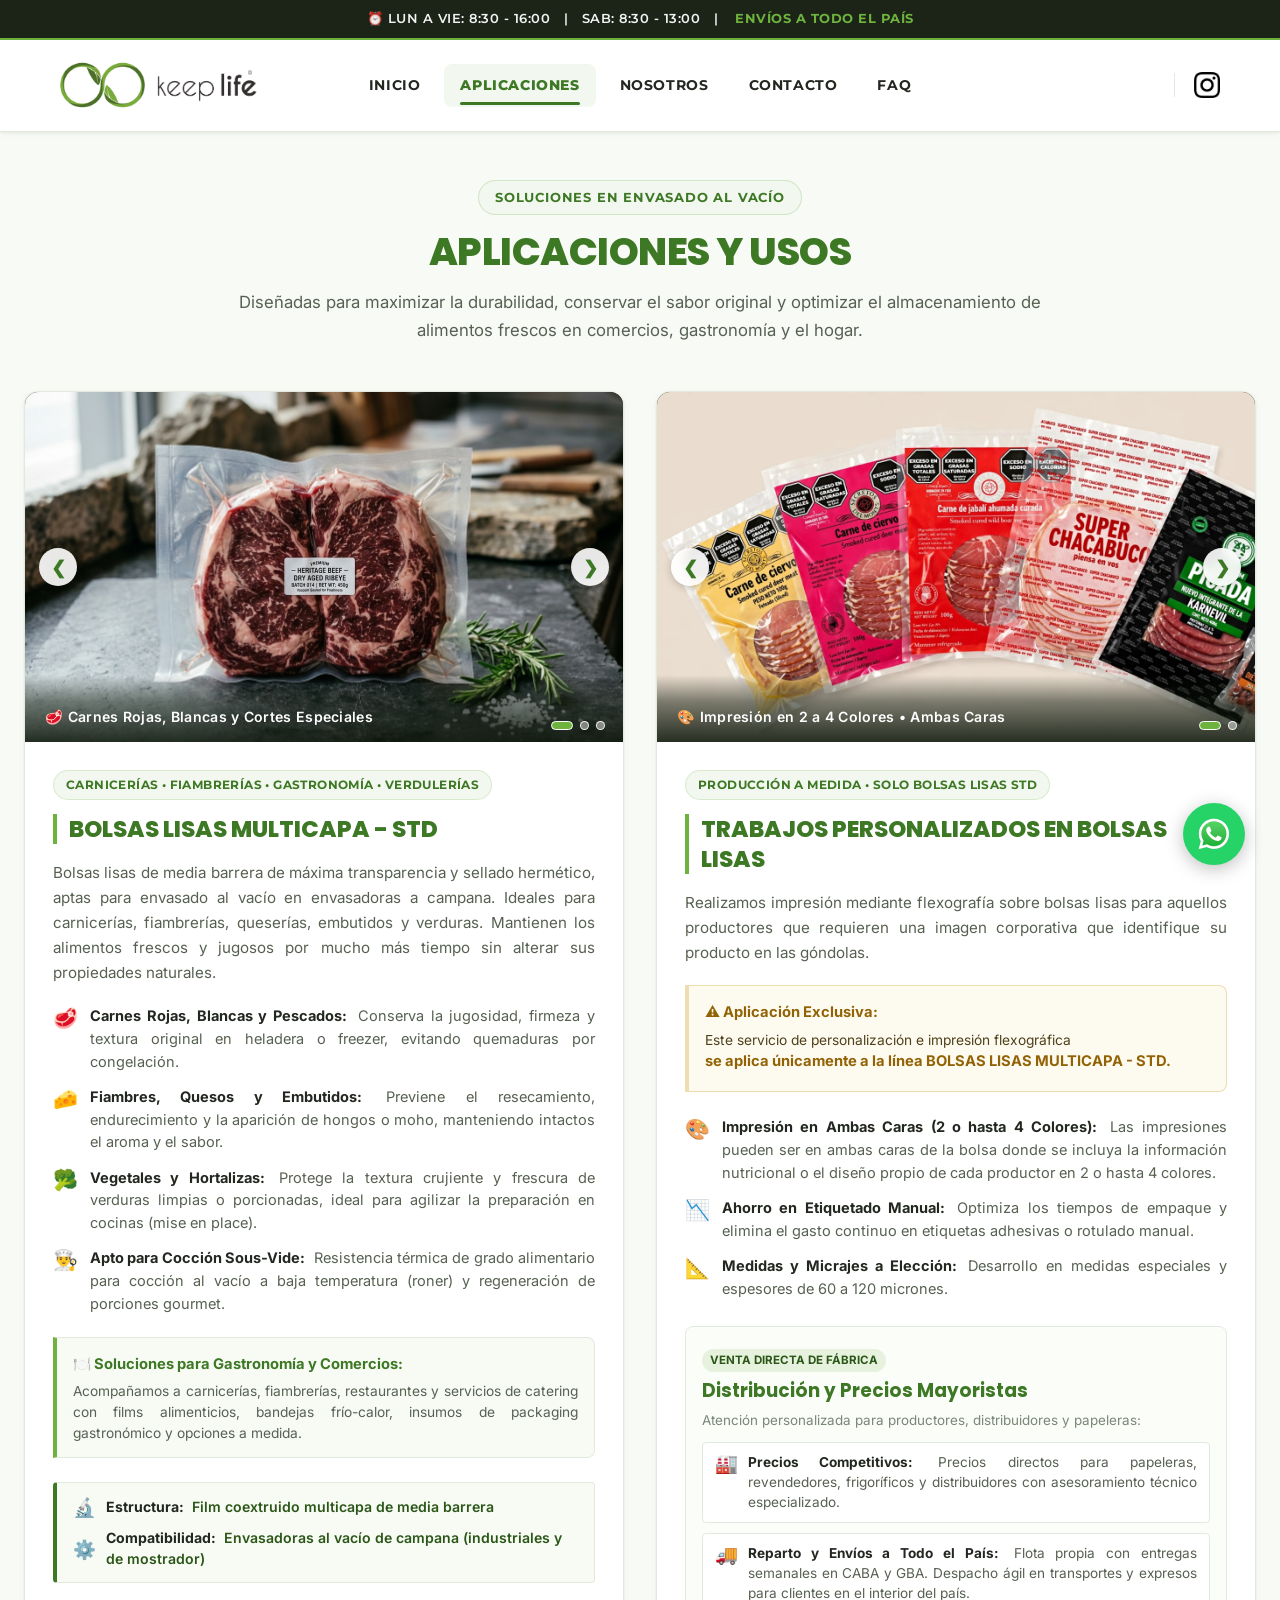
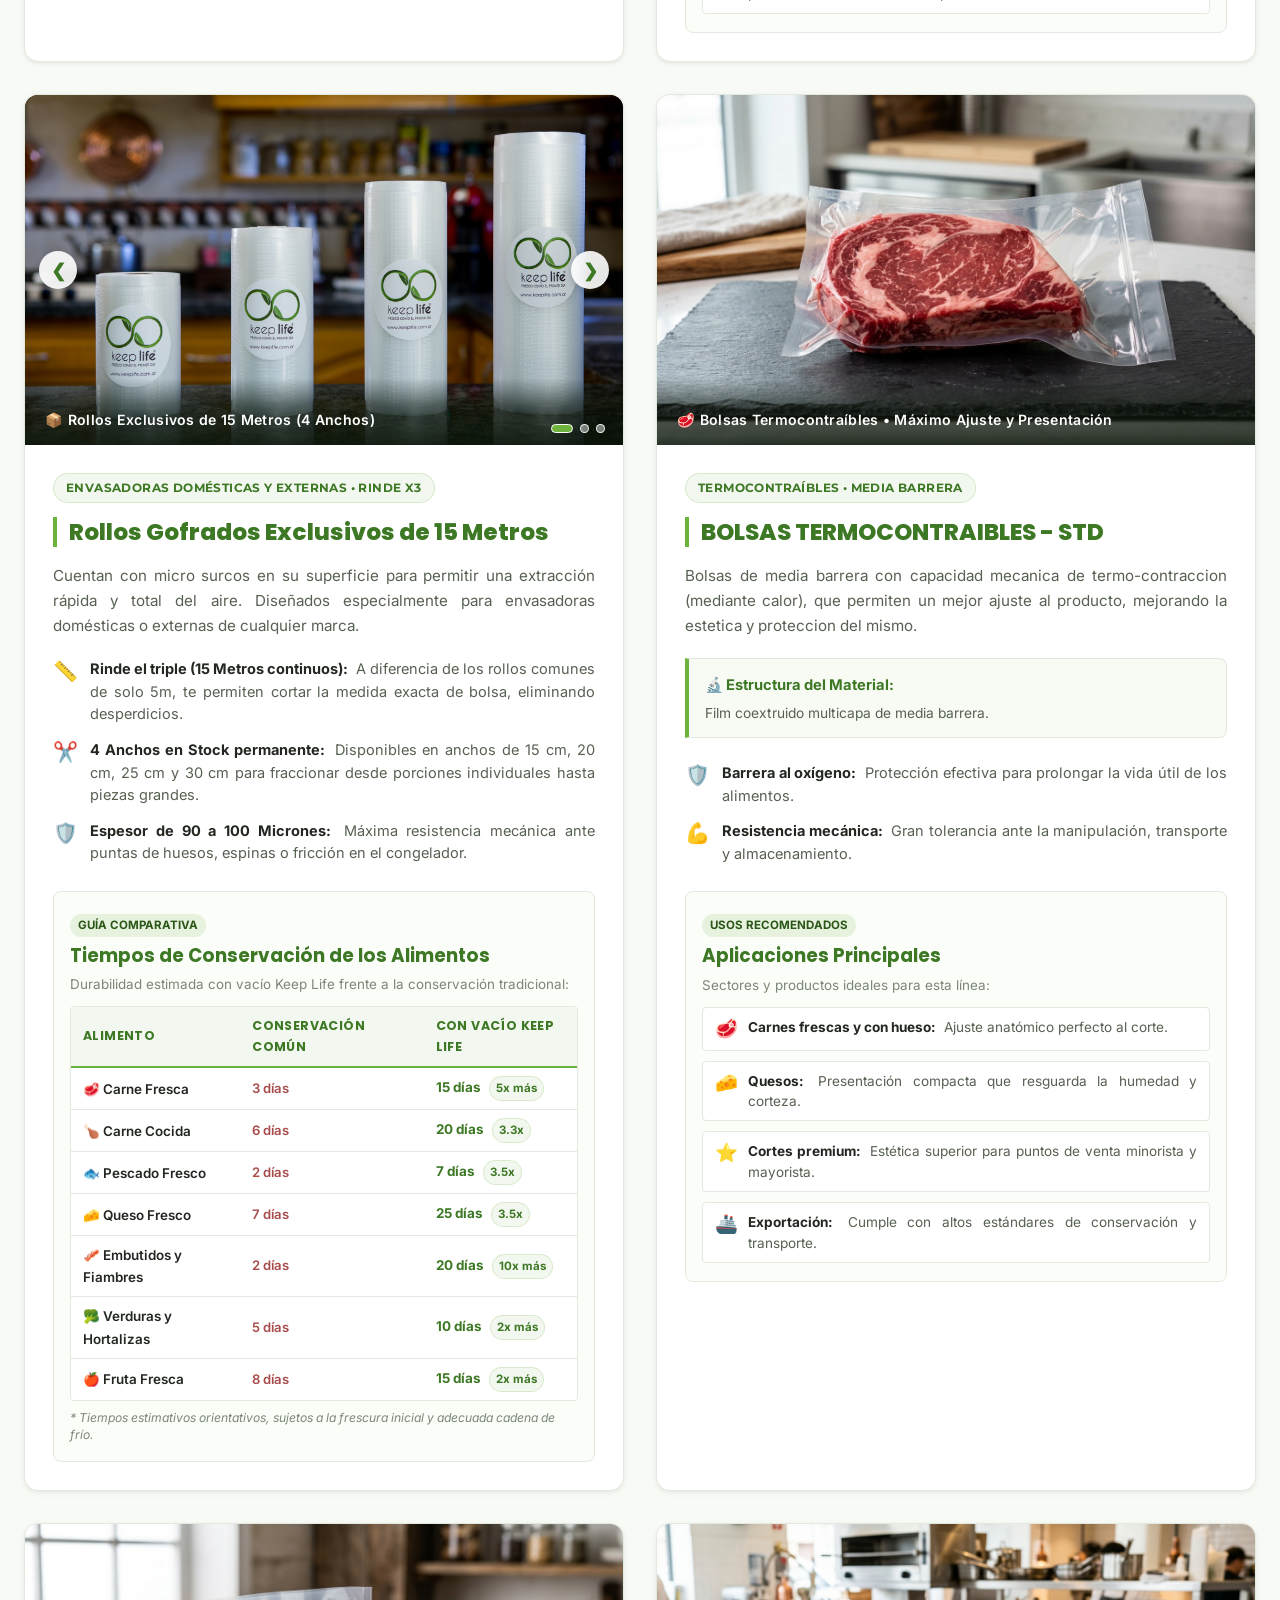
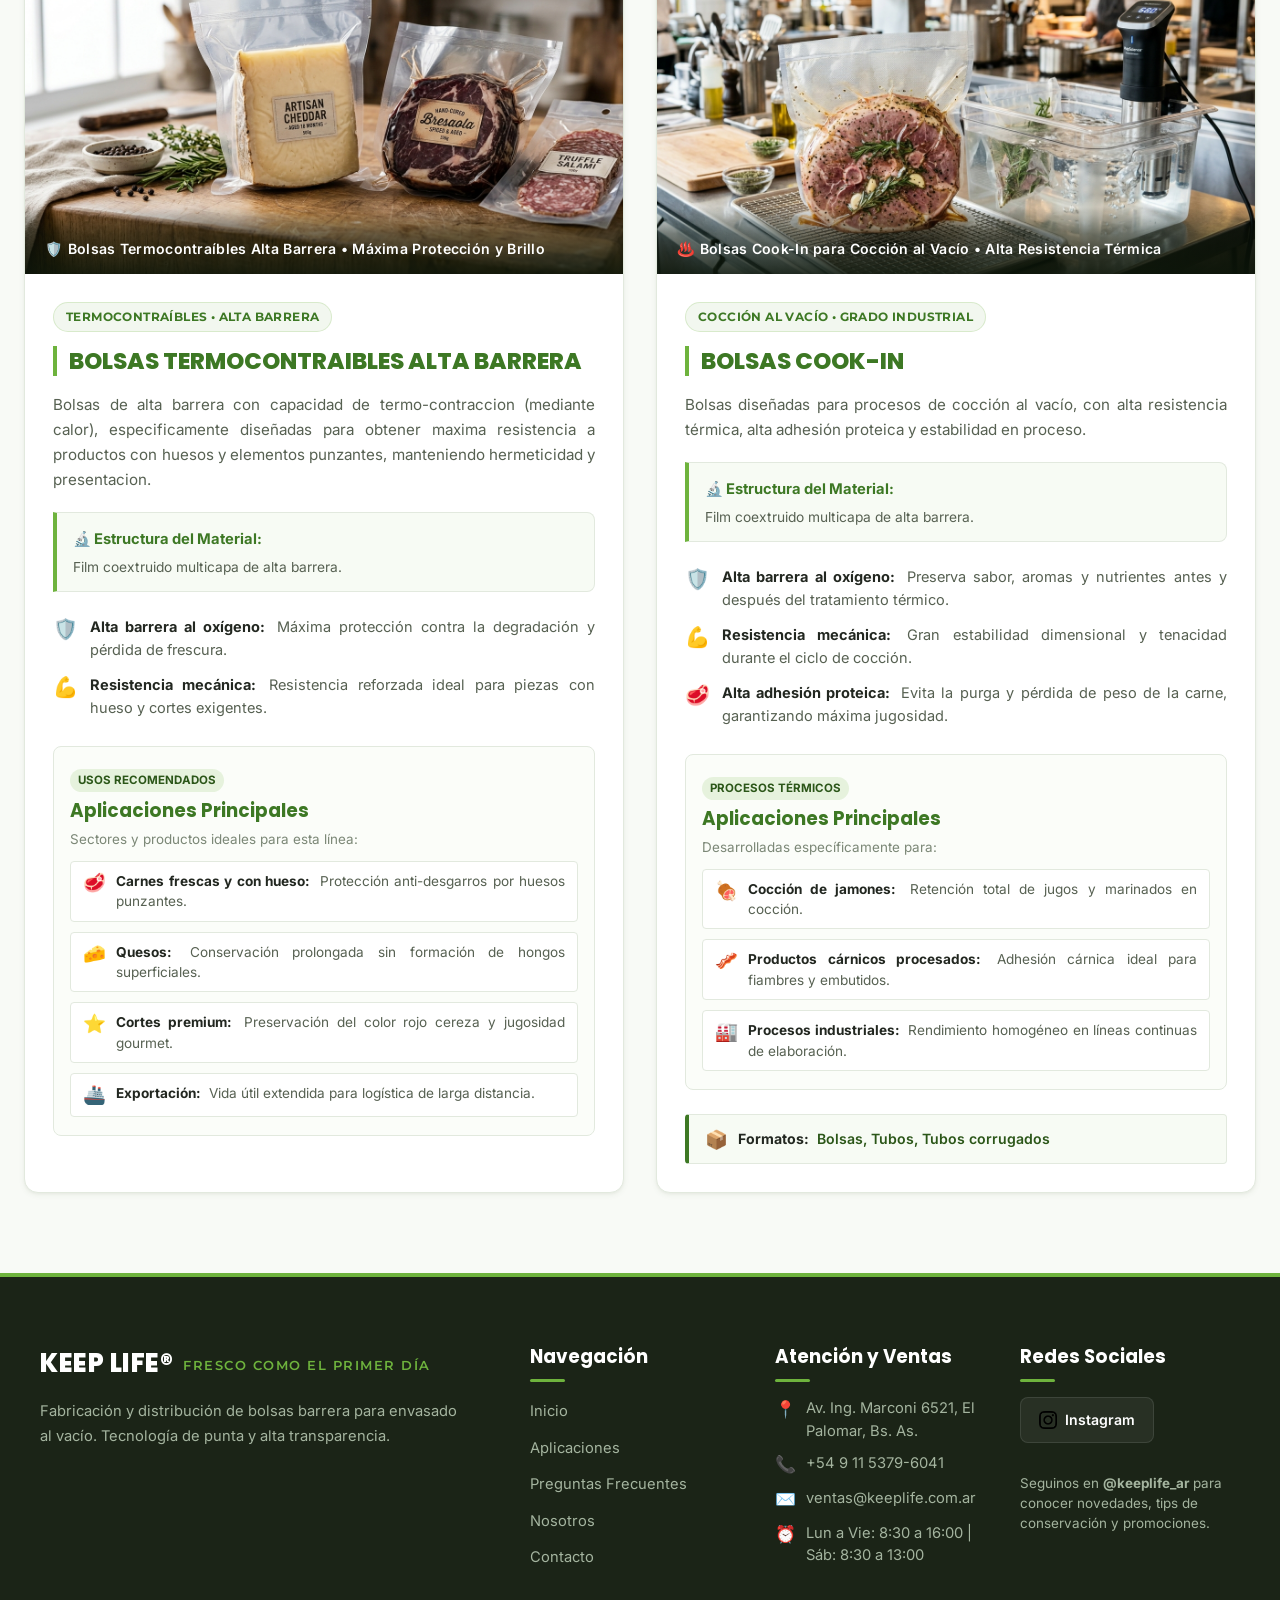
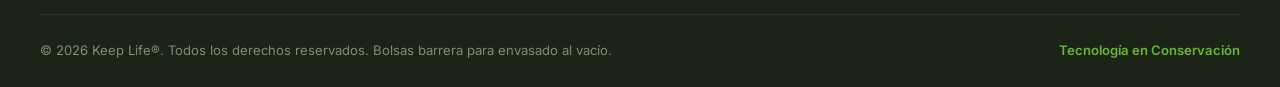
==== mySite/aplicaciones.html @ 30bbbcc5 "card personalizado y detalles" ====
<!DOCTYPE html>
<html lang="es">

<head>
    <meta charset="UTF-8">
    <meta name="viewport" content="width=device-width, initial-scale=1.0">

    <!-- SEO -->
    <title>Aplicaciones y Rubros - Keep Life® Bolsas Barrera y Rollos Gofrados</title>
    <meta name="description" content="Conocé las aplicaciones de Keep Life: envasado al vacío de carnes, fiambres, quesos, embutidos y vegetales. Rollos gofrados de 15 metros y tabla comparativa de durabilidad de alimentos.">
    <meta name="keywords" content="aplicaciones bolsas vacio, rollos gofrados 15 metros, envasado carnes, fiambres y quesos al vacio, envasado vegetales, sous-vide, durabilidad alimentos vacio, keep life">
    <meta name="author" content="Keep Life">

    <!-- Favicon -->
    <link rel="icon" type="image/png" href="assets/img/keepLife_icon_clean.png">

    <!-- Hojas de Estilo CSS Vanilla -->
    <link rel="stylesheet" href="styles/style.css">
    <link rel="stylesheet" href="styles/header.css">
    <link rel="stylesheet" href="styles/footer.css">
    <link rel="stylesheet" href="styles/aplicaciones.css">

    <!-- Google Fonts -->
    <link rel="preconnect" href="https://fonts.googleapis.com">
    <link rel="preconnect" href="https://fonts.gstatic.com" crossorigin>
    <link href="https://fonts.googleapis.com/css2?family=Inter:wght@300;400;500;600;700&family=Montserrat:wght@400;600;700;800&family=Poppins:wght@500;600;700;800&display=swap" rel="stylesheet">
</head>

<body>

    <!-- HEADER DINÁMICO -->
    <div id="header"></div>

    <!-- CONTENIDO PRINCIPAL: APLICACIONES -->
    <main id="content" class="applications-page">

        <div class="applications-container">

            <!-- ENCABEZADO DE SECCIÓN -->
            <header class="applications-header">
                <span class="applications-eyebrow">Soluciones en Envasado al Vacío</span>
                <h1 class="applications-main-title">Aplicaciones y Usos</h1>
                <p class="applications-lead">
                    Diseñadas para maximizar la durabilidad, conservar el sabor original y optimizar el almacenamiento de alimentos frescos en comercios, gastronomía y el hogar.
                </p>
            </header>

            <!-- CUADRÍCULA DE 2 SECCIONES POR COLUMNA -->
            <div class="applications-grid">

                <!-- COLUMNA 1: ALIMENTOS FRESCOS - BOLSAS LISAS MULTICAPA STD -->
                <article id="carnes-pescados" class="rubro-card">
                    <span id="alimentos-frescos" class="anchor-target"></span>

                    <!-- Carrusel de fotos -->
                    <div class="carousel-container" id="carousel-alimentos" data-carousel>
                        <div class="carousel-track">
                            <div class="carousel-slide active">
                                <img src="assets/img/carne-vacio.jpg" alt="Carnes rojas y blancas envasadas al vacío Keep Life">
                                <span class="carousel-caption">🥩 Carnes Rojas, Blancas y Cortes Especiales</span>
                            </div>
                            <div class="carousel-slide">
                                <img src="assets/img/queso-keep.jpg" alt="Quesos y fiambres seleccionados al vacío Keep Life">
                                <span class="carousel-caption">🧀 Fiambres Seleccionados, Quesos y Embutidos</span>
                            </div>
                            <div class="carousel-slide">
                                <img src="assets/img/vegetales-vacio.jpg" alt="Vegetales frescos y hortalizas al vacío Keep Life">
                                <span class="carousel-caption">🥦 Vegetales Frescos, Frutas y Hortalizas</span>
                            </div>
                        </div>

                        <button class="carousel-btn prev" aria-label="Foto anterior" type="button">&#10094;</button>
                        <button class="carousel-btn next" aria-label="Siguiente foto" type="button">&#10095;</button>

                        <div class="carousel-indicators">
                            <button class="carousel-dot active" aria-label="Ir a diapositiva 1" type="button"></button>
                            <button class="carousel-dot" aria-label="Ir a diapositiva 2" type="button"></button>
                            <button class="carousel-dot" aria-label="Ir a diapositiva 3" type="button"></button>
                        </div>
                    </div>

                    <!-- Contenido textual sintetizado -->
                    <div class="rubro-card-content">
                        <span class="rubro-badge-tag">Carnicerías • Fiambrerías • Gastronomía • Verdulerías</span>
                        <h2 class="rubro-card-title">BOLSAS LISAS MULTICAPA - STD</h2>

                        <p class="rubro-text-intro">
                            Bolsas lisas de media barrera de máxima transparencia y sellado hermético, aptas para envasado al vacío en envasadoras a campana. Ideales para carnicerías, fiambrerías, queserías, embutidos y verduras. Mantienen los alimentos frescos y jugosos por mucho más tiempo sin alterar sus propiedades naturales.
                        </p>

                        <ul class="rubro-features-list">
                            <li>
                                <span class="feature-icon">🥩</span>
                                <div>
                                    <strong>Carnes Rojas, Blancas y Pescados:</strong>
                                    <span>Conserva la jugosidad, firmeza y textura original en heladera o freezer, evitando quemaduras por congelación.</span>
                                </div>
                            </li>
                            <li>
                                <span class="feature-icon">🧀</span>
                                <div>
                                    <strong>Fiambres, Quesos y Embutidos:</strong>
                                    <span>Previene el resecamiento, endurecimiento y la aparición de hongos o moho, manteniendo intactos el aroma y el sabor.</span>
                                </div>
                            </li>
                            <li>
                                <span class="feature-icon">🥦</span>
                                <div>
                                    <strong>Vegetales y Hortalizas:</strong>
                                    <span>Protege la textura crujiente y frescura de verduras limpias o porcionadas, ideal para agilizar la preparación en cocinas (mise en place).</span>
                                </div>
                            </li>
                            <li>
                                <span class="feature-icon">👨‍🍳</span>
                                <div>
                                    <strong>Apto para Cocción Sous-Vide:</strong>
                                    <span>Resistencia térmica de grado alimentario para cocción al vacío a baja temperatura (roner) y regeneración de porciones gourmet.</span>
                                </div>
                            </li>
                        </ul>

                        <!-- Nota Gastronomía y Comercios -->
                        <div class="rubro-highlight-box">
                            <strong>🍽️ Soluciones para Gastronomía y Comercios:</strong>
                            <p>
                                Acompañamos a carnicerías, fiambrerías, restaurantes y servicios de catering con films alimenticios, bandejas frío-calor, insumos de packaging gastronómico y opciones a medida.
                            </p>
                        </div>

                        <!-- Estructura del Material y Compatibilidad -->
                        <div class="product-specs-box">
                            <div class="spec-row">
                                <span class="spec-icon">🔬</span>
                                <div class="spec-data">
                                    <strong>Estructura:</strong>
                                    <span>Film coextruido multicapa de media barrera</span>
                                </div>
                            </div>
                            <div class="spec-row">
                                <span class="spec-icon">⚙️</span>
                                <div class="spec-data">
                                    <strong>Compatibilidad:</strong>
                                    <span>Envasadoras al vacío de campana (industriales y de mostrador)</span>
                                </div>
                            </div>
                        </div>
                    </div>
                </article>

                <!-- COLUMNA 2: TRABAJOS PERSONALIZADOS (SOLO BOLSAS LISAS MULTICAPA - STD) -->
                <article id="bolsas-personalizadas" class="rubro-card">
                    <span id="trabajos-personalizados" class="anchor-target"></span>

                    <!-- Carrusel de fotos de bolsas personalizadas -->
                    <div class="carousel-container" id="carousel-personalizados" data-carousel>
                        <div class="carousel-track">
                            <div class="carousel-slide active">
                                <img src="assets/img/vacio-personalizado-2.jpg" alt="Bolsas al vacío con impresión flexográfica personalizada en 2 a 4 colores Keep Life">
                                <span class="carousel-caption">🎨 Impresión en 2 a 4 Colores • Ambas Caras</span>
                            </div>
                            <div class="carousel-slide">
                                <img src="assets/img/vacio-personalizado.jpg" alt="Bolsas lisas personalizadas para quesos, lácteos y fiambres Keep Life">
                                <span class="carousel-caption">🏷️ Imagen Corporativa en Góndola y Ahorro en Etiquetado</span>
                            </div>
                        </div>

                        <button class="carousel-btn prev" aria-label="Foto anterior" type="button">&#10094;</button>
                        <button class="carousel-btn next" aria-label="Siguiente foto" type="button">&#10095;</button>

                        <div class="carousel-indicators">
                            <button class="carousel-dot active" aria-label="Ir a diapositiva 1" type="button"></button>
                            <button class="carousel-dot" aria-label="Ir a diapositiva 2" type="button"></button>
                        </div>
                    </div>

                    <!-- Contenido textual sintetizado -->
                    <div class="rubro-card-content">
                        <span class="rubro-badge-tag">Producción a Medida • Solo Bolsas Lisas STD</span>
                        <h2 class="rubro-card-title">TRABAJOS PERSONALIZADOS EN BOLSAS LISAS</h2>

                        <p class="rubro-text-intro">
                           Realizamos impresión mediante flexografía sobre bolsas lisas para aquellos productores que requieren una imagen corporativa que identifique su producto en las góndolas.
                        </p>

                        <!-- AVISO DE APLICACIÓN EXCLUSIVA -->
                        <div class="rubro-highlight-box exclusive-notice">
                            <strong>⚠️ Aplicación Exclusiva:</strong>
                            <p>
                                Este servicio de personalización e impresión flexográfica <strong>se aplica únicamente a la línea BOLSAS LISAS MULTICAPA - STD.</strong>
                            </p>
                        </div>

                        <ul class="rubro-features-list">
                            <li>
                                <span class="feature-icon">🎨</span>
                                <div>
                                    <strong>Impresión en Ambas Caras (2 o hasta 4 Colores):</strong>
                                    <span>Las impresiones pueden ser en ambas caras de la bolsa donde se incluya la información nutricional o el diseño propio de cada productor en 2 o hasta 4 colores.</span>
                                </div>
                            </li>
                            <li>
                                <span class="feature-icon">📉</span>
                                <div>
                                    <strong>Ahorro en Etiquetado Manual:</strong>
                                    <span>Optimiza los tiempos de empaque y elimina el gasto continuo en etiquetas adhesivas o rotulado manual.</span>
                                </div>
                            </li>
                            <li>
                                <span class="feature-icon">📐</span>
                                <div>
                                    <strong>Medidas y Micrajes a Elección:</strong>
                                    <span>Desarrollo en medidas especiales y espesores de 60 a 120 micrones.</span>
                                </div>
                            </li>
                         
                        </ul>

                        <!-- Bloque de Distribución y Venta Directa -->
                        <div class="custom-bags-section">
                            <div class="custom-bags-header">
                                <span class="custom-bags-badge">Venta Directa de Fábrica</span>
                                <h3 class="custom-bags-title">Distribución y Precios Mayoristas</h3>
                                <p class="custom-bags-subtitle">
                                    Atención personalizada para productores, distribuidores y papeleras:
                                </p>
                            </div>

                            <div class="custom-bags-grid">
                                <div class="custom-bag-feature">
                                    <span class="custom-feature-icon">🏭</span>
                                    <div>
                                        <strong>Precios Competitivos:</strong>
                                        <span>Precios directos para papeleras, revendedores, frigoríficos y distribuidores con asesoramiento técnico especializado.</span>
                                    </div>
                                </div>
                                <div class="custom-bag-feature">
                                    <span class="custom-feature-icon">🚚</span>
                                    <div>
                                        <strong>Reparto y Envíos a Todo el País:</strong>
                                        <span>Flota propia con entregas semanales en CABA y GBA. Despacho ágil en transportes y expresos para clientes en el interior del país.</span>
                                    </div>
                                </div>
                            </div>
                        </div>


                    </div>
                </article>

                <!-- COLUMNA 3: ROLLOS GOFRADOS Y DURABILIDAD -->
                <article id="gofradas" class="rubro-card">
                    <span id="rollos-gofrados" class="anchor-target"></span>

                    <!-- Carrusel de 3 fotos -->
                    <div class="carousel-container" id="carousel-gofrados" data-carousel>
                        <div class="carousel-track">
                            <div class="carousel-slide active">
                                <img src="assets/img/gofrados-keep.jpg" alt="Gama completa de rollos gofrados de 15 metros Keep Life">
                                <span class="carousel-caption">📦 Rollos Exclusivos de 15 Metros (4 Anchos)</span>
                            </div>
                            <div class="carousel-slide">
                                <img src="assets/img/envasadora-accion.jpg" alt="Envasadora doméstica sellando rollo gofrado Keep Life">
                                <span class="carousel-caption">⚡ Compatibilidad Universal con Envasadoras Externas</span>
                            </div>
                            <div class="carousel-slide">
                                <img src="assets/img/gofrados-keep-3.jpg" alt="Textura estriada gofrada y espesor premium Keep Life">
                                <span class="carousel-caption">🛡️ Espesor de 90 a 100 Micrones Resistente a Perforaciones</span>
                            </div>
                        </div>

                        <button class="carousel-btn prev" aria-label="Foto anterior" type="button">&#10094;</button>
                        <button class="carousel-btn next" aria-label="Siguiente foto" type="button">&#10095;</button>

                        <div class="carousel-indicators">
                            <button class="carousel-dot active" aria-label="Ir a diapositiva 1" type="button"></button>
                            <button class="carousel-dot" aria-label="Ir a diapositiva 2" type="button"></button>
                            <button class="carousel-dot" aria-label="Ir a diapositiva 3" type="button"></button>
                        </div>
                    </div>

                    <!-- Contenido textual sintetizado -->
                    <div class="rubro-card-content">
                        <span class="rubro-badge-tag">Envasadoras Domésticas y Externas • Rinde x3</span>
                        <h2 class="rubro-card-title">Rollos Gofrados Exclusivos de 15 Metros</h2>

                        <p class="rubro-text-intro">
                            Cuentan con micro surcos en su superficie para permitir una extracción rápida y total del aire. Diseñados especialmente para envasadoras domésticas o externas de cualquier marca.
                        </p>

                        <ul class="rubro-features-list">
                            <li>
                                <span class="feature-icon">📏</span>
                                <div>
                                    <strong>Rinde el triple (15 Metros continuos):</strong>
                                    <span>A diferencia de los rollos comunes de solo 5m, te permiten cortar la medida exacta de bolsa, eliminando desperdicios.</span>
                                </div>
                            </li>
                            <li>
                                <span class="feature-icon">✂️</span>
                                <div>
                                    <strong>4 Anchos en Stock permanente:</strong>
                                    <span>Disponibles en anchos de 15 cm, 20 cm, 25 cm y 30 cm para fraccionar desde porciones individuales hasta piezas grandes.</span>
                                </div>
                            </li>
                            <li>
                                <span class="feature-icon">🛡️</span>
                                <div>
                                    <strong>Espesor de 90 a 100 Micrones:</strong>
                                    <span>Máxima resistencia mecánica ante puntas de huesos, espinas o fricción en el congelador.</span>
                                </div>
                            </li>
                        </ul>

                        <!-- SUBSECCIÓN UNIDA: TIEMPOS DE CONSERVACIÓN -->
                        <div id="tabla-conservacion" class="durability-table-section">
                            <div class="durability-header">
                                <span class="durability-badge">Guía Comparativa</span>
                                <h3 class="durability-title">Tiempos de Conservación de los Alimentos</h3>
                                <p class="durability-subtitle">
                                    Durabilidad estimada con vacío Keep Life frente a la conservación tradicional:
                                </p>
                            </div>

                            <div class="table-scroll-wrapper">
                                <table class="conservation-table">
                                    <thead>
                                        <tr>
                                            <th>Alimento</th>
                                            <th>Conservación Común</th>
                                            <th>Con Vacío Keep Life</th>
                                        </tr>
                                    </thead>
                                    <tbody>
                                        <tr>
                                            <td class="col-food">🥩 Carne Fresca</td>
                                            <td class="col-natural">3 días</td>
                                            <td class="col-vacio">15 días <span class="mult-badge">5x más</span></td>
                                        </tr>
                                        <tr>
                                            <td class="col-food">🍗 Carne Cocida</td>
                                            <td class="col-natural">6 días</td>
                                            <td class="col-vacio">20 días <span class="mult-badge">3.3x</span></td>
                                        </tr>
                                        <tr>
                                            <td class="col-food">🐟 Pescado Fresco</td>
                                            <td class="col-natural">2 días</td>
                                            <td class="col-vacio">7 días <span class="mult-badge">3.5x</span></td>
                                        </tr>
                                        <tr>
                                            <td class="col-food">🧀 Queso Fresco</td>
                                            <td class="col-natural">7 días</td>
                                            <td class="col-vacio">25 días <span class="mult-badge">3.5x</span></td>
                                        </tr>
                                        <tr>
                                            <td class="col-food">🥓 Embutidos y Fiambres</td>
                                            <td class="col-natural">2 días</td>
                                            <td class="col-vacio">20 días <span class="mult-badge">10x más</span></td>
                                        </tr>
                                        <tr>
                                            <td class="col-food">🥦 Verduras y Hortalizas</td>
                                            <td class="col-natural">5 días</td>
                                            <td class="col-vacio">10 días <span class="mult-badge">2x más</span></td>
                                        </tr>
                                        <tr>
                                            <td class="col-food">🍎 Fruta Fresca</td>
                                            <td class="col-natural">8 días</td>
                                            <td class="col-vacio">15 días <span class="mult-badge">2x más</span></td>
                                        </tr>


                                    </tbody>
                                </table>
                            </div>
                            <small class="table-note">* Tiempos estimativos orientativos, sujetos a la frescura inicial y adecuada cadena de frío.</small>
                        </div>
                    </div>
                </article>

                <!-- COLUMNA 4: BOLSAS TERMOCONTRAIBLES (MEDIA BARRERA) -->
                <article id="bolsas-termocontraibles" class="rubro-card">
                    <span id="bolsas-termocontraibles-target" class="anchor-target"></span>

                    <!-- Imagen Individual sin carrusel -->
                    <div class="card-media-single">
                        <img src="assets/img/bolsas-termocontraibles.jpg" alt="Bolsas termocontraíbles de media barrera Keep Life">
                        <span class="carousel-caption">🥩 Bolsas Termocontraíbles • Máximo Ajuste y Presentación</span>
                    </div>

                    <!-- Contenido textual sintetizado -->
                    <div class="rubro-card-content">
                        <span class="rubro-badge-tag">Termocontraíbles • Media Barrera</span>
                        <h2 class="rubro-card-title">BOLSAS TERMOCONTRAIBLES - STD</h2>

                        <p class="rubro-text-intro">
                            Bolsas de media barrera con capacidad mecanica de termo-contraccion (mediante calor), que permiten un mejor ajuste al producto, mejorando la estetica y proteccion del mismo.
                        </p>

                        <!-- Estructura del Material -->
                        <div class="rubro-highlight-box">
                            <strong>🔬 Estructura del Material:</strong>
                            <p>Film coextruido multicapa de media barrera.</p>
                        </div>

                        <!-- Lista de Características -->
                        <ul class="rubro-features-list">
                            <li>
                                <span class="feature-icon">🛡️</span>
                                <div>
                                    <strong>Barrera al oxígeno:</strong>
                                    <span>Protección efectiva para prolongar la vida útil de los alimentos.</span>
                                </div>
                            </li>
                            <li>
                                <span class="feature-icon">💪</span>
                                <div>
                                    <strong>Resistencia mecánica:</strong>
                                    <span>Gran tolerancia ante la manipulación, transporte y almacenamiento.</span>
                                </div>
                            </li>
                    
                        
                        </ul>

                        <!-- Aplicaciones Principales -->
                        <div class="custom-bags-section">
                            <div class="custom-bags-header">
                                <span class="custom-bags-badge">Usos Recomendados</span>
                                <h3 class="custom-bags-title">Aplicaciones Principales</h3>
                                <p class="custom-bags-subtitle">Sectores y productos ideales para esta línea:</p>
                            </div>

                            <div class="custom-bags-grid">
                                <div class="custom-bag-feature">
                                    <span class="custom-feature-icon">🥩</span>
                                    <div><strong>Carnes frescas y con hueso:</strong> <span>Ajuste anatómico perfecto al corte.</span></div>
                                </div>
                                <div class="custom-bag-feature">
                                    <span class="custom-feature-icon">🧀</span>
                                    <div><strong>Quesos:</strong> <span>Presentación compacta que resguarda la humedad y corteza.</span></div>
                                </div>
                                <div class="custom-bag-feature">
                                    <span class="custom-feature-icon">⭐</span>
                                    <div><strong>Cortes premium:</strong> <span>Estética superior para puntos de venta minorista y mayorista.</span></div>
                                </div>
                                <div class="custom-bag-feature">
                                    <span class="custom-feature-icon">🚢</span>
                                    <div><strong>Exportación:</strong> <span>Cumple con altos estándares de conservación y transporte.</span></div>
                                </div>
                            </div>
                        </div>
                
                    </div>
                </article>

                <!-- COLUMNA 5: BOLSAS TERMOCONTRAIBLES ALTA BARRERA -->
                <article id="bolsas-termocontraibles-alta-barrera" class="rubro-card">
                    <span id="bolsas-termocontraibles-alta-barrera-target" class="anchor-target"></span>

                    <!-- Imagen Individual sin carrusel -->
                    <div class="card-media-single">
                        <img src="assets/img/bolsas-termocontraibles-alta-barrera.jpg" alt="Bolsas termocontraíbles de alta barrera Keep Life">
                        <span class="carousel-caption">🛡️ Bolsas Termocontraíbles Alta Barrera • Máxima Protección y Brillo</span>
                    </div>

                    <!-- Contenido textual sintetizado -->
                    <div class="rubro-card-content">
                        <span class="rubro-badge-tag">Termocontraíbles • Alta Barrera</span>
                        <h2 class="rubro-card-title">BOLSAS TERMOCONTRAIBLES ALTA BARRERA</h2>

                        <p class="rubro-text-intro">
                            Bolsas de alta barrera con capacidad de termo-contraccion (mediante calor), especificamente diseñadas para obtener maxima resistencia a productos con huesos y elementos punzantes, manteniendo hermeticidad y presentacion.
                        </p>

                        <!-- Estructura del Material -->
                        <div class="rubro-highlight-box">
                            <strong>🔬 Estructura del Material:</strong>
                            <p>Film coextruido multicapa de alta barrera.</p>
                        </div>

                        <!-- Lista de Características -->
                        <ul class="rubro-features-list">
                            <li>
                                <span class="feature-icon">🛡️</span>
                                <div>
                                    <strong>Alta barrera al oxígeno:</strong>
                                    <span>Máxima protección contra la degradación y pérdida de frescura.</span>
                                </div>
                            </li>
                            <li>
                                <span class="feature-icon">💪</span>
                                <div>
                                    <strong>Resistencia mecánica:</strong>
                                    <span>Resistencia reforzada ideal para piezas con hueso y cortes exigentes.</span>
                                </div>
                            </li>
                        
                        </ul>

                        <!-- Aplicaciones Principales -->
                        <div class="custom-bags-section">
                            <div class="custom-bags-header">
                                <span class="custom-bags-badge">Usos Recomendados</span>
                                <h3 class="custom-bags-title">Aplicaciones Principales</h3>
                                <p class="custom-bags-subtitle">Sectores y productos ideales para esta línea:</p>
                            </div>

                            <div class="custom-bags-grid">
                                <div class="custom-bag-feature">
                                    <span class="custom-feature-icon">🥩</span>
                                    <div><strong>Carnes frescas y con hueso:</strong> <span>Protección anti-desgarros por huesos punzantes.</span></div>
                                </div>
                                <div class="custom-bag-feature">
                                    <span class="custom-feature-icon">🧀</span>
                                    <div><strong>Quesos:</strong> <span>Conservación prolongada sin formación de hongos superficiales.</span></div>
                                </div>
                                <div class="custom-bag-feature">
                                    <span class="custom-feature-icon">⭐</span>
                                    <div><strong>Cortes premium:</strong> <span>Preservación del color rojo cereza y jugosidad gourmet.</span></div>
                                </div>
                                <div class="custom-bag-feature">
                                    <span class="custom-feature-icon">🚢</span>
                                    <div><strong>Exportación:</strong> <span>Vida útil extendida para logística de larga distancia.</span></div>
                                </div>
                            </div>
                        </div>

                    </div>
                </article>

                <!-- COLUMNA 6: BOLSAS COOK-IN (COCCIÓN AL VACÍO Y PROCESOS INDUSTRIALES) -->
                <article id="bolsas-cook-in" class="rubro-card">
                    <span id="bolsas-cook-in-target" class="anchor-target"></span>

                    <!-- Imagen Individual sin carrusel -->
                    <div class="card-media-single">
                        <img src="assets/img/bolsas-cook-in.jpg" alt="Bolsas para cocción al vacío COOK-IN Keep Life">
                        <span class="carousel-caption">♨️ Bolsas Cook-In para Cocción al Vacío • Alta Resistencia Térmica</span>
                    </div>

                    <!-- Contenido textual sintetizado -->
                    <div class="rubro-card-content">
                        <span class="rubro-badge-tag">Cocción al Vacío • Grado Industrial</span>
                        <h2 class="rubro-card-title">BOLSAS COOK-IN</h2>

                        <p class="rubro-text-intro">
                            Bolsas diseñadas para procesos de cocción al vacío, con alta resistencia térmica, alta adhesión proteica y estabilidad en proceso.
                        </p>

                        <!-- Estructura del Material -->
                        <div class="rubro-highlight-box">
                            <strong>🔬 Estructura del Material:</strong>
                            <p>Film coextruido multicapa de alta barrera.</p>
                        </div>

                        <!-- Lista de Características -->
                        <ul class="rubro-features-list">
                            <li>
                                <span class="feature-icon">🛡️</span>
                                <div>
                                    <strong>Alta barrera al oxígeno:</strong>
                                    <span>Preserva sabor, aromas y nutrientes antes y después del tratamiento térmico.</span>
                                </div>
                            </li>
                            <li>
                                <span class="feature-icon">💪</span>
                                <div>
                                    <strong>Resistencia mecánica:</strong>
                                    <span>Gran estabilidad dimensional y tenacidad durante el ciclo de cocción.</span>
                                </div>
                            </li>
                            <li>
                                <span class="feature-icon">🥩</span>
                                <div>
                                    <strong>Alta adhesión proteica:</strong>
                                    <span>Evita la purga y pérdida de peso de la carne, garantizando máxima jugosidad.</span>
                                </div>
                            </li>
                        
                        </ul>

                        <!-- Aplicaciones Principales -->
                        <div class="custom-bags-section">
                            <div class="custom-bags-header">
                                <span class="custom-bags-badge">Procesos Térmicos</span>
                                <h3 class="custom-bags-title">Aplicaciones Principales</h3>
                                <p class="custom-bags-subtitle">Desarrolladas específicamente para:</p>
                            </div>

                            <div class="custom-bags-grid">
                                <div class="custom-bag-feature">
                                    <span class="custom-feature-icon">🍖</span>
                                    <div><strong>Cocción de jamones:</strong> <span>Retención total de jugos y marinados en cocción.</span></div>
                                </div>
                                <div class="custom-bag-feature">
                                    <span class="custom-feature-icon">🥓</span>
                                    <div><strong>Productos cárnicos procesados:</strong> <span>Adhesión cárnica ideal para fiambres y embutidos.</span></div>
                                </div>
                                <div class="custom-bag-feature">
                                    <span class="custom-feature-icon">🏭</span>
                                    <div><strong>Procesos industriales:</strong> <span>Rendimiento homogéneo en líneas continuas de elaboración.</span></div>
                                </div>
                            </div>
                        </div>

                        <!-- Medidas y Formatos -->
                        <div class="product-specs-box">
                         
                            <div class="spec-row">
                                <span class="spec-icon">📦</span>
                                <div class="spec-data">
                                    <strong>Formatos:</strong>
                                    <span>Bolsas, Tubos, Tubos corrugados</span>
                                </div>
                            </div>
                        </div>
                    </div>
                </article>

            </div>

        </div>

    </main>

    <!-- FOOTER COMPARTIDO -->
    <div id="footer"></div>

    <!-- SCRIPTS -->
    <script src="scripts/main.js"></script>
    <script src="scripts/aplicaciones.js"></script>

</body>

</html>
---- mySite/styles/style.css ----
/* ==========================================================================
   KEEP LIFE® - SITIO WEB OFICIAL
   Variables Globales, Reset y Sistema de Diseño
   ========================================================================== */

/* VARIABLES GLOBALES (THEME) */
:root {
    /* Paleta de Colores Keep Life */
    --color-primario: #3d7824;          /* Verde principal Keep Life */
    --color-primario-oscuro: #2b5618;   /* Verde profundo para hovers y contraste */
    --color-primario-suave: #f2f7ef;    /* Fondo suave con matiz fresco */
    --color-secundario: #6eb33d;        /* Verde claro vibrante / lima */
    --color-secundario-oscuro: #59962e; /* Acento para hovers */
    --color-acento-dorado: #e2b43b;     /* Toque sutil de calidad */
    
    --color-fondo: #ffffff;
    --color-fondo-suave: #f8faf6;       /* Fondo alternativo moderno */
    --color-fondo-oscuro: #1b2417;      /* Fondo footer y elementos oscuros */
    
    --color-texto: #222720;             /* Texto carbón de alta legibilidad */
    --color-texto-suave: #576152;       /* Texto secundario */
    --color-texto-muted: #7b8776;       /* Texto atenuado */
    --color-blanco: #ffffff;
    --color-borde: #e2e9de;             /* Borde sutil orgánico */
    --color-borde-hover: #c4d7bd;

    /* Tipografías */
    --font-principal: "Inter", -apple-system, BlinkMacSystemFont, "Segoe UI", Roboto, sans-serif;
    --font-titulos: "Poppins", sans-serif;
    --font-header-menu: "Montserrat", sans-serif;

    /* Bordes redondeados */
    --radius-xs: 4px;
    --radius-sm: 8px;
    --radius-md: 14px;
    --radius-lg: 22px;
    --radius-full: 9999px;

    /* Sombras refinadas */
    --shadow-sm: 0 2px 6px rgba(43, 86, 24, 0.06), 0 1px 3px rgba(0, 0, 0, 0.04);
    --shadow-md: 0 6px 16px rgba(43, 86, 24, 0.08), 0 2px 6px rgba(0, 0, 0, 0.04);
    --shadow-lg: 0 14px 32px rgba(43, 86, 24, 0.12), 0 4px 10px rgba(0, 0, 0, 0.05);
    --shadow-glow: 0 0 20px rgba(110, 179, 61, 0.25);
    --shadow-inset: inset 0 2px 4px rgba(0, 0, 0, 0.04);

    /* Transiciones fluidas */
    --transition-fast: 0.15s cubic-bezier(0.4, 0, 0.2, 1);
    --transition-normal: 0.25s cubic-bezier(0.4, 0, 0.2, 1);
    --transition-slow: 0.4s cubic-bezier(0.4, 0, 0.2, 1);
}

/* RESET GENERAL */
*, *::before, *::after {
    box-sizing: border-box;
    margin: 0;
    padding: 0;
}

html {
    scroll-behavior: smooth;
    font-size: 16px;
}

body {
    background-color: var(--color-fondo);
    color: var(--color-texto);
    font-family: var(--font-principal);
    line-height: 1.65;
    -webkit-font-smoothing: antialiased;
    -moz-osx-font-smoothing: grayscale;
    overflow-x: hidden;
    display: flex;
    flex-direction: column;
    min-height: 100vh;
}

img {
    max-width: 100%;
    height: auto;
    display: block;
}

a {
    color: inherit;
    text-decoration: none;
}

button, input, textarea, select {
    font-family: inherit;
}

/* CONTENEDOR PRINCIPAL */
#content {
    width: 100%;
    flex: 1 0 auto;
    background: var(--color-fondo);
    display: block;
}

/* UTILIDADES Y COMPONENTES GLOBALES */
.container {
    width: 100%;
    max-width: 1200px;
    margin: 0 auto;
    padding: 0 20px;
}

/* Títulos de sección globales */
.section-title-container {
    padding: 65px 20px 45px;
    text-align: center;
    background-color: var(--color-primario-suave);
    border-bottom: 1px solid var(--color-borde);
    position: relative;
    overflow: hidden;
}

.section-title-container::after {
    content: '';
    position: absolute;
    bottom: 0;
    left: 50%;
    transform: translateX(-50%);
    width: 80px;
    height: 3px;
    background: linear-gradient(90deg, var(--color-primario), var(--color-secundario));
    border-radius: var(--radius-full);
}

.section-title-container .section-title {
    font-size: 2.5rem;
    font-weight: 800;
    color: var(--color-primario);
    margin-bottom: 12px;
    letter-spacing: 0.5px;
    font-family: var(--font-titulos);
    line-height: 1.2;
}

.section-title-container .section-subtitle {
    font-size: 1.1rem;
    color: var(--color-texto-suave);
    max-width: 650px;
    margin: 0 auto;
    line-height: 1.6;
}

/* Badges informativos */
.badge {
    display: inline-flex;
    align-items: center;
    gap: 6px;
    background-color: var(--color-primario-suave);
    color: var(--color-primario);
    padding: 6px 16px;
    border-radius: var(--radius-full);
    font-size: 0.8rem;
    font-weight: 700;
    text-transform: uppercase;
    letter-spacing: 1px;
    font-family: var(--font-header-menu);
    border: 1px solid var(--color-borde);
    margin-bottom: 16px;
}

.badge-center {
    margin-left: auto;
    margin-right: auto;
}

/* Botones principales y secundarios */
.btn {
    display: inline-flex;
    align-items: center;
    justify-content: center;
    gap: 8px;
    padding: 13px 28px;
    border-radius: var(--radius-full);
    font-family: var(--font-header-menu);
    font-size: 0.92rem;
    font-weight: 700;
    letter-spacing: 0.3px;
    transition: var(--transition-normal);
    cursor: pointer;
    border: none;
    text-decoration: none;
}

.btn-primary {
    background-color: var(--color-primario);
    color: var(--color-blanco);
    box-shadow: var(--shadow-md);
}

.btn-primary:hover {
    background-color: var(--color-primario-oscuro);
    transform: translateY(-2px);
    box-shadow: var(--shadow-lg);
}

.btn-secondary {
    background-color: transparent;
    color: var(--color-primario);
    border: 2px solid var(--color-primario);
}

.btn-secondary:hover {
    background-color: var(--color-primario);
    color: var(--color-blanco);
    transform: translateY(-2px);
}

.btn-whatsapp {
    background-color: #25d366;
    color: var(--color-blanco);
    box-shadow: 0 4px 12px rgba(37, 211, 102, 0.3);
}

.btn-whatsapp:hover {
    background-color: #20ba59;
    transform: translateY(-2px);
    box-shadow: 0 6px 18px rgba(37, 211, 102, 0.45);
}

/* Responsividad global */
@media (max-width: 768px) {
    .section-title-container {
        padding: 45px 15px 35px;
    }
    
    .section-title-container .section-title {
        font-size: 2rem;
    }
    
    .section-title-container .section-subtitle {
        font-size: 1rem;
    }
}
---- mySite/styles/header.css ----
/* ==========================================================================
   KEEP LIFE® - HEADER & NAVEGACIÓN
   Cabecera fija, barra de horarios y menú móvil táctil (Checkbox Hack)
   ========================================================================== */

#header {
    display: contents;
}

/* Header de Navegación Sticky (sigue al usuario al hacer scroll) */
.header-nav {
    background: var(--color-blanco);
    position: sticky;
    top: 0;
    z-index: 1000;
    box-shadow: var(--shadow-sm);
    width: 100%;
    border-bottom: 1px solid var(--color-borde);
    transition: box-shadow var(--transition-normal);
}

.header-nav.scrolled {
    box-shadow: var(--shadow-md);
}

.header-content {
    display: grid;
    grid-template-columns: 1fr auto 1fr;
    align-items: center;
    padding: 18px 20px; /* Aumentado 5px de alto cuando está arriba de todo */
    width: 100%;
    max-width: 1200px;
    margin: 0 auto;
    box-sizing: border-box;
    transition: padding var(--transition-normal);
}

/* Reducción de los 5px aumentados al bajar la barra / scrollear */
.header-nav.scrolled .header-content {
    padding: 10px 20px;
}

/* Logotipo */
.header-left {
    justify-self: start;
    display: flex;
    align-items: center;
}

.logo-link {
    display: inline-flex;
    align-items: center;
    gap: 12px;
    text-decoration: none;
    transition: opacity var(--transition-normal);
}

.logo-link:hover {
    opacity: 0.92;
}

.logo-header-icon {
    height: 55px;
    width: auto;
    object-fit: contain;
    display: block;
    transition: transform var(--transition-normal);
    image-rendering: -webkit-optimize-contrast;
}

.logo-header-name {
    height: 35px;
    width: auto;
    object-fit: contain;
    display: block;
    transition: transform var(--transition-normal);
    image-rendering: -webkit-optimize-contrast;
}

.logo-link:hover .logo-header-icon  {
    transform: scale(1.1);
}

/* Menú de Navegación */
.nav-menu {
    justify-self: center;
    display: flex;
    align-items: center;
}

.menu-list {
    list-style: none;
    padding: 0;
    margin: 0;
    display: flex;
    align-items: center;
    gap: 8px;
}

.menu-list li {
    position: relative;
}

.menu-list li a {
    text-decoration: none;
    color: var(--color-texto);
    font-size: 0.88rem;
    font-weight: 700;
    padding: 10px 16px;
    display: inline-flex;
    align-items: center;
    letter-spacing: 0.6px;
    font-family: var(--font-header-menu);
    border-radius: var(--radius-sm);
    transition: var(--transition-normal);
    position: relative;
}

/* Hover e item activo */
.menu-list li a:hover {
    color: var(--color-blanco);
    background-color: var(--color-primario);
}

.menu-list li a.active {
    color: var(--color-primario);
    background-color: var(--color-primario-suave);
    font-weight: 800;
}

.menu-list li a.active::after {
    content: '';
    position: absolute;
    bottom: 2px;
    left: 16px;
    right: 16px;
    height: 3px;
    background-color: var(--color-primario);
    border-radius: var(--radius-full);
}

/* Redes Sociales en Header */
.header-right {
    justify-self: end;
    display: flex;
    align-items: center;
    gap: 15px;
}

.header-instagram-link {
    display: flex;
    align-items: center;
    justify-content: center;
    position: relative;
    padding-left: 20px;
    transition: transform var(--transition-fast);
}

.header-instagram-link::before {
    content: "";
    position: absolute;
    left: 0;
    top: 50%;
    transform: translateY(-50%);
    width: 1px;
    height: 24px;
    background-color: var(--color-borde);
}

.header-instagram-icon {
    width: 26px;
    height: 26px;
    object-fit: contain;
    display: block;
    transition: transform var(--transition-normal);
}

.header-instagram-link:hover .header-instagram-icon {
    transform: scale(1.12);
}

/* --- BARRA DE HORARIOS (ESTÁTICA, EN LA PARTE SUPERIOR DEL SITIO) --- */
.header-horarios-bar {
    background-color: var(--color-fondo-oscuro);
    width: 100%;
    display: flex;
    justify-content: center;
    align-items: center;
    padding: 8px 20px;
    border-bottom: 2px solid var(--color-secundario);
    font-family: var(--font-header-menu);
    font-size: 0.82rem;
    color: rgba(255, 255, 255, 0.95);
    letter-spacing: 0.5px;
    position: static; /* Barra completamente estática: no sigue al usuario ni tiene transiciones */
    box-sizing: border-box;
}

.horarios-text {
    font-weight: 600;
    display: flex;
    align-items: center;
    gap: 8px;
    text-align: center;
}

.horarios-text .highlight {
    color: var(--color-secundario);
    font-weight: 700;
}

/* --- MENÚ MÓVIL TÁCTIL (CHECKBOX HACK) --- */
.menu-toggle-checkbox {
    display: none !important;
}

.menu-overlay {
    display: none;
    position: fixed;
    top: 0;
    left: 0;
    width: 100vw;
    height: 100vh;
    background-color: rgba(27, 36, 23, 0.45);
    backdrop-filter: blur(3px);
    -webkit-backdrop-filter: blur(3px);
    z-index: 998;
    opacity: 0;
    visibility: hidden;
    transition: opacity 0.3s ease, visibility 0.3s ease;
}

.hamburger-btn {
    display: none;
    flex-direction: column;
    justify-content: space-between;
    width: 28px;
    height: 20px;
    cursor: pointer;
    z-index: 1001;
    transition: var(--transition-normal);
}

.hamburger-btn span {
    display: block;
    width: 100%;
    height: 2.5px;
    background-color: var(--color-texto);
    border-radius: var(--radius-full);
    transition: var(--transition-normal);
}

/* --- RESPONSIVIDAD DEL HEADER --- */
@media (max-width: 992px) {
    .header-nav {
        position: sticky;
        top: 0;
    }

    .header-content {
        flex-direction: row;
        justify-content: space-between;
        align-items: center;
        padding: 14.5px 20px; /* Aumentado ~5px inicial en móviles */
    }

    .header-nav.scrolled .header-content {
        padding: 12px 20px; /* Se achica 5px al scrollear en móviles */
    }

    .logo-header-icon {
        height: 38px;
    }

    .logo-header-name {
        height: 17px;
    }

    .header-right {
        display: none;
    }

    .hamburger-btn {
        display: flex;
    }

    /* Cajón lateral (Drawer Menu) */
    .nav-menu {
        position: fixed;
        top: 0;
        right: 0;
        width: 290px;
        height: 100vh;
        background-color: var(--color-blanco);
        z-index: 999;
        box-shadow: var(--shadow-lg);
        transform: translateX(100%);
        transition: transform 0.35s cubic-bezier(0.4, 0, 0.2, 1);
        display: flex;
        flex-direction: column;
        padding: 85px 24px 40px 24px;
        align-items: stretch;
    }

    .menu-list {
        flex-direction: column;
        gap: 12px;
        width: 100%;
        overflow-y: auto;
        align-items: stretch;
    }

    .menu-list li {
        width: 100%;
    }

    .menu-list li a {
        font-size: 1rem;
        padding: 14px 20px;
        width: 100%;
        background-color: var(--color-fondo-suave);
        color: var(--color-texto);
        font-weight: 700;
        display: flex;
        border-radius: var(--radius-sm);
        border-left: 4px solid transparent;
        transition: var(--transition-normal);
    }

    .menu-list li a:hover,
    .menu-list li a.active {
        background-color: var(--color-primario-suave);
        color: var(--color-primario);
        border-left-color: var(--color-primario);
    }

    .menu-list li a.active::after {
        display: none;
    }

    /* Redes sociales añadidas al drawer móvil */
    .drawer-social {
        margin-top: auto;
        padding-top: 25px;
        border-top: 1px solid var(--color-borde);
        display: flex;
        flex-direction: column;
        gap: 12px;
    }

    .drawer-social a {
        display: flex;
        align-items: center;
        gap: 10px;
        font-size: 0.9rem;
        font-weight: 600;
        color: var(--color-texto-suave);
    }

    /* Mostrar overlay y desplegar drawer */
    .menu-toggle-checkbox:checked~.menu-overlay {
        display: block;
        opacity: 1;
        visibility: visible;
    }

    .menu-toggle-checkbox:checked~.header-content .nav-menu {
        transform: translateX(0);
    }

    /* Animación de 3 líneas a X */
    .menu-toggle-checkbox:checked~.header-content .hamburger-btn span:nth-child(1) {
        transform: rotate(45deg) translate(6px, 6px);
        background-color: var(--color-primario);
    }

    .menu-toggle-checkbox:checked~.header-content .hamburger-btn span:nth-child(2) {
        opacity: 0;
    }

    .menu-toggle-checkbox:checked~.header-content .hamburger-btn span:nth-child(3) {
        transform: rotate(-45deg) translate(6px, -6px);
        background-color: var(--color-primario);
    }
}

@media (max-width: 576px) {
    .header-horarios-bar {
        font-size: 0.74rem;
        padding: 6px 12px;
    }

    .logo-header-icon {
        height: 32px;
    }

    .logo-header-name {
        height: 14px;
    }
}
---- mySite/styles/footer.css ----
/* ==========================================================================
   KEEP LIFE® - FOOTER & BOTÓN DE WHATSAPP
   Pie de página multi-columna y botón flotante de WhatsApp
   ========================================================================== */

.footer-container {
    background-color: var(--color-fondo-oscuro);
    color: #e5ede2;
    padding: 65px 20px 25px 20px;
    font-family: var(--font-principal);
    border-top: 4px solid var(--color-secundario);
    width: 100%;
    margin-top: auto;
    position: relative;
}

.footer-content {
    max-width: 1200px;
    margin: 0 auto;
    display: grid;
    grid-template-columns: repeat(auto-fit, minmax(220px, 1fr));
    gap: 25px;
    padding-bottom: 45px;
    border-bottom: 1px solid rgba(255, 255, 255, 0.08);
}

.footer-column {
    display: flex;
    flex-direction: column;
    gap: 15px;
}

.footer-brand {
    grid-column: span 1;
}

@media (min-width: 992px) {
    .footer-brand {
        grid-column: span 2;
        padding-right: 40px;
    }
}

.footer-title {
    color: var(--color-blanco);
    font-family: var(--font-titulos);
    font-size: 1.6rem;
    font-weight: 800;
    letter-spacing: 0.5px;
    display: flex;
    align-items: center;
    gap: 10px;
}

.footer-title .brand-slogan {
    font-size: 0.8rem;
    font-family: var(--font-header-menu);
    color: var(--color-secundario);
    font-weight: 600;
    text-transform: uppercase;
    letter-spacing: 1.5px;
    display: block;
    margin-top: 4px;
}

.footer-description {
    font-size: 0.92rem;
    line-height: 1.7;
    color: #a4b49f;
}

.footer-subtitle {
    color: var(--color-blanco);
    font-family: var(--font-titulos);
    font-size: 1.15rem;
    font-weight: 700;
    position: relative;
    padding-bottom: 10px;
}

.footer-subtitle::after {
    content: '';
    position: absolute;
    bottom: 0;
    left: 0;
    width: 35px;
    height: 3px;
    background-color: var(--color-secundario);
    border-radius: var(--radius-full);
}

.footer-links, .footer-contact-info {
    list-style: none;
    padding: 0;
    margin: 0;
    display: flex;
    flex-direction: column;
    gap: 10px;
}

.footer-links li a {
    color: #a4b49f;
    text-decoration: none;
    font-size: 0.92rem;
    transition: var(--transition-fast);
    display: inline-block;
}

.footer-links li a:hover {
    color: var(--color-secundario);
    transform: translateX(5px);
}

.footer-contact-info li {
    font-size: 0.92rem;
    color: #a4b49f;
    display: flex;
    align-items: flex-start;
    gap: 10px;
    line-height: 1.5;
}

.footer-contact-info li a.contact-link,
.footer-contact-info li a {
    color: #a4b49f;
    text-decoration: none;
    display: inline-flex;
    align-items: flex-start;
    gap: 10px;
    transition: var(--transition-fast);
}

.footer-contact-info li a.contact-link:hover,
.footer-contact-info li a:hover {
    color: var(--color-secundario);
    transform: translateX(4px);
}

.footer-contact-info .icon {
    flex-shrink: 0;
    font-size: 1.05rem;
}

.footer-social-links {
    display: flex;
    gap: 12px;
}

.social-icon {
    display: inline-flex;
    align-items: center;
    gap: 8px;
    background-color: rgba(255, 255, 255, 0.06);
    color: var(--color-blanco);
    padding: 10px 18px;
    border-radius: var(--radius-sm);
    text-decoration: none;
    font-size: 0.88rem;
    font-weight: 600;
    transition: var(--transition-normal);
    border: 1px solid rgba(255, 255, 255, 0.1);
}

.social-icon:hover {
    background-color: var(--color-primario);
    border-color: var(--color-primario);
    transform: translateY(-3px);
    box-shadow: var(--shadow-md);
}

.social-icon-img {
    width: 18px;
    height: 18px;
    object-fit: contain;
}

.footer-bottom {
    max-width: 1200px;
    margin: 0 auto;
    padding-top: 25px;
    display: flex;
    justify-content: space-between;
    align-items: center;
    flex-wrap: wrap;
    gap: 15px;
    font-size: 0.82rem;
    color: #7d8e78;
}

.footer-bottom p {
    margin: 0;
}

.footer-bottom-badge {
    color: var(--color-secundario);
    font-weight: 600;
}

@media (max-width: 768px) {
    .footer-content {
        grid-template-columns: 1fr;
        gap: 32px;
    }
    
    .footer-bottom {
        flex-direction: column;
        text-align: center;
    }
}

/* --- BOTÓN FLOTANTE DE WHATSAPP --- */
.whatsapp-float {
    position: fixed;
    bottom: 35px;
    right: 35px;
    width: 62px;
    height: 62px;
    z-index: 9999;
    border-radius: 50%;
    background-color: #25d366;
    box-shadow: 0 4px 18px rgba(0, 0, 0, 0.25), 0 0 0 0 rgba(37, 211, 102, 0.6);
    transition: transform var(--transition-normal), box-shadow var(--transition-normal);
    display: flex;
    align-items: center;
    justify-content: center;
    animation: pulse-whatsapp 2.5s infinite;
}

.whatsapp-float:hover {
    transform: scale(1.1);
    box-shadow: 0 8px 25px rgba(0, 0, 0, 0.35);
    animation: none;
}

.whatsapp-float img {
    width: 36px;
    height: 36px;
    display: block;
}

@keyframes pulse-whatsapp {
    0% {
        box-shadow: 0 4px 18px rgba(0, 0, 0, 0.25), 0 0 0 0 rgba(37, 211, 102, 0.6);
    }
    70% {
        box-shadow: 0 4px 18px rgba(0, 0, 0, 0.25), 0 0 0 16px rgba(37, 211, 102, 0);
    }
    100% {
        box-shadow: 0 4px 18px rgba(0, 0, 0, 0.25), 0 0 0 0 rgba(37, 211, 102, 0);
    }
}

@media (max-width: 768px) {
    .whatsapp-float {
        bottom: 22px;
        right: 22px;
        width: 54px;
        height: 54px;
    }
    
    .whatsapp-float img {
        width: 30px;
        height: 30px;
    }
}
---- mySite/styles/aplicaciones.css ----
/* ==========================================================================
   KEEP LIFE® - APLICACIONES Y CATÁLOGO TÉCNICO
   Diseño moderno en 2 columnas, sin sidebar lateral, con carruseles interactivos
   ========================================================================== */

/* --- LAYOUT GENERAL DE PÁGINA --- */
#content.applications-page {
    width: 100%;
    min-height: 100vh;
    background-color: var(--color-fondo-suave);
    position: relative;
    padding: 0;
    display: block !important;
}

.applications-container {
    width: 100%;
    max-width: 1360px;
    margin: 0 auto;
    padding: 48px 24px 80px 24px;
}

/* --- ENCABEZADO DE SECCIÓN --- */
.applications-header {
    text-align: center;
    max-width: 860px;
    margin: 0 auto 46px auto;
}

.applications-eyebrow {
    display: inline-block;
    background-color: var(--color-primario-suave);
    color: var(--color-primario);
    font-size: 0.82rem;
    font-weight: 700;
    padding: 6px 16px;
    border-radius: var(--radius-full);
    text-transform: uppercase;
    letter-spacing: 0.8px;
    margin-bottom: 14px;
    border: 1px solid rgba(110, 179, 61, 0.25);
    font-family: var(--font-header-menu);
}

.applications-main-title {
    font-family: var(--font-titulos);
    font-size: 2.4rem;
    font-weight: 800;
    color: var(--color-primario);
    text-transform: uppercase;
    letter-spacing: -0.5px;
    line-height: 1.2;
    margin-bottom: 14px;
}

.applications-lead {
    font-size: 1.05rem;
    line-height: 1.65;
    color: var(--color-texto-suave);
    margin: 0 auto;
}

/* --- CUADRÍCULA DE 2 SECCIONES POR COLUMNA --- */
.applications-grid {
    display: grid;
    grid-template-columns: repeat(2, 1fr);
    gap: 32px;
    align-items: stretch;
}

/* --- TARJETA DE RUBRO (SECCIÓN) --- */
.rubro-card {
    background-color: var(--color-blanco);
    border-radius: var(--radius-md);
    box-shadow: var(--shadow-sm);
    border: 1px solid var(--color-borde);
    overflow: hidden;
    display: flex;
    flex-direction: column;
    transition: var(--transition-normal);
    position: relative;
    scroll-margin-top: 130px;
}

.rubro-card:hover {
    box-shadow: var(--shadow-md);
    border-color: var(--color-borde-hover);
    transform: translateY(-3px);
}

.anchor-target {
    position: absolute;
    top: -120px;
    left: 0;
    visibility: hidden;
    pointer-events: none;
}

/* --- CARRUSEL INTERACTIVO DE FOTOS --- */
.carousel-container {
    position: relative;
    width: 100%;
    height: 350px;
    overflow: hidden;
    background-color: #172114;
    user-select: none;
}

.carousel-track {
    display: flex;
    width: 100%;
    height: 100%;
    transition: transform 0.45s cubic-bezier(0.25, 1, 0.5, 1);
}

.carousel-slide {
    min-width: 100%;
    height: 100%;
    position: relative;
    overflow: hidden;
    flex-shrink: 0;
}

.carousel-slide img {
    width: 100%;
    height: 100%;
    object-fit: cover;
    display: block;
    transition: transform 0.6s ease;
}

.rubro-card:hover .carousel-slide.active img {
    transform: scale(1.03);
}

/* --- IMAGEN INDIVIDUAL PARA TARJETAS SIN CARRUSEL --- */
.card-media-single {
    position: relative;
    width: 100%;
    height: 350px;
    overflow: hidden;
    background-color: #172114;
}

.card-media-single img {
    width: 100%;
    height: 100%;
    object-fit: cover;
    display: block;
    transition: transform 0.6s ease;
}

.rubro-card:hover .card-media-single img {
    transform: scale(1.03);
}

/* Caption sobreimpreso */
.carousel-caption {
    position: absolute;
    bottom: 0;
    left: 0;
    right: 0;
    padding: 30px 20px 14px 20px;
    background: linear-gradient(to top, rgba(12, 22, 10, 0.88) 0%, rgba(12, 22, 10, 0.5) 60%, transparent 100%);
    color: var(--color-blanco);
    font-size: 0.88rem;
    font-weight: 600;
    letter-spacing: 0.3px;
    font-family: var(--font-principal);
    display: flex;
    align-items: center;
    gap: 8px;
    z-index: 2;
}

/* Botones prev y next */
.carousel-btn {
    position: absolute;
    top: 50%;
    transform: translateY(-50%);
    width: 38px;
    height: 38px;
    border-radius: 50%;
    background-color: rgba(255, 255, 255, 0.9);
    backdrop-filter: blur(4px);
    -webkit-backdrop-filter: blur(4px);
    border: none;
    color: var(--color-primario);
    font-size: 1.15rem;
    font-weight: 700;
    display: flex;
    align-items: center;
    justify-content: center;
    cursor: pointer;
    transition: var(--transition-fast);
    z-index: 5;
    box-shadow: 0 2px 8px rgba(0, 0, 0, 0.2);
}

.carousel-btn:hover {
    background-color: var(--color-primario);
    color: var(--color-blanco);
    transform: translateY(-50%) scale(1.1);
}

.carousel-btn.prev {
    left: 14px;
}

.carousel-btn.next {
    right: 14px;
}

/* Indicadores tipo Dots */
.carousel-indicators {
    position: absolute;
    bottom: 12px;
    right: 18px;
    display: flex;
    gap: 7px;
    z-index: 6;
}

.carousel-dot {
    width: 9px;
    height: 9px;
    border-radius: 50%;
    border: 1.5px solid rgba(255, 255, 255, 0.9);
    background-color: rgba(255, 255, 255, 0.45);
    cursor: pointer;
    transition: var(--transition-normal);
    padding: 0;
}

.carousel-dot.active {
    background-color: var(--color-secundario);
    border-color: var(--color-blanco);
    width: 22px;
    border-radius: var(--radius-full);
}

/* --- CUERPO DE CONTENIDO DE LA TARJETA --- */
.rubro-card-content {
    padding: 28px;
    display: flex;
    flex-direction: column;
    flex: 1;
}

.rubro-card-content > :last-child {
    margin-bottom: 0;
}

.rubro-badge-tag {
    display: inline-block;
    align-self: flex-start;
    background-color: var(--color-primario-suave);
    color: var(--color-primario);
    font-size: 0.76rem;
    font-weight: 700;
    padding: 4px 12px;
    border-radius: var(--radius-full);
    margin-bottom: 10px;
    font-family: var(--font-header-menu);
    text-transform: uppercase;
    letter-spacing: 0.4px;
    border: 1px solid rgba(110, 179, 61, 0.2);
}

.rubro-card-title {
    font-family: var(--font-titulos);
    font-size: 1.45rem;
    font-weight: 800;
    color: var(--color-primario);
    margin: 4px 0 16px 0;
    line-height: 1.3;
    border-left: 4px solid var(--color-secundario);
    padding-left: 12px;
}

.rubro-text-intro {
    font-size: 0.95rem;
    line-height: 1.65;
    color: var(--color-texto-suave);
    margin-bottom: 20px;
    text-align: justify;
}

/* Lista de Beneficios */
.rubro-features-list {
    list-style: none;
    padding: 0;
    margin: 0 0 22px 0;
    display: flex;
    flex-direction: column;
    gap: 13px;
}

.rubro-features-list li {
    display: flex;
    gap: 12px;
    align-items: flex-start;
    font-size: 0.91rem;
    line-height: 1.55;
    color: var(--color-texto-suave);
    text-align: justify;
}

.rubro-features-list .feature-icon {
    font-size: 1.25rem;
    line-height: 1.3;
    flex-shrink: 0;
}

.rubro-features-list strong {
    color: var(--color-texto);
    font-weight: 700;
    margin-right: 4px;
}

/* Bloque destacado para Gastronomía y Comercios */
.rubro-highlight-box {
    background-color: #f7fbf4;
    border-left: 4px solid var(--color-secundario);
    padding: 14px 16px;
    border-radius: 0 var(--radius-sm) var(--radius-sm) 0;
    margin-bottom: 24px;
    border-top: 1px solid var(--color-borde);
    border-right: 1px solid var(--color-borde);
    border-bottom: 1px solid var(--color-borde);
}

.rubro-highlight-box strong {
    color: var(--color-primario);
    font-size: 0.92rem;
    display: block;
    margin-bottom: 5px;
}

.rubro-highlight-box p {
    font-size: 0.86rem;
    color: var(--color-texto-suave);
    line-height: 1.5;
    margin: 0;
    text-align: justify;
}

/* Aviso de aplicación exclusiva para trabajos personalizados */
.rubro-highlight-box.exclusive-notice {
    background-color: #fdfaf0;
    border-left: 4px solid #c89115;
    border-color: rgba(200, 145, 21, 0.28);
}

.rubro-highlight-box.exclusive-notice strong {
    color: #926305;
}

.rubro-highlight-box.exclusive-notice p {
    color: #4f4019;
}

/* --- TRABAJOS PERSONALIZADOS EN BOLSAS LISAS --- */
.custom-bags-section {
    background: #fbfdf9;
    border: 1px solid var(--color-borde);
    border-radius: var(--radius-sm);
    padding: 18px 16px;
    margin-bottom: 24px;
    margin-top: 4px;
}

.custom-bags-header {
    margin-bottom: 12px;
}

.custom-bags-badge {
    display: inline-block;
    background-color: rgba(110, 179, 61, 0.15);
    color: var(--color-primario-oscuro);
    font-size: 0.72rem;
    font-weight: 700;
    text-transform: uppercase;
    padding: 2px 8px;
    border-radius: var(--radius-full);
    margin-bottom: 4px;
}

.custom-bags-title {
    font-family: var(--font-titulos);
    font-size: 1.15rem;
    font-weight: 700;
    color: var(--color-primario);
    margin: 0 0 4px 0;
}

.custom-bags-subtitle {
    font-size: 0.84rem;
    color: var(--color-texto-muted);
    margin: 0;
    line-height: 1.4;
}

.custom-bags-grid {
    display: flex;
    flex-direction: column;
    gap: 10px;
    margin-top: 12px;
}

.custom-bag-feature {
    display: flex;
    gap: 10px;
    align-items: flex-start;
    font-size: 0.85rem;
    line-height: 1.5;
    color: var(--color-texto-suave);
    background: var(--color-blanco);
    border: 1px solid var(--color-borde);
    border-radius: var(--radius-xs);
    padding: 9px 12px;
    transition: var(--transition-fast);
    text-align: justify;
}

.custom-bag-feature:hover {
    border-color: var(--color-secundario);
    background: #fdfefe;
    box-shadow: 0 2px 6px rgba(43, 86, 24, 0.05);
}

.custom-feature-icon {
    font-size: 1.15rem;
    line-height: 1.3;
    flex-shrink: 0;
}

.custom-bag-feature strong {
    color: var(--color-texto);
    font-weight: 700;
    margin-right: 4px;
}

/* --- BLOQUE DE MEDIDAS Y FORMATOS --- */
.product-specs-box {
    background: #f7fbf4;
    border: 1px solid var(--color-borde);
    border-left: 4px solid var(--color-primario);
    border-radius: var(--radius-xs);
    padding: 13px 16px;
    margin-bottom: 24px;
    display: flex;
    flex-direction: column;
    gap: 10px;
}

.spec-row {
    display: flex;
    align-items: center;
    gap: 10px;
    font-size: 0.88rem;
    line-height: 1.45;
}

.spec-icon {
    font-size: 1.15rem;
    line-height: 1.2;
    flex-shrink: 0;
}

.spec-data strong {
    color: var(--color-texto);
    font-weight: 700;
    margin-right: 4px;
}

.spec-data span {
    color: var(--color-primario-oscuro);
    font-weight: 600;
}

@media (min-width: 993px) {
    .rubro-card:last-child:nth-child(odd) {
        grid-column: span 2;
        max-width: 820px;
        margin: 0 auto;
        width: 100%;
    }
}

/* --- TABLA DE TIEMPOS DE CONSERVACIÓN (UNIDA EN ROLLOS GOFRADOS) --- */
.durability-table-section {
    background: #fbfdf9;
    border: 1px solid var(--color-borde);
    border-radius: var(--radius-sm);
    padding: 18px 16px;
    margin-bottom: 24px;
    margin-top: 4px;
}

.durability-header {
    margin-bottom: 12px;
}

.durability-badge {
    display: inline-block;
    background-color: rgba(110, 179, 61, 0.15);
    color: var(--color-primario-oscuro);
    font-size: 0.72rem;
    font-weight: 700;
    text-transform: uppercase;
    padding: 2px 8px;
    border-radius: var(--radius-full);
    margin-bottom: 4px;
}

.durability-title {
    font-family: var(--font-titulos);
    font-size: 1.15rem;
    font-weight: 700;
    color: var(--color-primario);
    margin: 0 0 4px 0;
}

.durability-subtitle {
    font-size: 0.84rem;
    color: var(--color-texto-muted);
    margin: 0;
    line-height: 1.4;
}

.table-scroll-wrapper {
    width: 100%;
    overflow-x: auto;
    border-radius: var(--radius-xs);
    border: 1px solid var(--color-borde);
    margin-top: 10px;
    scrollbar-width: thin;
}

.conservation-table {
    width: 100%;
    border-collapse: collapse;
    font-size: 0.86rem;
    background: var(--color-blanco);
    text-align: left;
    min-width: 320px;
}

.conservation-table th {
    background-color: var(--color-primario-suave);
    color: var(--color-primario);
    font-family: var(--font-titulos);
    font-weight: 700;
    padding: 9px 12px;
    font-size: 0.78rem;
    text-transform: uppercase;
    letter-spacing: 0.4px;
    border-bottom: 2px solid var(--color-secundario);
}

.conservation-table td {
    padding: 8px 12px;
    border-bottom: 1px solid var(--color-borde);
    color: var(--color-texto);
    font-size: 0.84rem;
}

.conservation-table tr:last-child td {
    border-bottom: none;
}

.conservation-table tr:hover td {
    background-color: #f7faf5;
}

.conservation-table .col-food {
    font-weight: 600;
    color: var(--color-texto);
}

.conservation-table .col-natural {
    color: #a84b4b;
    font-weight: 600;
    font-size: 0.82rem;
}

.conservation-table .col-vacio {
    color: var(--color-primario);
    font-weight: 700;
    font-size: 0.84rem;
}

.conservation-table .mult-badge {
    background-color: var(--color-primario-suave);
    color: var(--color-primario);
    padding: 2px 6px;
    border-radius: var(--radius-full);
    font-size: 0.72rem;
    font-weight: 700;
    margin-left: 5px;
    display: inline-block;
    border: 1px solid rgba(110, 179, 61, 0.2);
}

.table-note {
    display: block;
    margin-top: 8px;
    font-size: 0.76rem;
    color: var(--color-texto-muted);
    font-style: italic;
    line-height: 1.4;
}

/* --- BOTONES DE LLAMADO A LA ACCIÓN (CTA) --- */
.rubro-cta-container {
    margin-top: auto;
    padding-top: 14px;
}

.rubro-cta-container .btn {
    width: 100%;
    text-align: center;
    justify-content: center;
    padding: 12px 20px;
    font-size: 0.95rem;
}

/* ==========================================================================
   RESPONSIVIDAD Y ADAPTABILIDAD
   ========================================================================== */
@media (max-width: 992px) {
    .applications-container {
        padding: 32px 16px 60px 16px;
    }

    .applications-main-title {
        font-size: 1.95rem;
    }

    .applications-lead {
        font-size: 0.95rem;
    }

    .applications-grid {
        grid-template-columns: 1fr;
        gap: 32px;
    }

    .carousel-container,
    .card-media-single {
        height: 290px;
    }

    .rubro-card-content {
        padding: 22px 18px;
    }

    .rubro-card-title {
        font-size: 1.3rem;
    }
}

@media (max-width: 576px) {
    .carousel-container,
    .card-media-single {
        height: 240px;
    }

    .carousel-btn {
        width: 32px;
        height: 32px;
        font-size: 0.95rem;
    }

    .carousel-caption {
        font-size: 0.8rem;
        padding: 20px 12px 10px 12px;
    }

    .conservation-table th,
    .conservation-table td {
        padding: 7px 9px;
        font-size: 0.78rem;
    }
}
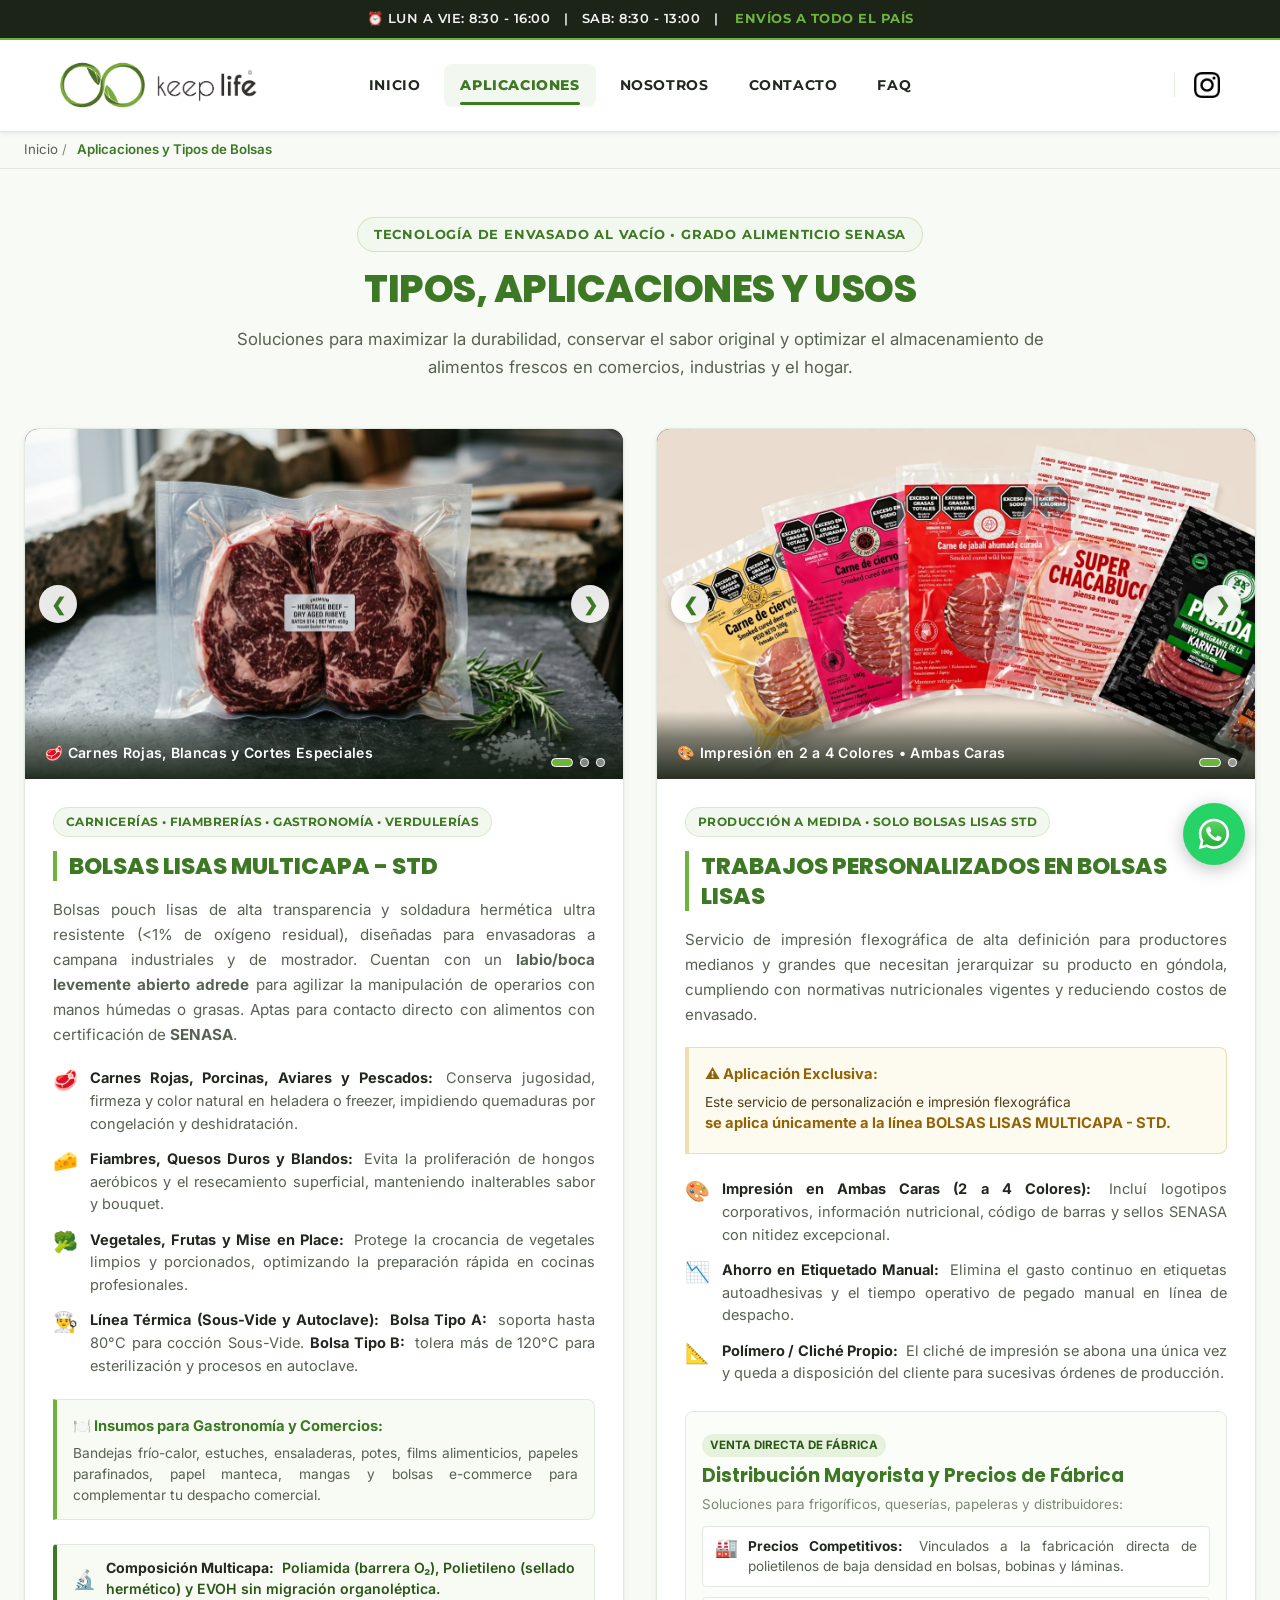
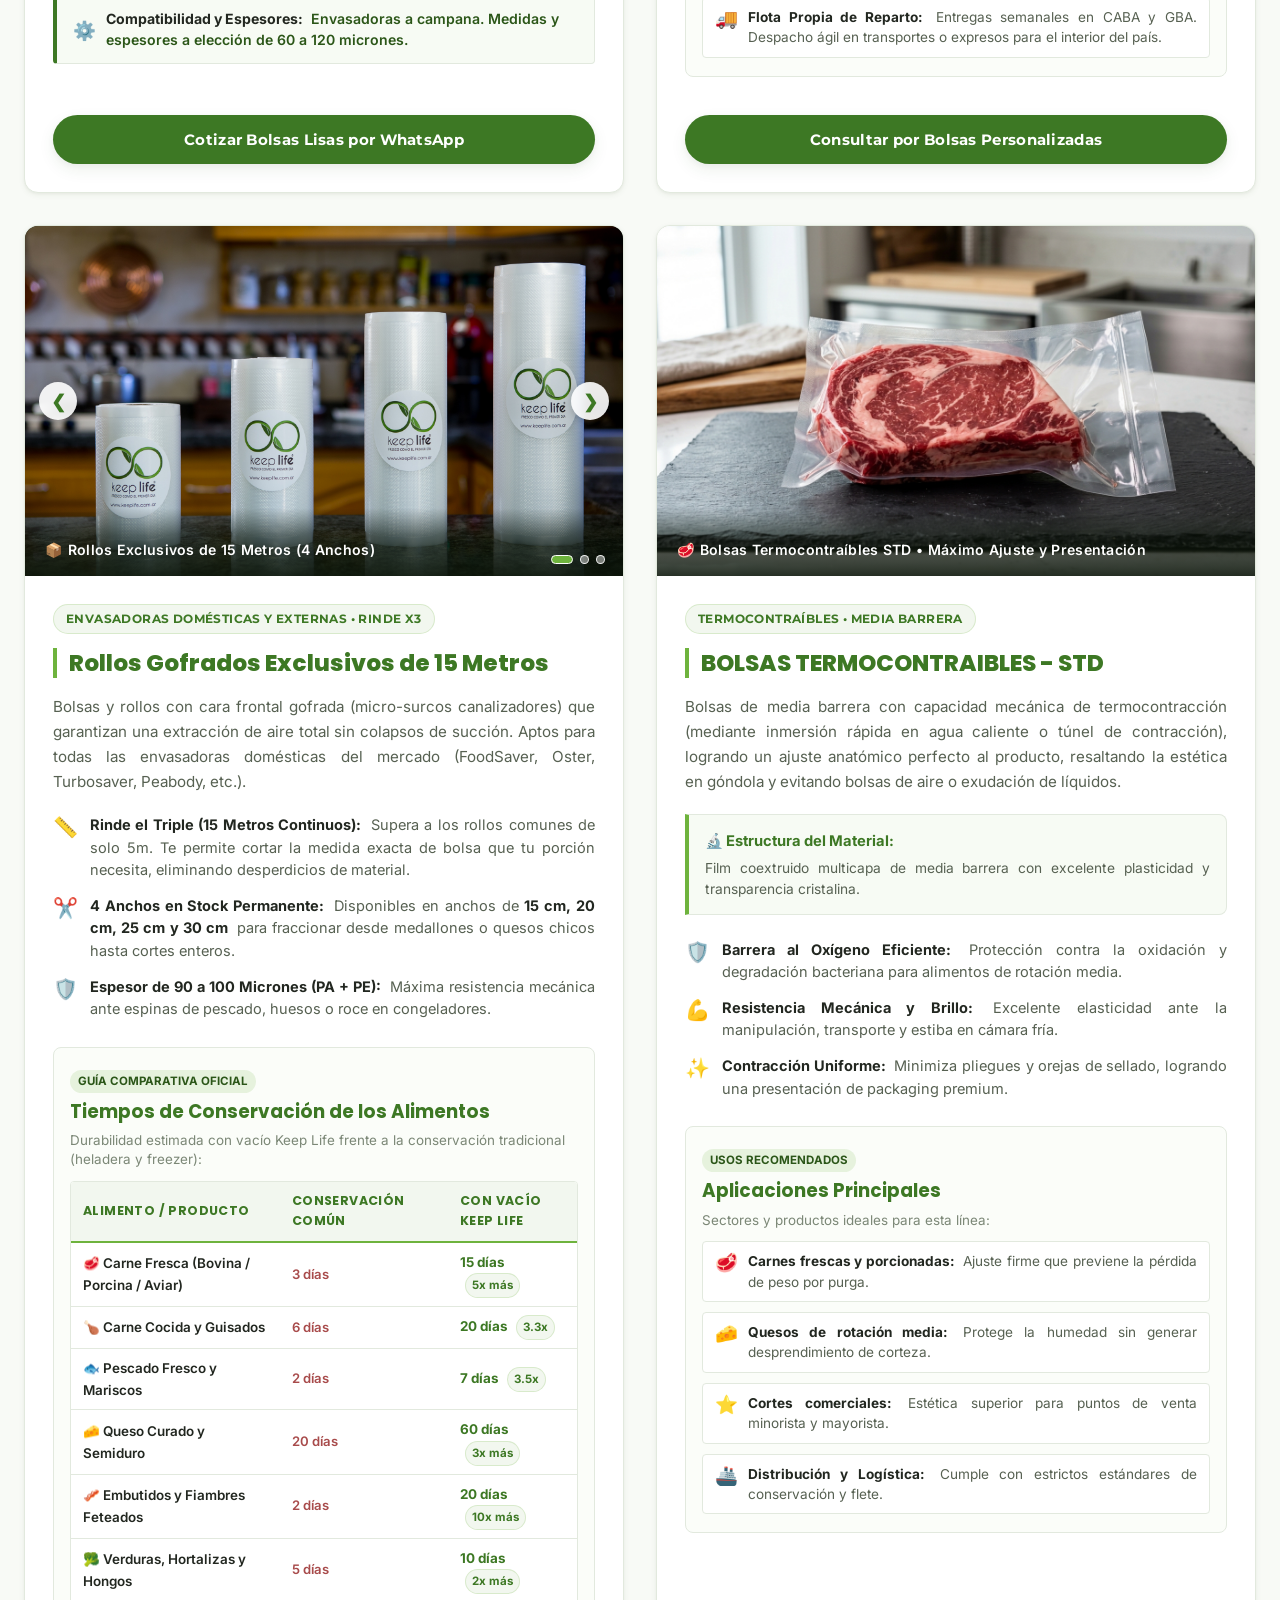
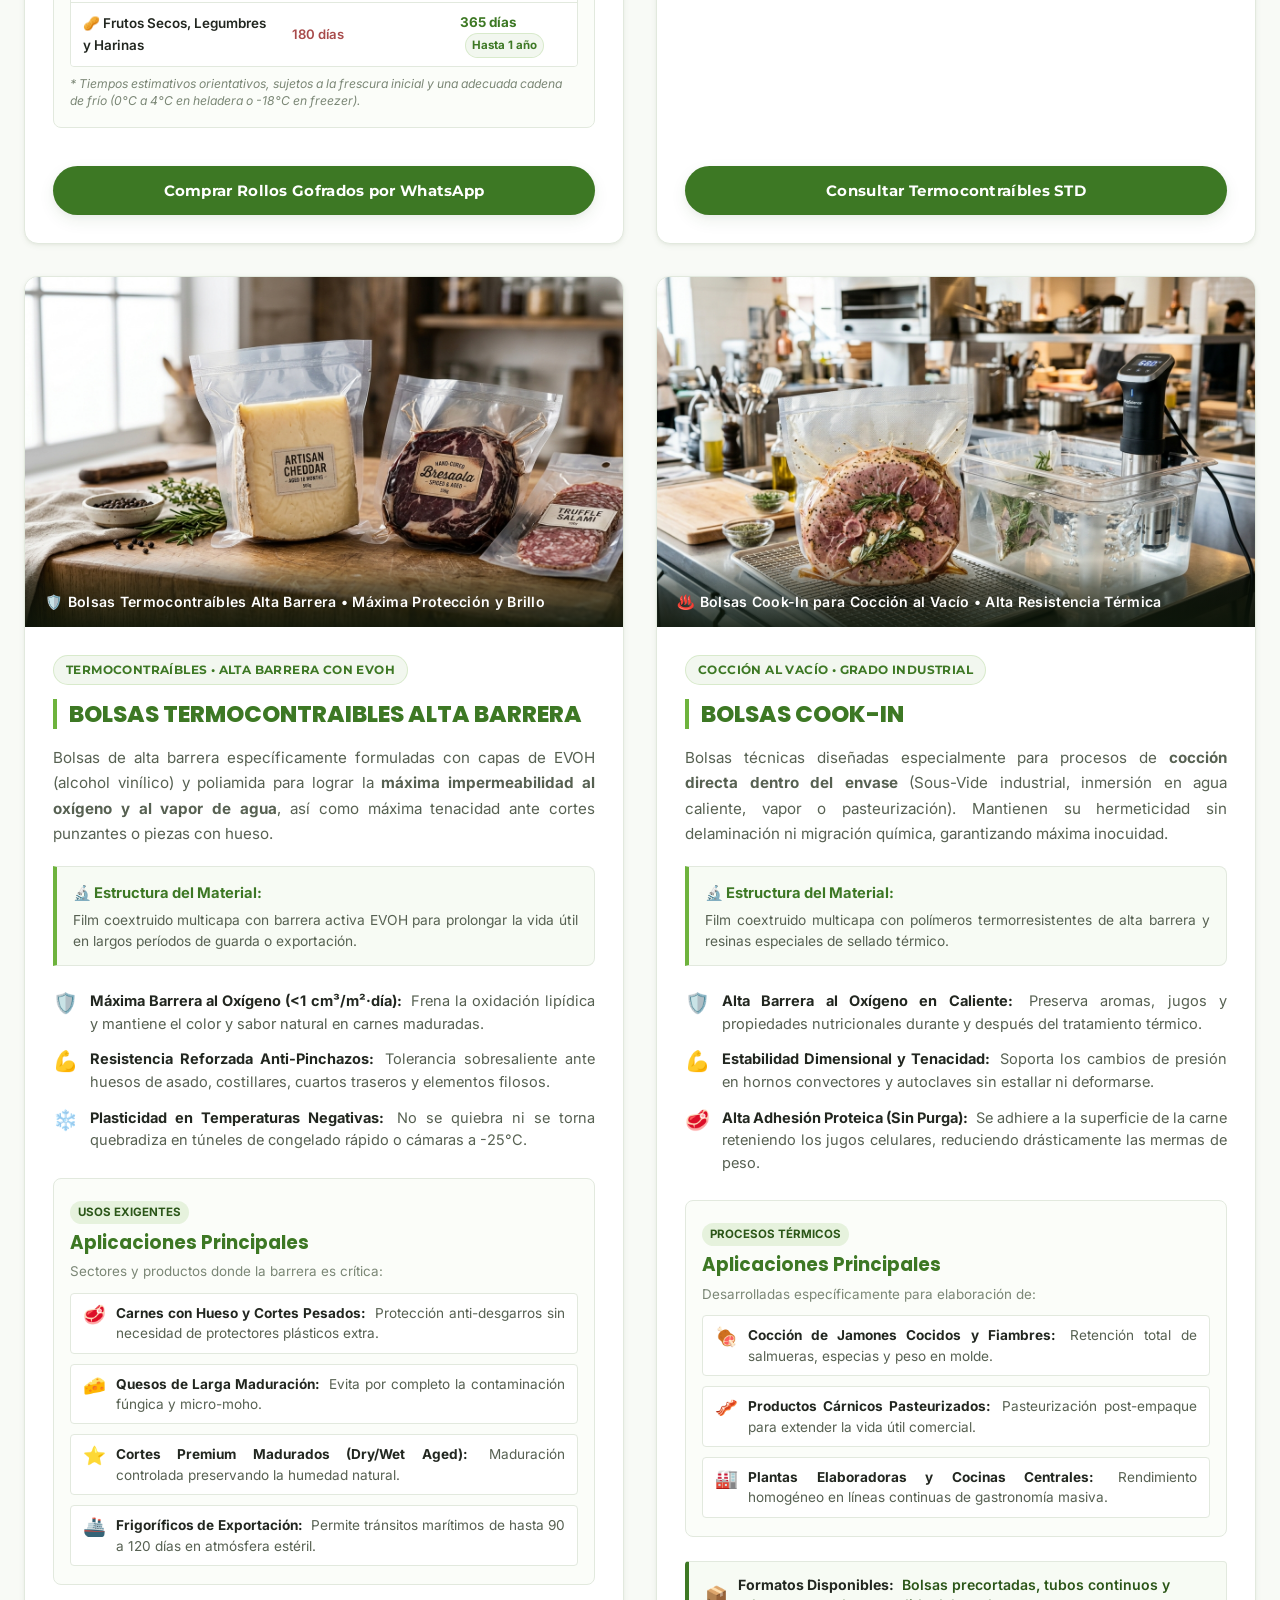
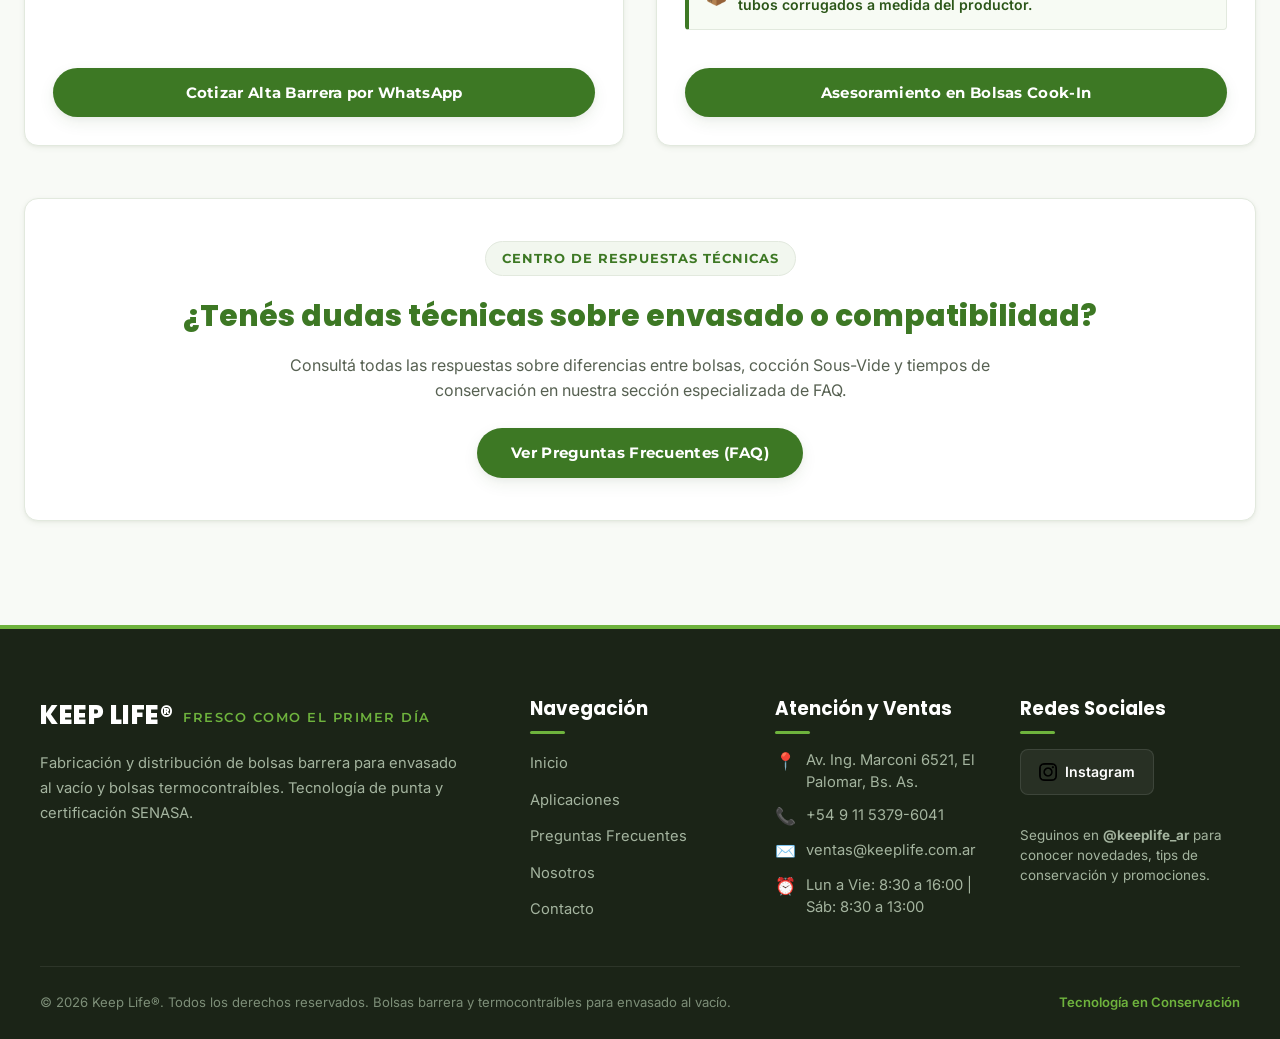
==== commit 5cc31323: "SEO 2" ====
--- a/mySite/aplicaciones.html
+++ b/mySite/aplicaciones.html
@@ -1,18 +1,44 @@
 <!DOCTYPE html>
-<html lang="es">
+<html lang="es-AR">
 
 <head>
     <meta charset="UTF-8">
     <meta name="viewport" content="width=device-width, initial-scale=1.0">
 
-    <!-- SEO -->
-    <title>Aplicaciones y Rubros - Keep Life® Bolsas Barrera y Rollos Gofrados</title>
-    <meta name="description" content="Conocé las aplicaciones de Keep Life: envasado al vacío de carnes, fiambres, quesos, embutidos y vegetales. Rollos gofrados de 15 metros y tabla comparativa de durabilidad de alimentos.">
-    <meta name="keywords" content="aplicaciones bolsas vacio, rollos gofrados 15 metros, envasado carnes, fiambres y quesos al vacio, envasado vegetales, sous-vide, durabilidad alimentos vacio, keep life">
+    <!-- SEO y Posicionamiento en Google Argentina -->
+    <title>Bolsas Termocontraíbles STD, Barrera y Cook-In | Keep Life</title>
+    <meta name="description" content="Línea completa de bolsas termocontraíbles STD, alta y media barrera, cook-in y rollos gofrados 15m. Tabla de conservación y usos para alimentos. ¡Pedí tu catálogo!">
+    <meta name="keywords" content="bolsas termocontraibles, bolsas termocontraibles alta barrera, bolsas cook-in, bolsas lisas campana, rollos gofrados 15 metros, bolsas sous vide, tabla conservacion alimentos vacio, bolsas al vacio senasa, keep life">
     <meta name="author" content="Keep Life">
 
-    <!-- Favicon -->
-    <link rel="icon" type="image/png" href="assets/img/keepLife_icon_clean.png">
+    <!-- Directivas de Indexación y Robots -->
+    <meta name="robots" content="index, follow, max-image-preview:large, max-snippet:-1, max-video-preview:-1">
+
+    <!-- Canonical URL Absoluta -->
+    <link rel="canonical" href="https://www.keeplife.com.ar/aplicaciones.html">
+
+    <!-- Open Graph (Facebook, WhatsApp, LinkedIn) -->
+    <meta property="og:locale" content="es_AR">
+    <meta property="og:type" content="article">
+    <meta property="og:site_name" content="Keep Life">
+    <meta property="og:title" content="Bolsas Termocontraíbles STD, Barrera y Cook-In | Keep Life">
+    <meta property="og:description" content="Línea completa de bolsas termocontraíbles STD, alta y media barrera, cook-in y rollos gofrados 15m. Tabla técnica de conservación y usos industriales.">
+    <meta property="og:url" content="https://www.keeplife.com.ar/aplicaciones.html">
+    <meta property="og:image" content="https://www.keeplife.com.ar/assets/img/KEEP%20LIFE-banner2.jpg">
+    <meta property="og:image:width" content="1200">
+    <meta property="og:image:height" content="630">
+    <meta property="og:image:alt" content="Gama de bolsas termocontraíbles y bolsas barrera para envasado al vacío Keep Life">
+
+    <!-- Twitter Cards -->
+    <meta name="twitter:card" content="summary_large_image">
+    <meta name="twitter:title" content="Bolsas Termocontraíbles STD, Barrera y Cook-In | Keep Life">
+    <meta name="twitter:description" content="Línea completa de bolsas termocontraíbles STD, alta y media barrera, cook-in y rollos gofrados 15m. Aprobación SENASA para contacto alimenticio.">
+    <meta name="twitter:image" content="https://www.keeplife.com.ar/assets/img/KEEP%20LIFE-banner2.jpg">
+
+    <!-- Favicon y Theme Color -->
+    <link rel="icon" type="image/png" href="assets/icons/keepLife-solo-logo.png">
+    <link rel="apple-touch-icon" href="assets/icons/keepLife-solo-logo.png">
+    <meta name="theme-color" content="#3d7824">
 
     <!-- Hojas de Estilo CSS Vanilla -->
     <link rel="stylesheet" href="styles/style.css">
@@ -24,6 +50,93 @@
     <link rel="preconnect" href="https://fonts.googleapis.com">
     <link rel="preconnect" href="https://fonts.gstatic.com" crossorigin>
     <link href="https://fonts.googleapis.com/css2?family=Inter:wght@300;400;500;600;700&family=Montserrat:wght@400;600;700;800&family=Poppins:wght@500;600;700;800&display=swap" rel="stylesheet">
+
+    <!-- Schema.org JSON-LD: BreadcrumbList, ItemList (Productos) y FAQPage -->
+    <script type="application/ld+json">
+    {
+      "@context": "https://schema.org",
+      "@graph": [
+        {
+          "@type": "BreadcrumbList",
+          "itemListElement": [
+            {
+              "@type": "ListItem",
+              "position": 1,
+              "name": "Inicio",
+              "item": "https://www.keeplife.com.ar/"
+            },
+            {
+              "@type": "ListItem",
+              "position": 2,
+              "name": "Aplicaciones y Catálogo de Bolsas",
+              "item": "https://www.keeplife.com.ar/aplicaciones.html"
+            }
+          ]
+        },
+        {
+          "@type": "ItemList",
+          "name": "Catálogo de Bolsas para Envasado al Vacío y Termocontraíbles Keep Life",
+          "description": "Gama técnica completa de envases flexibles, bolsas termocontraíbles, bolsas barrera lisas y rollos gofrados con certificación SENASA.",
+          "itemListElement": [
+            {
+              "@type": "Product",
+              "position": 1,
+              "name": "Bolsas Termocontraíbles STD (Estándar)",
+              "description": "Bolsas con contracción mecánica uniforme por inmersión térmica. Brillo excepcional, alta transparencia y ajuste anatómico al corte.",
+              "brand": { "@type": "Brand", "name": "Keep Life" },
+              "category": "Envases Flexibles / Bolsas Termocontraíbles",
+              "image": "https://www.keeplife.com.ar/assets/img/bolsas-termocontraibles.jpg"
+            },
+            {
+              "@type": "Product",
+              "position": 2,
+              "name": "Bolsas Termocontraíbles de Alta Barrera",
+              "description": "Film multicapa con EVOH y poliamida de máxima protección contra el oxígeno y vapor de agua. Ideal para carnes con hueso, madurados y exportación.",
+              "brand": { "@type": "Brand", "name": "Keep Life" },
+              "category": "Envases Flexibles / Bolsas Termocontraíbles",
+              "image": "https://www.keeplife.com.ar/assets/img/bolsas-termocontraibles-alta-barrera.jpg"
+            },
+            {
+              "@type": "Product",
+              "position": 3,
+              "name": "Bolsas Termocontraíbles Cook-In",
+              "description": "Bolsas técnicas formuladas para cocción al vacío, inmersión y vapor. Alta adhesión proteica para retener peso, jugos y propiedades nutricionales en jamones y chacinados.",
+              "brand": { "@type": "Brand", "name": "Keep Life" },
+              "category": "Envases Flexibles / Bolsas para Cocción",
+              "image": "https://www.keeplife.com.ar/assets/img/bolsas-cook-in.jpg"
+            },
+            {
+              "@type": "Product",
+              "position": 4,
+              "name": "Bolsas Barrera Lisas para Envasadoras de Campana",
+              "description": "Bolsas pouch lisas en espesores de 60 a 120 micrones. Bolsa Tipo A para vacío común y Sous-Vide (80°C) y Bolsa Tipo B para Autoclave (>120°C).",
+              "brand": { "@type": "Brand", "name": "Keep Life" },
+              "category": "Envases Flexibles / Bolsas Lisas",
+              "image": "https://www.keeplife.com.ar/assets/img/carne-vacio.jpg"
+            },
+            {
+              "@type": "Product",
+              "position": 5,
+              "name": "Rollos Gofrados para Envasado al Vacío (15 Metros)",
+              "description": "Rollos estriados de 15 metros continuos en anchos de 15, 20, 25 y 30 cm. Espesor de 90 a 100 micrones, compatibles con envasadoras domésticas externas.",
+              "brand": { "@type": "Brand", "name": "Keep Life" },
+              "category": "Envases Flexibles / Rollos Gofrados",
+              "image": "https://www.keeplife.com.ar/assets/img/gofrados-keep.jpg"
+            },
+            {
+              "@type": "Product",
+              "position": 6,
+              "name": "Bolsas para Vacío Personalizadas con Flexografía",
+              "description": "Impresión en ambas caras de 2 a 4 colores para logotipos corporativos, tablas nutricionales y marcas en góndola.",
+              "brand": { "@type": "Brand", "name": "Keep Life" },
+              "category": "Envases Flexibles / Impresión Flexográfica",
+              "image": "https://www.keeplife.com.ar/assets/img/vacio-personalizado-2.jpg"
+            }
+          ]
+        }
+      ]
+    }
+    </script>
 </head>
 
 <body>
@@ -31,21 +144,89 @@
     <!-- HEADER DINÁMICO -->
     <div id="header"></div>
 
-    <!-- CONTENIDO PRINCIPAL: APLICACIONES -->
+    <!-- MIGA DE PAN SEMÁNTICA (BREADCRUMB) -->
+    <nav class="breadcrumb-nav" aria-label="Ruta de navegación">
+        <ol class="breadcrumb-list">
+            <li class="breadcrumb-item">
+                <a href="./">Inicio</a>
+                <span class="breadcrumb-separator">/</span>
+            </li>
+            <li class="breadcrumb-item active" aria-current="page">
+                Aplicaciones y Tipos de Bolsas
+            </li>
+        </ol>
+    </nav>
+
+    <!-- CONTENIDO PRINCIPAL: APLICACIONES Y CATÁLOGO TÉCNICO -->
     <main id="content" class="applications-page">
 
         <div class="applications-container">
 
-            <!-- ENCABEZADO DE SECCIÓN -->
+            <!-- ENCABEZADO DE SECCIÓN H1 ÚNICO -->
             <header class="applications-header">
-                <span class="applications-eyebrow">Soluciones en Envasado al Vacío</span>
-                <h1 class="applications-main-title">Aplicaciones y Usos</h1>
+                <span class="applications-eyebrow">Tecnología de Envasado al Vacío • Grado Alimenticio SENASA</span>
+                <h1 class="applications-main-title">Tipos, Aplicaciones y Usos</h1>
                 <p class="applications-lead">
-                    Diseñadas para maximizar la durabilidad, conservar el sabor original y optimizar el almacenamiento de alimentos frescos en comercios, gastronomía y el hogar.
+                    Soluciones para maximizar la durabilidad, conservar el sabor original y optimizar el almacenamiento de alimentos frescos en comercios, industrias y el hogar.
                 </p>
             </header>
 
-            <!-- CUADRÍCULA DE 2 SECCIONES POR COLUMNA -->
+            <!-- GUÍA RÁPIDA DE SELECCIÓN (OPTIMIZACIÓN PARA FEATURED SNIPPETS DE GOOGLE) -->
+            <!-- <section class="guide-selection-section" aria-label="Guía comparativa para elegir la bolsa correcta">
+                <div class="guide-selection-header">
+                    <span class="badge badge-center">Posición Cero • Guía de Elección Rápida</span>
+                    <h2 class="guide-selection-title">¿Cómo elegir la bolsa de vacío correcta según tu producto y envasadora?</h2>
+                    <p class="guide-selection-subtitle">
+                        Identificá al instante el tipo de envase flexible ideal para optimizar tiempos de envasado, durabilidad y presentación comercial:
+                    </p>
+                </div>
+
+                <div class="guide-grid">
+                    <div class="guide-card">
+                        <span class="guide-card-tag">Envasadora a Campana</span>
+                        <h3>Bolsas Lisas Multicapa STD</h3>
+                        <p>Ideales para carnes rojas y blancas, fiambres, quesos y porciones gastronómicas. Disponibles en Tipo A (vacío y Sous-Vide hasta 80°C) y Tipo B (Autoclave +120°C).</p>
+                        <div class="guide-meta">Espesores: 60 a 120 µm • Labio abierto adrede</div>
+                    </div>
+
+                    <div class="guide-card">
+                        <span class="guide-card-tag">Máquinas Domésticas</span>
+                        <h3>Rollos y Bolsas Gofradas</h3>
+                        <p>Diseñadas para envasadoras de succión externa (FoodSaver, Oster, Peabody). Trama estriada para extracción total de aire y rollo continuo de 15m para fraccionar sin desperdicio.</p>
+                        <div class="guide-meta">Espesor: 90 a 100 µm • Anchos: 15, 20, 25 y 30 cm</div>
+                    </div>
+
+                    <div class="guide-card">
+                        <span class="guide-card-tag">Contracción por Inmersión</span>
+                        <h3>Termocontraíbles STD y Media Barrera</h3>
+                        <p>Contracción térmica uniforme que se ajusta a la forma del producto como una segunda piel. Resalta el brillo en góndola y previene desprendimiento de jugos en quesos y fiambres.</p>
+                        <div class="guide-meta">Film coextruido multicapa • Media barrera</div>
+                    </div>
+
+                    <div class="guide-card">
+                        <span class="guide-card-tag">Exportación y Resistencia</span>
+                        <h3>Termocontraíbles Alta Barrera</h3>
+                        <p>Máxima barrera contra oxígeno y humedad gracias a capas de EVOH. Indicadas para cortes de carne fresca madurada, piezas con hueso punzante y logística de exportación.</p>
+                        <div class="guide-meta">EVOH + Poliamida + PE • Protección anti-perforación</div>
+                    </div>
+
+                    <div class="guide-card">
+                        <span class="guide-card-tag">Cocción Industrial</span>
+                        <h3>Bolsas Cook-In para Procesos Térmicos</h3>
+                        <p>Soportan pasteurización, inmersión y vapor directo. Su formulación con alta adhesión proteica evita la purga cárnica y merma de peso en jamones cocidos y chacinados.</p>
+                        <div class="guide-meta">Resistencia térmica extrema • Sin delaminación</div>
+                    </div>
+
+                    <div class="guide-card">
+                        <span class="guide-card-tag">Identidad Corporativa</span>
+                        <h3>Bolsas Personalizadas (Flexografía)</h3>
+                        <p>Impresión de alta definición en 2 a 4 colores sobre bolsas lisas. Incluye tu logotipo, diseño y tabla nutricional reglamentaria, eliminando el gasto de etiquetado manual.</p>
+                        <div class="guide-meta">Impresión en ambas caras • Cliché propio del productor</div>
+                    </div>
+                </div>
+            </section> -->
+
+            <!-- CUADRÍCULA DE 2 SECCIONES POR COLUMNA: PRODUCTOS TÉCNICOS -->
             <div class="applications-grid">
 
                 <!-- COLUMNA 1: ALIMENTOS FRESCOS - BOLSAS LISAS MULTICAPA STD -->
@@ -56,15 +237,15 @@
                     <div class="carousel-container" id="carousel-alimentos" data-carousel>
                         <div class="carousel-track">
                             <div class="carousel-slide active">
-                                <img src="assets/img/carne-vacio.jpg" alt="Carnes rojas y blancas envasadas al vacío Keep Life">
+                                <img src="assets/img/carne-vacio.jpg" alt="Carnes rojas y blancas envasadas al vacío en bolsas lisas Keep Life" fetchpriority="high">
                                 <span class="carousel-caption">🥩 Carnes Rojas, Blancas y Cortes Especiales</span>
                             </div>
                             <div class="carousel-slide">
-                                <img src="assets/img/queso-keep.jpg" alt="Quesos y fiambres seleccionados al vacío Keep Life">
+                                <img src="assets/img/queso-keep.jpg" alt="Quesos y fiambres seleccionados al vacío en bolsas barrera Keep Life" loading="lazy" decoding="async">
                                 <span class="carousel-caption">🧀 Fiambres Seleccionados, Quesos y Embutidos</span>
                             </div>
                             <div class="carousel-slide">
-                                <img src="assets/img/vegetales-vacio.jpg" alt="Vegetales frescos y hortalizas al vacío Keep Life">
+                                <img src="assets/img/vegetales-vacio.jpg" alt="Vegetales frescos y hortalizas envasados al vacío Keep Life" loading="lazy" decoding="async">
                                 <span class="carousel-caption">🥦 Vegetales Frescos, Frutas y Hortalizas</span>
                             </div>
                         </div>
@@ -79,51 +260,51 @@
                         </div>
                     </div>
 
-                    <!-- Contenido textual sintetizado -->
+                    <!-- Contenido textual sintetizado y enriquecido -->
                     <div class="rubro-card-content">
                         <span class="rubro-badge-tag">Carnicerías • Fiambrerías • Gastronomía • Verdulerías</span>
                         <h2 class="rubro-card-title">BOLSAS LISAS MULTICAPA - STD</h2>
 
                         <p class="rubro-text-intro">
-                            Bolsas lisas de media barrera de máxima transparencia y sellado hermético, aptas para envasado al vacío en envasadoras a campana. Ideales para carnicerías, fiambrerías, queserías, embutidos y verduras. Mantienen los alimentos frescos y jugosos por mucho más tiempo sin alterar sus propiedades naturales.
+                            Bolsas pouch lisas de alta transparencia y soldadura hermética ultra resistente (&lt;1% de oxígeno residual), diseñadas para envasadoras a campana industriales y de mostrador. Cuentan con un <strong>labio/boca levemente abierto adrede</strong> para agilizar la manipulación de operarios con manos húmedas o grasas. Aptas para contacto directo con alimentos con certificación de <strong>SENASA</strong>.
                         </p>
 
                         <ul class="rubro-features-list">
                             <li>
                                 <span class="feature-icon">🥩</span>
                                 <div>
-                                    <strong>Carnes Rojas, Blancas y Pescados:</strong>
-                                    <span>Conserva la jugosidad, firmeza y textura original en heladera o freezer, evitando quemaduras por congelación.</span>
+                                    <strong>Carnes Rojas, Porcinas, Aviares y Pescados:</strong>
+                                    <span>Conserva jugosidad, firmeza y color natural en heladera o freezer, impidiendo quemaduras por congelación y deshidratación.</span>
                                 </div>
                             </li>
                             <li>
                                 <span class="feature-icon">🧀</span>
                                 <div>
-                                    <strong>Fiambres, Quesos y Embutidos:</strong>
-                                    <span>Previene el resecamiento, endurecimiento y la aparición de hongos o moho, manteniendo intactos el aroma y el sabor.</span>
+                                    <strong>Fiambres, Quesos Duros y Blandos:</strong>
+                                    <span>Evita la proliferación de hongos aeróbicos y el resecamiento superficial, manteniendo inalterables sabor y bouquet.</span>
                                 </div>
                             </li>
                             <li>
                                 <span class="feature-icon">🥦</span>
                                 <div>
-                                    <strong>Vegetales y Hortalizas:</strong>
-                                    <span>Protege la textura crujiente y frescura de verduras limpias o porcionadas, ideal para agilizar la preparación en cocinas (mise en place).</span>
+                                    <strong>Vegetales, Frutas y Mise en Place:</strong>
+                                    <span>Protege la crocancia de vegetales limpios y porcionados, optimizando la preparación rápida en cocinas profesionales.</span>
                                 </div>
                             </li>
                             <li>
                                 <span class="feature-icon">👨‍🍳</span>
                                 <div>
-                                    <strong>Apto para Cocción Sous-Vide:</strong>
-                                    <span>Resistencia térmica de grado alimentario para cocción al vacío a baja temperatura (roner) y regeneración de porciones gourmet.</span>
+                                    <strong>Línea Térmica (Sous-Vide y Autoclave):</strong>
+                                    <span><strong>Bolsa Tipo A:</strong> soporta hasta 80°C para cocción Sous-Vide. <strong>Bolsa Tipo B:</strong> tolera más de 120°C para esterilización y procesos en autoclave.</span>
                                 </div>
                             </li>
                         </ul>
 
-                        <!-- Nota Gastronomía y Comercios -->
+                        <!-- Soluciones Gastronomía y Comercios -->
                         <div class="rubro-highlight-box">
-                            <strong>🍽️ Soluciones para Gastronomía y Comercios:</strong>
+                            <strong>🍽️ Insumos para Gastronomía y Comercios:</strong>
                             <p>
-                                Acompañamos a carnicerías, fiambrerías, restaurantes y servicios de catering con films alimenticios, bandejas frío-calor, insumos de packaging gastronómico y opciones a medida.
+                                Bandejas frío-calor, estuches, ensaladeras, potes, films alimenticios, papeles parafinados, papel manteca, mangas y bolsas e-commerce para complementar tu despacho comercial.
                             </p>
                         </div>
 
@@ -132,17 +313,23 @@
                             <div class="spec-row">
                                 <span class="spec-icon">🔬</span>
                                 <div class="spec-data">
-                                    <strong>Estructura:</strong>
-                                    <span>Film coextruido multicapa de media barrera</span>
+                                    <strong>Composición Multicapa:</strong>
+                                    <span>Poliamida (barrera O₂), Polietileno (sellado hermético) y EVOH sin migración organoléptica.</span>
                                 </div>
                             </div>
                             <div class="spec-row">
                                 <span class="spec-icon">⚙️</span>
                                 <div class="spec-data">
-                                    <strong>Compatibilidad:</strong>
-                                    <span>Envasadoras al vacío de campana (industriales y de mostrador)</span>
-                                </div>
-                            </div>
+                                    <strong>Compatibilidad y Espesores:</strong>
+                                    <span>Envasadoras a campana. Medidas y espesores a elección de 60 a 120 micrones.</span>
+                                </div>
+                            </div>
+                        </div>
+
+                        <div class="rubro-cta-container">
+                            <a href="https://wa.me/5491153796041?text=Hola%20Keep%20Life,%20quisiera%20cotizar%20bolsas%20lisas%20multicapa%20STD." target="_blank" rel="noopener noreferrer" class="btn btn-primary">
+                                Cotizar Bolsas Lisas por WhatsApp
+                            </a>
                         </div>
                     </div>
                 </article>
@@ -155,11 +342,11 @@
                     <div class="carousel-container" id="carousel-personalizados" data-carousel>
                         <div class="carousel-track">
                             <div class="carousel-slide active">
-                                <img src="assets/img/vacio-personalizado-2.jpg" alt="Bolsas al vacío con impresión flexográfica personalizada en 2 a 4 colores Keep Life">
+                                <img src="assets/img/vacio-personalizado-2.jpg" alt="Bolsas al vacío con impresión flexográfica personalizada en 2 a 4 colores Keep Life" loading="lazy" decoding="async">
                                 <span class="carousel-caption">🎨 Impresión en 2 a 4 Colores • Ambas Caras</span>
                             </div>
                             <div class="carousel-slide">
-                                <img src="assets/img/vacio-personalizado.jpg" alt="Bolsas lisas personalizadas para quesos, lácteos y fiambres Keep Life">
+                                <img src="assets/img/vacio-personalizado.jpg" alt="Bolsas lisas impresas para queserías, lácteos y frigoríficos Keep Life" loading="lazy" decoding="async">
                                 <span class="carousel-caption">🏷️ Imagen Corporativa en Góndola y Ahorro en Etiquetado</span>
                             </div>
                         </div>
@@ -179,7 +366,7 @@
                         <h2 class="rubro-card-title">TRABAJOS PERSONALIZADOS EN BOLSAS LISAS</h2>
 
                         <p class="rubro-text-intro">
-                           Realizamos impresión mediante flexografía sobre bolsas lisas para aquellos productores que requieren una imagen corporativa que identifique su producto en las góndolas.
+                            Servicio de impresión flexográfica de alta definición para productores medianos y grandes que necesitan jerarquizar su producto en góndola, cumpliendo con normativas nutricionales vigentes y reduciendo costos de envasado.
                         </p>
 
                         <!-- AVISO DE APLICACIÓN EXCLUSIVA -->
@@ -194,34 +381,33 @@
                             <li>
                                 <span class="feature-icon">🎨</span>
                                 <div>
-                                    <strong>Impresión en Ambas Caras (2 o hasta 4 Colores):</strong>
-                                    <span>Las impresiones pueden ser en ambas caras de la bolsa donde se incluya la información nutricional o el diseño propio de cada productor en 2 o hasta 4 colores.</span>
+                                    <strong>Impresión en Ambas Caras (2 a 4 Colores):</strong>
+                                    <span>Incluí logotipos corporativos, información nutricional, código de barras y sellos SENASA con nitidez excepcional.</span>
                                 </div>
                             </li>
                             <li>
                                 <span class="feature-icon">📉</span>
                                 <div>
                                     <strong>Ahorro en Etiquetado Manual:</strong>
-                                    <span>Optimiza los tiempos de empaque y elimina el gasto continuo en etiquetas adhesivas o rotulado manual.</span>
+                                    <span>Elimina el gasto continuo en etiquetas autoadhesivas y el tiempo operativo de pegado manual en línea de despacho.</span>
                                 </div>
                             </li>
                             <li>
                                 <span class="feature-icon">📐</span>
                                 <div>
-                                    <strong>Medidas y Micrajes a Elección:</strong>
-                                    <span>Desarrollo en medidas especiales y espesores de 60 a 120 micrones.</span>
-                                </div>
-                            </li>
-                         
+                                    <strong>Polímero / Cliché Propio:</strong>
+                                    <span>El cliché de impresión se abona una única vez y queda a disposición del cliente para sucesivas órdenes de producción.</span>
+                                </div>
+                            </li>
                         </ul>
 
                         <!-- Bloque de Distribución y Venta Directa -->
                         <div class="custom-bags-section">
                             <div class="custom-bags-header">
                                 <span class="custom-bags-badge">Venta Directa de Fábrica</span>
-                                <h3 class="custom-bags-title">Distribución y Precios Mayoristas</h3>
+                                <h3 class="custom-bags-title">Distribución Mayorista y Precios de Fábrica</h3>
                                 <p class="custom-bags-subtitle">
-                                    Atención personalizada para productores, distribuidores y papeleras:
+                                    Soluciones para frigoríficos, queserías, papeleras y distribuidores:
                                 </p>
                             </div>
 
@@ -230,20 +416,24 @@
                                     <span class="custom-feature-icon">🏭</span>
                                     <div>
                                         <strong>Precios Competitivos:</strong>
-                                        <span>Precios directos para papeleras, revendedores, frigoríficos y distribuidores con asesoramiento técnico especializado.</span>
+                                        <span>Vinculados a la fabricación directa de polietilenos de baja densidad en bolsas, bobinas y láminas.</span>
                                     </div>
                                 </div>
                                 <div class="custom-bag-feature">
                                     <span class="custom-feature-icon">🚚</span>
                                     <div>
-                                        <strong>Reparto y Envíos a Todo el País:</strong>
-                                        <span>Flota propia con entregas semanales en CABA y GBA. Despacho ágil en transportes y expresos para clientes en el interior del país.</span>
+                                        <strong>Flota Propia de Reparto:</strong>
+                                        <span>Entregas semanales en CABA y GBA. Despacho ágil en transportes o expresos para el interior del país.</span>
                                     </div>
                                 </div>
                             </div>
                         </div>
 
-
+                        <div class="rubro-cta-container">
+                            <a href="https://wa.me/5491153796041?text=Hola%20Keep%20Life,%20quisiera%20asesoramiento%20para%20bolsas%20personalizadas%20impresas." target="_blank" rel="noopener noreferrer" class="btn btn-primary">
+                                Consultar por Bolsas Personalizadas
+                            </a>
+                        </div>
                     </div>
                 </article>
 
@@ -255,15 +445,15 @@
                     <div class="carousel-container" id="carousel-gofrados" data-carousel>
                         <div class="carousel-track">
                             <div class="carousel-slide active">
-                                <img src="assets/img/gofrados-keep.jpg" alt="Gama completa de rollos gofrados de 15 metros Keep Life">
+                                <img src="assets/img/gofrados-keep.jpg" alt="Gama completa de rollos gofrados de 15 metros Keep Life" loading="lazy" decoding="async">
                                 <span class="carousel-caption">📦 Rollos Exclusivos de 15 Metros (4 Anchos)</span>
                             </div>
                             <div class="carousel-slide">
-                                <img src="assets/img/envasadora-accion.jpg" alt="Envasadora doméstica sellando rollo gofrado Keep Life">
+                                <img src="assets/img/envasadora-accion.jpg" alt="Envasadora doméstica sellando rollo gofrado Keep Life" loading="lazy" decoding="async">
                                 <span class="carousel-caption">⚡ Compatibilidad Universal con Envasadoras Externas</span>
                             </div>
                             <div class="carousel-slide">
-                                <img src="assets/img/gofrados-keep-3.jpg" alt="Textura estriada gofrada y espesor premium Keep Life">
+                                <img src="assets/img/gofrados-keep-3.jpg" alt="Textura estriada gofrada y espesor premium Keep Life" loading="lazy" decoding="async">
                                 <span class="carousel-caption">🛡️ Espesor de 90 a 100 Micrones Resistente a Perforaciones</span>
                             </div>
                         </div>
@@ -284,29 +474,29 @@
                         <h2 class="rubro-card-title">Rollos Gofrados Exclusivos de 15 Metros</h2>
 
                         <p class="rubro-text-intro">
-                            Cuentan con micro surcos en su superficie para permitir una extracción rápida y total del aire. Diseñados especialmente para envasadoras domésticas o externas de cualquier marca.
+                            Bolsas y rollos con cara frontal gofrada (micro-surcos canalizadores) que garantizan una extracción de aire total sin colapsos de succión. Aptos para todas las envasadoras domésticas del mercado (FoodSaver, Oster, Turbosaver, Peabody, etc.).
                         </p>
 
                         <ul class="rubro-features-list">
                             <li>
                                 <span class="feature-icon">📏</span>
                                 <div>
-                                    <strong>Rinde el triple (15 Metros continuos):</strong>
-                                    <span>A diferencia de los rollos comunes de solo 5m, te permiten cortar la medida exacta de bolsa, eliminando desperdicios.</span>
+                                    <strong>Rinde el Triple (15 Metros Continuos):</strong>
+                                    <span>Supera a los rollos comunes de solo 5m. Te permite cortar la medida exacta de bolsa que tu porción necesita, eliminando desperdicios de material.</span>
                                 </div>
                             </li>
                             <li>
                                 <span class="feature-icon">✂️</span>
                                 <div>
-                                    <strong>4 Anchos en Stock permanente:</strong>
-                                    <span>Disponibles en anchos de 15 cm, 20 cm, 25 cm y 30 cm para fraccionar desde porciones individuales hasta piezas grandes.</span>
+                                    <strong>4 Anchos en Stock Permanente:</strong>
+                                    <span>Disponibles en anchos de <strong>15 cm, 20 cm, 25 cm y 30 cm</strong> para fraccionar desde medallones o quesos chicos hasta cortes enteros.</span>
                                 </div>
                             </li>
                             <li>
                                 <span class="feature-icon">🛡️</span>
                                 <div>
-                                    <strong>Espesor de 90 a 100 Micrones:</strong>
-                                    <span>Máxima resistencia mecánica ante puntas de huesos, espinas o fricción en el congelador.</span>
+                                    <strong>Espesor de 90 a 100 Micrones (PA + PE):</strong>
+                                    <span>Máxima resistencia mecánica ante espinas de pescado, huesos o roce en congeladores.</span>
                                 </div>
                             </li>
                         </ul>
@@ -314,10 +504,10 @@
                         <!-- SUBSECCIÓN UNIDA: TIEMPOS DE CONSERVACIÓN -->
                         <div id="tabla-conservacion" class="durability-table-section">
                             <div class="durability-header">
-                                <span class="durability-badge">Guía Comparativa</span>
+                                <span class="durability-badge">Guía Comparativa Oficial</span>
                                 <h3 class="durability-title">Tiempos de Conservación de los Alimentos</h3>
                                 <p class="durability-subtitle">
-                                    Durabilidad estimada con vacío Keep Life frente a la conservación tradicional:
+                                    Durabilidad estimada con vacío Keep Life frente a la conservación tradicional (heladera y freezer):
                                 </p>
                             </div>
 
@@ -325,53 +515,57 @@
                                 <table class="conservation-table">
                                     <thead>
                                         <tr>
-                                            <th>Alimento</th>
-                                            <th>Conservación Común</th>
-                                            <th>Con Vacío Keep Life</th>
+                                            <th scope="col">Alimento / Producto</th>
+                                            <th scope="col">Conservación Común</th>
+                                            <th scope="col">Con Vacío Keep Life</th>
                                         </tr>
                                     </thead>
                                     <tbody>
                                         <tr>
-                                            <td class="col-food">🥩 Carne Fresca</td>
+                                            <td class="col-food">🥩 Carne Fresca (Bovina / Porcina / Aviar)</td>
                                             <td class="col-natural">3 días</td>
                                             <td class="col-vacio">15 días <span class="mult-badge">5x más</span></td>
                                         </tr>
                                         <tr>
-                                            <td class="col-food">🍗 Carne Cocida</td>
+                                            <td class="col-food">🍗 Carne Cocida y Guisados</td>
                                             <td class="col-natural">6 días</td>
                                             <td class="col-vacio">20 días <span class="mult-badge">3.3x</span></td>
                                         </tr>
                                         <tr>
-                                            <td class="col-food">🐟 Pescado Fresco</td>
+                                            <td class="col-food">🐟 Pescado Fresco y Mariscos</td>
                                             <td class="col-natural">2 días</td>
                                             <td class="col-vacio">7 días <span class="mult-badge">3.5x</span></td>
                                         </tr>
                                         <tr>
-                                            <td class="col-food">🧀 Queso Fresco</td>
-                                            <td class="col-natural">7 días</td>
-                                            <td class="col-vacio">25 días <span class="mult-badge">3.5x</span></td>
+                                            <td class="col-food">🧀 Queso Curado y Semiduro</td>
+                                            <td class="col-natural">20 días</td>
+                                            <td class="col-vacio">60 días <span class="mult-badge">3x más</span></td>
                                         </tr>
                                         <tr>
-                                            <td class="col-food">🥓 Embutidos y Fiambres</td>
+                                            <td class="col-food">🥓 Embutidos y Fiambres Feteados</td>
                                             <td class="col-natural">2 días</td>
                                             <td class="col-vacio">20 días <span class="mult-badge">10x más</span></td>
                                         </tr>
                                         <tr>
-                                            <td class="col-food">🥦 Verduras y Hortalizas</td>
+                                            <td class="col-food">🥦 Verduras, Hortalizas y Hongos</td>
                                             <td class="col-natural">5 días</td>
                                             <td class="col-vacio">10 días <span class="mult-badge">2x más</span></td>
                                         </tr>
                                         <tr>
-                                            <td class="col-food">🍎 Fruta Fresca</td>
-                                            <td class="col-natural">8 días</td>
-                                            <td class="col-vacio">15 días <span class="mult-badge">2x más</span></td>
+                                            <td class="col-food">🥜 Frutos Secos, Legumbres y Harinas</td>
+                                            <td class="col-natural">180 días</td>
+                                            <td class="col-vacio">365 días <span class="mult-badge">Hasta 1 año</span></td>
                                         </tr>
-
-
                                     </tbody>
                                 </table>
                             </div>
-                            <small class="table-note">* Tiempos estimativos orientativos, sujetos a la frescura inicial y adecuada cadena de frío.</small>
+                            <small class="table-note">* Tiempos estimativos orientativos, sujetos a la frescura inicial y una adecuada cadena de frío (0°C a 4°C en heladera o -18°C en freezer).</small>
+                        </div>
+
+                        <div class="rubro-cta-container">
+                            <a href="https://wa.me/5491153796041?text=Hola%20Keep%20Life,%20quisiera%20comprar%20rollos%20gofrados%20de%2015%20metros." target="_blank" rel="noopener noreferrer" class="btn btn-primary">
+                                Comprar Rollos Gofrados por WhatsApp
+                            </a>
                         </div>
                     </div>
                 </article>
@@ -382,8 +576,8 @@
 
                     <!-- Imagen Individual sin carrusel -->
                     <div class="card-media-single">
-                        <img src="assets/img/bolsas-termocontraibles.jpg" alt="Bolsas termocontraíbles de media barrera Keep Life">
-                        <span class="carousel-caption">🥩 Bolsas Termocontraíbles • Máximo Ajuste y Presentación</span>
+                        <img src="assets/img/bolsas-termocontraibles.jpg" alt="Bolsas termocontraíbles STD y de media barrera Keep Life" loading="lazy" decoding="async">
+                        <span class="carousel-caption">🥩 Bolsas Termocontraíbles STD • Máximo Ajuste y Presentación</span>
                     </div>
 
                     <!-- Contenido textual sintetizado -->
@@ -392,13 +586,13 @@
                         <h2 class="rubro-card-title">BOLSAS TERMOCONTRAIBLES - STD</h2>
 
                         <p class="rubro-text-intro">
-                            Bolsas de media barrera con capacidad mecanica de termo-contraccion (mediante calor), que permiten un mejor ajuste al producto, mejorando la estetica y proteccion del mismo.
+                            Bolsas de media barrera con capacidad mecánica de termocontracción (mediante inmersión rápida en agua caliente o túnel de contracción), logrando un ajuste anatómico perfecto al producto, resaltando la estética en góndola y evitando bolsas de aire o exudación de líquidos.
                         </p>
 
                         <!-- Estructura del Material -->
                         <div class="rubro-highlight-box">
                             <strong>🔬 Estructura del Material:</strong>
-                            <p>Film coextruido multicapa de media barrera.</p>
+                            <p>Film coextruido multicapa de media barrera con excelente plasticidad y transparencia cristalina.</p>
                         </div>
 
                         <!-- Lista de Características -->
@@ -406,19 +600,24 @@
                             <li>
                                 <span class="feature-icon">🛡️</span>
                                 <div>
-                                    <strong>Barrera al oxígeno:</strong>
-                                    <span>Protección efectiva para prolongar la vida útil de los alimentos.</span>
+                                    <strong>Barrera al Oxígeno Eficiente:</strong>
+                                    <span>Protección contra la oxidación y degradación bacteriana para alimentos de rotación media.</span>
                                 </div>
                             </li>
                             <li>
                                 <span class="feature-icon">💪</span>
                                 <div>
-                                    <strong>Resistencia mecánica:</strong>
-                                    <span>Gran tolerancia ante la manipulación, transporte y almacenamiento.</span>
-                                </div>
-                            </li>
-                    
-                        
+                                    <strong>Resistencia Mecánica y Brillo:</strong>
+                                    <span>Excelente elasticidad ante la manipulación, transporte y estiba en cámara fría.</span>
+                                </div>
+                            </li>
+                            <li>
+                                <span class="feature-icon">✨</span>
+                                <div>
+                                    <strong>Contracción Uniforme:</strong>
+                                    <span>Minimiza pliegues y orejas de sellado, logrando una presentación de packaging premium.</span>
+                                </div>
+                            </li>
                         </ul>
 
                         <!-- Aplicaciones Principales -->
@@ -432,23 +631,28 @@
                             <div class="custom-bags-grid">
                                 <div class="custom-bag-feature">
                                     <span class="custom-feature-icon">🥩</span>
-                                    <div><strong>Carnes frescas y con hueso:</strong> <span>Ajuste anatómico perfecto al corte.</span></div>
+                                    <div><strong>Carnes frescas y porcionadas:</strong> <span>Ajuste firme que previene la pérdida de peso por purga.</span></div>
                                 </div>
                                 <div class="custom-bag-feature">
                                     <span class="custom-feature-icon">🧀</span>
-                                    <div><strong>Quesos:</strong> <span>Presentación compacta que resguarda la humedad y corteza.</span></div>
+                                    <div><strong>Quesos de rotación media:</strong> <span>Protege la humedad sin generar desprendimiento de corteza.</span></div>
                                 </div>
                                 <div class="custom-bag-feature">
                                     <span class="custom-feature-icon">⭐</span>
-                                    <div><strong>Cortes premium:</strong> <span>Estética superior para puntos de venta minorista y mayorista.</span></div>
+                                    <div><strong>Cortes comerciales:</strong> <span>Estética superior para puntos de venta minorista y mayorista.</span></div>
                                 </div>
                                 <div class="custom-bag-feature">
                                     <span class="custom-feature-icon">🚢</span>
-                                    <div><strong>Exportación:</strong> <span>Cumple con altos estándares de conservación y transporte.</span></div>
-                                </div>
-                            </div>
-                        </div>
-                
+                                    <div><strong>Distribución y Logística:</strong> <span>Cumple con estrictos estándares de conservación y flete.</span></div>
+                                </div>
+                            </div>
+                        </div>
+
+                        <div class="rubro-cta-container">
+                            <a href="https://wa.me/5491153796041?text=Hola%20Keep%20Life,%20quisiera%20asesoramiento%20sobre%20bolsas%20termocontra%C3%ADbles%20STD." target="_blank" rel="noopener noreferrer" class="btn btn-primary">
+                                Consultar Termocontraíbles STD
+                            </a>
+                        </div>
                     </div>
                 </article>
 
@@ -458,23 +662,23 @@
 
                     <!-- Imagen Individual sin carrusel -->
                     <div class="card-media-single">
-                        <img src="assets/img/bolsas-termocontraibles-alta-barrera.jpg" alt="Bolsas termocontraíbles de alta barrera Keep Life">
+                        <img src="assets/img/bolsas-termocontraibles-alta-barrera.jpg" alt="Bolsas termocontraíbles de alta barrera con EVOH Keep Life" loading="lazy" decoding="async">
                         <span class="carousel-caption">🛡️ Bolsas Termocontraíbles Alta Barrera • Máxima Protección y Brillo</span>
                     </div>
 
                     <!-- Contenido textual sintetizado -->
                     <div class="rubro-card-content">
-                        <span class="rubro-badge-tag">Termocontraíbles • Alta Barrera</span>
+                        <span class="rubro-badge-tag">Termocontraíbles • Alta Barrera con EVOH</span>
                         <h2 class="rubro-card-title">BOLSAS TERMOCONTRAIBLES ALTA BARRERA</h2>
 
                         <p class="rubro-text-intro">
-                            Bolsas de alta barrera con capacidad de termo-contraccion (mediante calor), especificamente diseñadas para obtener maxima resistencia a productos con huesos y elementos punzantes, manteniendo hermeticidad y presentacion.
+                            Bolsas de alta barrera específicamente formuladas con capas de EVOH (alcohol vinílico) y poliamida para lograr la <strong>máxima impermeabilidad al oxígeno y al vapor de agua</strong>, así como máxima tenacidad ante cortes punzantes o piezas con hueso.
                         </p>
 
                         <!-- Estructura del Material -->
                         <div class="rubro-highlight-box">
                             <strong>🔬 Estructura del Material:</strong>
-                            <p>Film coextruido multicapa de alta barrera.</p>
+                            <p>Film coextruido multicapa con barrera activa EVOH para prolongar la vida útil en largos períodos de guarda o exportación.</p>
                         </div>
 
                         <!-- Lista de Características -->
@@ -482,48 +686,59 @@
                             <li>
                                 <span class="feature-icon">🛡️</span>
                                 <div>
-                                    <strong>Alta barrera al oxígeno:</strong>
-                                    <span>Máxima protección contra la degradación y pérdida de frescura.</span>
+                                    <strong>Máxima Barrera al Oxígeno (&lt;1 cm³/m²·día):</strong>
+                                    <span>Frena la oxidación lipídica y mantiene el color y sabor natural en carnes maduradas.</span>
                                 </div>
                             </li>
                             <li>
                                 <span class="feature-icon">💪</span>
                                 <div>
-                                    <strong>Resistencia mecánica:</strong>
-                                    <span>Resistencia reforzada ideal para piezas con hueso y cortes exigentes.</span>
-                                </div>
-                            </li>
-                        
+                                    <strong>Resistencia Reforzada Anti-Pinchazos:</strong>
+                                    <span>Tolerancia sobresaliente ante huesos de asado, costillares, cuartos traseros y elementos filosos.</span>
+                                </div>
+                            </li>
+                            <li>
+                                <span class="feature-icon">❄️</span>
+                                <div>
+                                    <strong>Plasticidad en Temperaturas Negativas:</strong>
+                                    <span>No se quiebra ni se torna quebradiza en túneles de congelado rápido o cámaras a -25°C.</span>
+                                </div>
+                            </li>
                         </ul>
 
                         <!-- Aplicaciones Principales -->
                         <div class="custom-bags-section">
                             <div class="custom-bags-header">
-                                <span class="custom-bags-badge">Usos Recomendados</span>
+                                <span class="custom-bags-badge">Usos Exigentes</span>
                                 <h3 class="custom-bags-title">Aplicaciones Principales</h3>
-                                <p class="custom-bags-subtitle">Sectores y productos ideales para esta línea:</p>
+                                <p class="custom-bags-subtitle">Sectores y productos donde la barrera es crítica:</p>
                             </div>
 
                             <div class="custom-bags-grid">
                                 <div class="custom-bag-feature">
                                     <span class="custom-feature-icon">🥩</span>
-                                    <div><strong>Carnes frescas y con hueso:</strong> <span>Protección anti-desgarros por huesos punzantes.</span></div>
+                                    <div><strong>Carnes con Hueso y Cortes Pesados:</strong> <span>Protección anti-desgarros sin necesidad de protectores plásticos extra.</span></div>
                                 </div>
                                 <div class="custom-bag-feature">
                                     <span class="custom-feature-icon">🧀</span>
-                                    <div><strong>Quesos:</strong> <span>Conservación prolongada sin formación de hongos superficiales.</span></div>
+                                    <div><strong>Quesos de Larga Maduración:</strong> <span>Evita por completo la contaminación fúngica y micro-moho.</span></div>
                                 </div>
                                 <div class="custom-bag-feature">
                                     <span class="custom-feature-icon">⭐</span>
-                                    <div><strong>Cortes premium:</strong> <span>Preservación del color rojo cereza y jugosidad gourmet.</span></div>
+                                    <div><strong>Cortes Premium Madurados (Dry/Wet Aged):</strong> <span>Maduración controlada preservando la humedad natural.</span></div>
                                 </div>
                                 <div class="custom-bag-feature">
                                     <span class="custom-feature-icon">🚢</span>
-                                    <div><strong>Exportación:</strong> <span>Vida útil extendida para logística de larga distancia.</span></div>
-                                </div>
-                            </div>
-                        </div>
-
+                                    <div><strong>Frigoríficos de Exportación:</strong> <span>Permite tránsitos marítimos de hasta 90 a 120 días en atmósfera estéril.</span></div>
+                                </div>
+                            </div>
+                        </div>
+
+                        <div class="rubro-cta-container">
+                            <a href="https://wa.me/5491153796041?text=Hola%20Keep%20Life,%20quisiera%20cotizar%20bolsas%20termocontra%C3%ADbles%20de%20alta%20barrera." target="_blank" rel="noopener noreferrer" class="btn btn-primary">
+                                Cotizar Alta Barrera por WhatsApp
+                            </a>
+                        </div>
                     </div>
                 </article>
 
@@ -533,7 +748,7 @@
 
                     <!-- Imagen Individual sin carrusel -->
                     <div class="card-media-single">
-                        <img src="assets/img/bolsas-cook-in.jpg" alt="Bolsas para cocción al vacío COOK-IN Keep Life">
+                        <img src="assets/img/bolsas-cook-in.jpg" alt="Bolsas para cocción al vacío COOK-IN Keep Life" loading="lazy" decoding="async">
                         <span class="carousel-caption">♨️ Bolsas Cook-In para Cocción al Vacío • Alta Resistencia Térmica</span>
                     </div>
 
@@ -543,13 +758,13 @@
                         <h2 class="rubro-card-title">BOLSAS COOK-IN</h2>
 
                         <p class="rubro-text-intro">
-                            Bolsas diseñadas para procesos de cocción al vacío, con alta resistencia térmica, alta adhesión proteica y estabilidad en proceso.
+                            Bolsas técnicas diseñadas especialmente para procesos de <strong>cocción directa dentro del envase</strong> (Sous-Vide industrial, inmersión en agua caliente, vapor o pasteurización). Mantienen su hermeticidad sin delaminación ni migración química, garantizando máxima inocuidad.
                         </p>
 
                         <!-- Estructura del Material -->
                         <div class="rubro-highlight-box">
                             <strong>🔬 Estructura del Material:</strong>
-                            <p>Film coextruido multicapa de alta barrera.</p>
+                            <p>Film coextruido multicapa con polímeros termorresistentes de alta barrera y resinas especiales de sellado térmico.</p>
                         </div>
 
                         <!-- Lista de Características -->
@@ -557,25 +772,24 @@
                             <li>
                                 <span class="feature-icon">🛡️</span>
                                 <div>
-                                    <strong>Alta barrera al oxígeno:</strong>
-                                    <span>Preserva sabor, aromas y nutrientes antes y después del tratamiento térmico.</span>
+                                    <strong>Alta Barrera al Oxígeno en Caliente:</strong>
+                                    <span>Preserva aromas, jugos y propiedades nutricionales durante y después del tratamiento térmico.</span>
                                 </div>
                             </li>
                             <li>
                                 <span class="feature-icon">💪</span>
                                 <div>
-                                    <strong>Resistencia mecánica:</strong>
-                                    <span>Gran estabilidad dimensional y tenacidad durante el ciclo de cocción.</span>
+                                    <strong>Estabilidad Dimensional y Tenacidad:</strong>
+                                    <span>Soporta los cambios de presión en hornos convectores y autoclaves sin estallar ni deformarse.</span>
                                 </div>
                             </li>
                             <li>
                                 <span class="feature-icon">🥩</span>
                                 <div>
-                                    <strong>Alta adhesión proteica:</strong>
-                                    <span>Evita la purga y pérdida de peso de la carne, garantizando máxima jugosidad.</span>
-                                </div>
-                            </li>
-                        
+                                    <strong>Alta Adhesión Proteica (Sin Purga):</strong>
+                                    <span>Se adhiere a la superficie de la carne reteniendo los jugos celulares, reduciendo drásticamente las mermas de peso.</span>
+                                </div>
+                            </li>
                         </ul>
 
                         <!-- Aplicaciones Principales -->
@@ -583,40 +797,59 @@
                             <div class="custom-bags-header">
                                 <span class="custom-bags-badge">Procesos Térmicos</span>
                                 <h3 class="custom-bags-title">Aplicaciones Principales</h3>
-                                <p class="custom-bags-subtitle">Desarrolladas específicamente para:</p>
+                                <p class="custom-bags-subtitle">Desarrolladas específicamente para elaboración de:</p>
                             </div>
 
                             <div class="custom-bags-grid">
                                 <div class="custom-bag-feature">
                                     <span class="custom-feature-icon">🍖</span>
-                                    <div><strong>Cocción de jamones:</strong> <span>Retención total de jugos y marinados en cocción.</span></div>
+                                    <div><strong>Cocción de Jamones Cocidos y Fiambres:</strong> <span>Retención total de salmueras, especias y peso en molde.</span></div>
                                 </div>
                                 <div class="custom-bag-feature">
                                     <span class="custom-feature-icon">🥓</span>
-                                    <div><strong>Productos cárnicos procesados:</strong> <span>Adhesión cárnica ideal para fiambres y embutidos.</span></div>
+                                    <div><strong>Productos Cárnicos Pasteurizados:</strong> <span>Pasteurización post-empaque para extender la vida útil comercial.</span></div>
                                 </div>
                                 <div class="custom-bag-feature">
                                     <span class="custom-feature-icon">🏭</span>
-                                    <div><strong>Procesos industriales:</strong> <span>Rendimiento homogéneo en líneas continuas de elaboración.</span></div>
+                                    <div><strong>Plantas Elaboradoras y Cocinas Centrales:</strong> <span>Rendimiento homogéneo en líneas continuas de gastronomía masiva.</span></div>
                                 </div>
                             </div>
                         </div>
 
                         <!-- Medidas y Formatos -->
                         <div class="product-specs-box">
-                         
                             <div class="spec-row">
                                 <span class="spec-icon">📦</span>
                                 <div class="spec-data">
-                                    <strong>Formatos:</strong>
-                                    <span>Bolsas, Tubos, Tubos corrugados</span>
-                                </div>
-                            </div>
+                                    <strong>Formatos Disponibles:</strong>
+                                    <span>Bolsas precortadas, tubos continuos y tubos corrugados a medida del productor.</span>
+                                </div>
+                            </div>
+                        </div>
+
+                        <div class="rubro-cta-container">
+                            <a href="https://wa.me/5491153796041?text=Hola%20Keep%20Life,%20quisiera%20asesoramiento%20t%C3%A9cnico%20sobre%20bolsas%20Cook-In." target="_blank" rel="noopener noreferrer" class="btn btn-primary">
+                                Asesoramiento en Bolsas Cook-In
+                            </a>
                         </div>
                     </div>
                 </article>
 
             </div>
+
+            <!-- BANNER DE ENLACE A PREGUNTAS FRECUENTES (FAQ) -->
+            <section class="applications-faq-cta" aria-label="Centro de Preguntas Frecuentes Keep Life">
+                <div class="custom-bags-section" style="margin-top: 52px; text-align: center; background: var(--color-blanco); border: 1px solid var(--color-borde); border-radius: var(--radius-md); padding: 42px 30px; box-shadow: var(--shadow-sm);">
+                    <span class="badge badge-center">Centro de Respuestas Técnicas</span>
+                    <h2 style="font-family: var(--font-titulos); font-size: 1.85rem; font-weight: 800; color: var(--color-primario); margin-bottom: 12px;">¿Tenés dudas técnicas sobre envasado o compatibilidad?</h2>
+                    <p style="color: var(--color-texto-suave); font-size: 1rem; line-height: 1.6; max-width: 720px; margin: 0 auto 24px auto;">
+                        Consultá todas las respuestas sobre diferencias entre bolsas, cocción Sous-Vide y tiempos de conservación en nuestra sección especializada de FAQ.
+                    </p>
+                    <a href="faq.html" class="btn btn-primary" style="padding: 13px 34px;">
+                        Ver Preguntas Frecuentes (FAQ)
+                    </a>
+                </div>
+            </section>
 
         </div>
 
--- a/mySite/styles/style.css
+++ b/mySite/styles/style.css
@@ -235,4 +235,59 @@
     .section-title-container .section-subtitle {
         font-size: 1rem;
     }
-}
+
+    .breadcrumb-list {
+        padding: 0 16px;
+        font-size: 0.8rem;
+    }
+}
+
+/* --- BREADCRUMBS SEMÁNTICOS (SEO Y NAVEGABILIDAD) --- */
+.breadcrumb-nav {
+    width: 100%;
+    background-color:  var(--color-fondo-suave);
+    border-bottom: 1px solid var(--color-borde);
+    padding: 7px 0;
+}
+
+.breadcrumb-list {
+    max-width: 1360px;
+    margin: 0 auto;
+    padding: 0 24px;
+    display: flex;
+    flex-wrap: wrap;
+    align-items: center;
+    gap: 6px;
+    list-style: none;
+    font-size: 0.83rem;
+    color: var(--color-texto-muted);
+}
+
+.breadcrumb-item {
+    display: inline-flex;
+    align-items: center;
+}
+
+.breadcrumb-item a {
+    color: var(--color-texto-suave);
+    transition: var(--transition-fast);
+    text-decoration: none;
+}
+
+.breadcrumb-item a:hover {
+    color: var(--color-primario);
+    text-decoration: underline;
+}
+
+.breadcrumb-item.active {
+    color: var(--color-primario);
+    font-weight: 600;
+}
+
+.breadcrumb-separator {
+    margin: 0 4px;
+    color: var(--color-texto-muted);
+    font-size: 0.8rem;
+    user-select: none;
+}
+
--- a/mySite/styles/aplicaciones.css
+++ b/mySite/styles/aplicaciones.css
@@ -684,3 +684,199 @@
         font-size: 0.78rem;
     }
 }
+
+/* --- GUÍA RÁPIDA: COMPARADOR Y SELECCIÓN DE BOLSA (FEATURED SNIPPETS) --- */
+.guide-selection-section {
+    background-color: var(--color-blanco);
+    border: 1px solid var(--color-borde);
+    border-radius: var(--radius-md);
+    box-shadow: var(--shadow-sm);
+    padding: 36px 32px;
+    margin-bottom: 48px;
+}
+
+.guide-selection-header {
+    text-align: center;
+    max-width: 800px;
+    margin: 0 auto 28px auto;
+}
+
+.guide-selection-title {
+    font-family: var(--font-titulos);
+    font-size: 1.8rem;
+    color: var(--color-primario);
+    font-weight: 800;
+    margin-bottom: 10px;
+}
+
+.guide-selection-subtitle {
+    color: var(--color-texto-suave);
+    font-size: 1rem;
+    line-height: 1.6;
+}
+
+.guide-grid {
+    display: grid;
+    grid-template-columns: repeat(auto-fit, minmax(280px, 1fr));
+    gap: 20px;
+}
+
+.guide-card {
+    background: var(--color-fondo-suave);
+    border: 1px solid var(--color-borde);
+    border-radius: var(--radius-sm);
+    padding: 22px;
+    display: flex;
+    flex-direction: column;
+    transition: var(--transition-normal);
+}
+
+.guide-card:hover {
+    border-color: var(--color-primario);
+    box-shadow: var(--shadow-md);
+    transform: translateY(-2px);
+}
+
+.guide-card-tag {
+    font-size: 0.75rem;
+    font-weight: 800;
+    text-transform: uppercase;
+    color: var(--color-primario);
+    letter-spacing: 0.8px;
+    margin-bottom: 8px;
+}
+
+.guide-card h3 {
+    font-family: var(--font-titulos);
+    font-size: 1.15rem;
+    color: var(--color-texto);
+    margin-bottom: 10px;
+}
+
+.guide-card p {
+    font-size: 0.88rem;
+    color: var(--color-texto-suave);
+    line-height: 1.55;
+    margin-bottom: 12px;
+    flex-grow: 1;
+}
+
+.guide-meta {
+    font-size: 0.8rem;
+    color: var(--color-texto-muted);
+    border-top: 1px dashed var(--color-borde);
+    padding-top: 10px;
+}
+
+/* --- SECCIÓN FAQ CON DETAILS Y SUMMARY (APLICACIONES) --- */
+.faq-details-section {
+    margin-top: 56px;
+    background-color: var(--color-blanco);
+    border: 1px solid var(--color-borde);
+    border-radius: var(--radius-md);
+    box-shadow: var(--shadow-sm);
+    padding: 40px 36px;
+}
+
+.faq-details-header {
+    text-align: center;
+    max-width: 780px;
+    margin: 0 auto 34px auto;
+}
+
+.faq-details-title {
+    font-family: var(--font-titulos);
+    font-size: 1.85rem;
+    font-weight: 800;
+    color: var(--color-primario);
+    margin-bottom: 10px;
+}
+
+.faq-details-subtitle {
+    color: var(--color-texto-suave);
+    font-size: 1rem;
+    line-height: 1.6;
+}
+
+.faq-details-list {
+    display: flex;
+    flex-direction: column;
+    gap: 16px;
+}
+
+.faq-details-item {
+    background: var(--color-fondo-suave);
+    border: 1px solid var(--color-borde);
+    border-radius: var(--radius-sm);
+    overflow: hidden;
+    transition: var(--transition-normal);
+}
+
+.faq-details-item[open] {
+    border-color: var(--color-secundario);
+    box-shadow: var(--shadow-sm);
+    background: var(--color-blanco);
+}
+
+.faq-details-summary {
+    padding: 18px 22px;
+    font-family: var(--font-principal);
+    font-size: 1.05rem;
+    font-weight: 700;
+    color: var(--color-texto);
+    cursor: pointer;
+    list-style: none;
+    display: flex;
+    justify-content: space-between;
+    align-items: center;
+    user-select: none;
+    transition: var(--transition-fast);
+}
+
+.faq-details-summary::-webkit-details-marker {
+    display: none;
+}
+
+.faq-details-summary:hover {
+    color: var(--color-primario);
+    background: rgba(110, 179, 61, 0.08);
+}
+
+.faq-details-summary::after {
+    content: "＋";
+    font-size: 1.25rem;
+    font-weight: 700;
+    color: var(--color-primario);
+    margin-left: 12px;
+    transition: transform var(--transition-fast);
+}
+
+.faq-details-item[open] .faq-details-summary::after {
+    content: "—";
+    color: var(--color-secundario-oscuro);
+}
+
+.faq-details-content {
+    padding: 0 22px 20px 22px;
+    font-size: 0.94rem;
+    line-height: 1.7;
+    color: var(--color-texto-suave);
+    border-top: 1px solid rgba(0, 0, 0, 0.04);
+}
+
+.faq-details-content p {
+    margin-top: 12px;
+}
+
+.faq-details-content ul {
+    margin: 12px 0 12px 20px;
+}
+
+.faq-details-content li {
+    margin-bottom: 6px;
+}
+
+.faq-details-content strong {
+    color: var(--color-texto);
+}
+
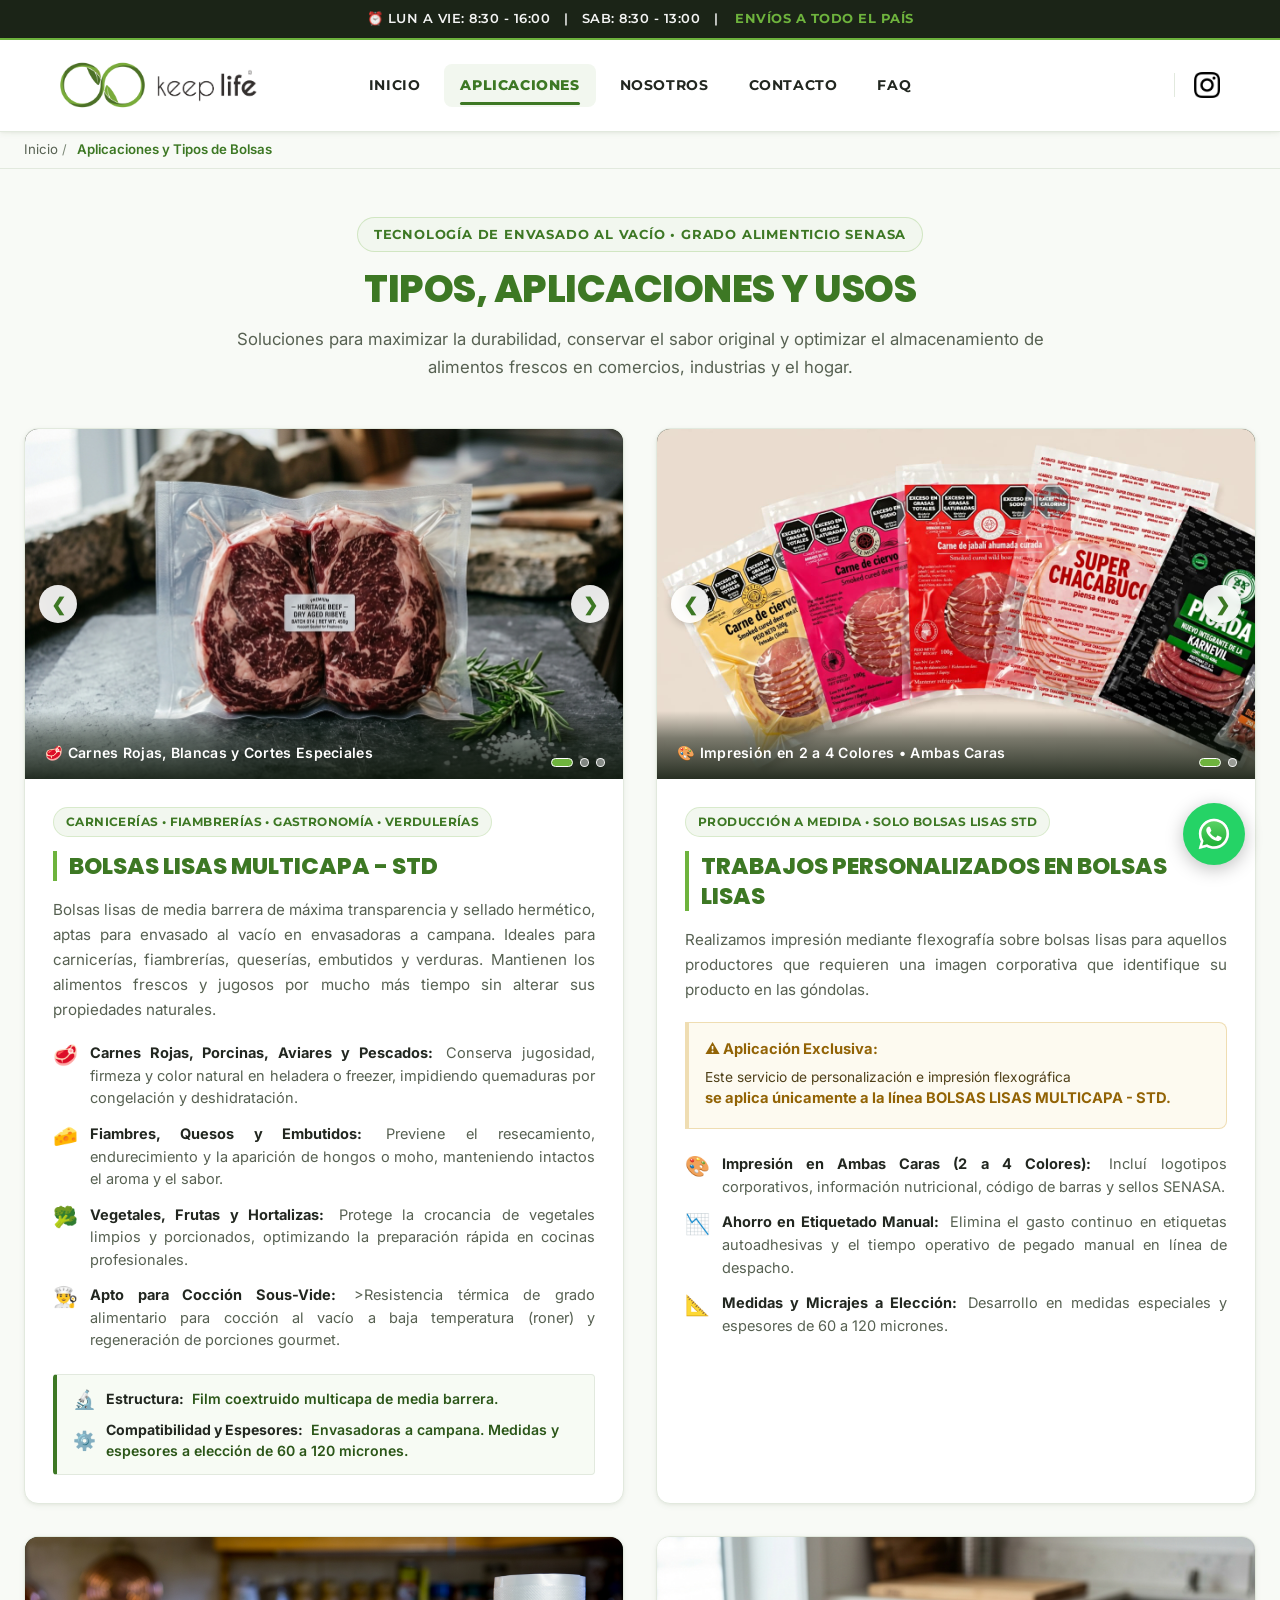
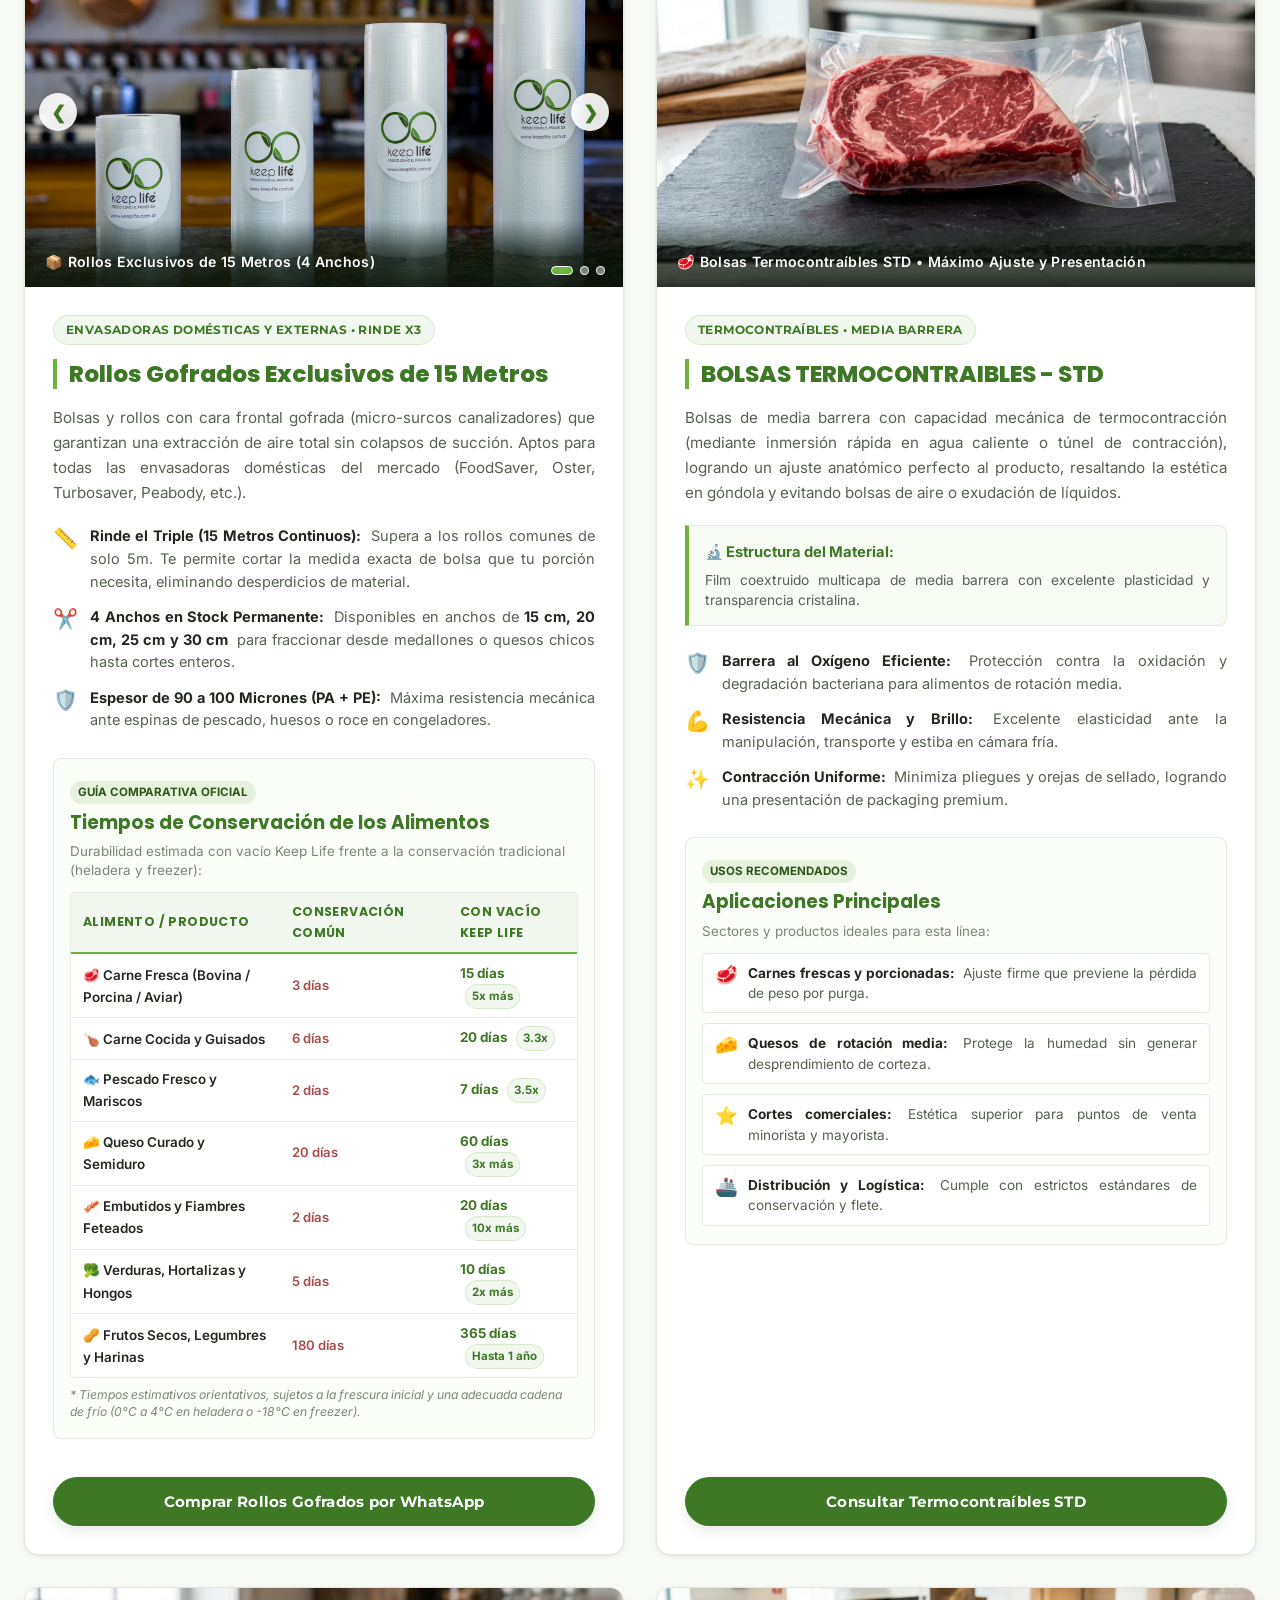
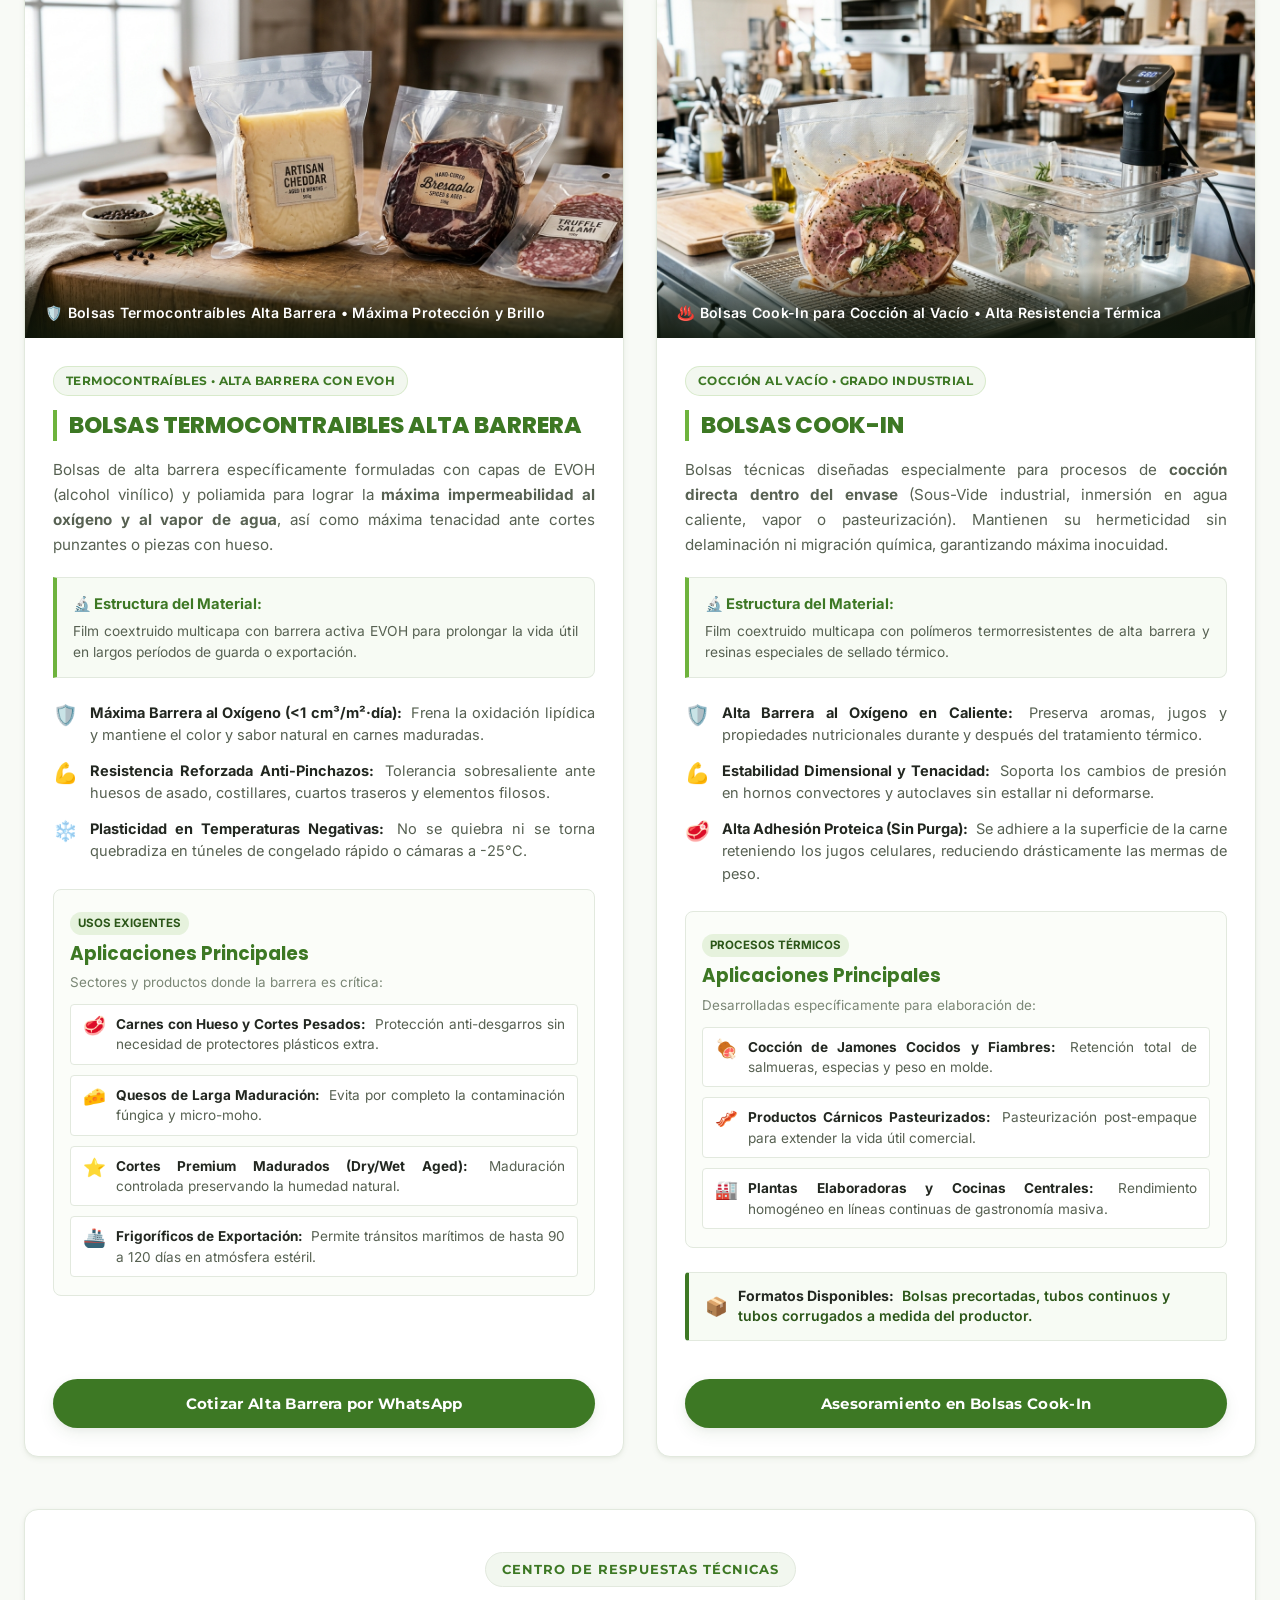
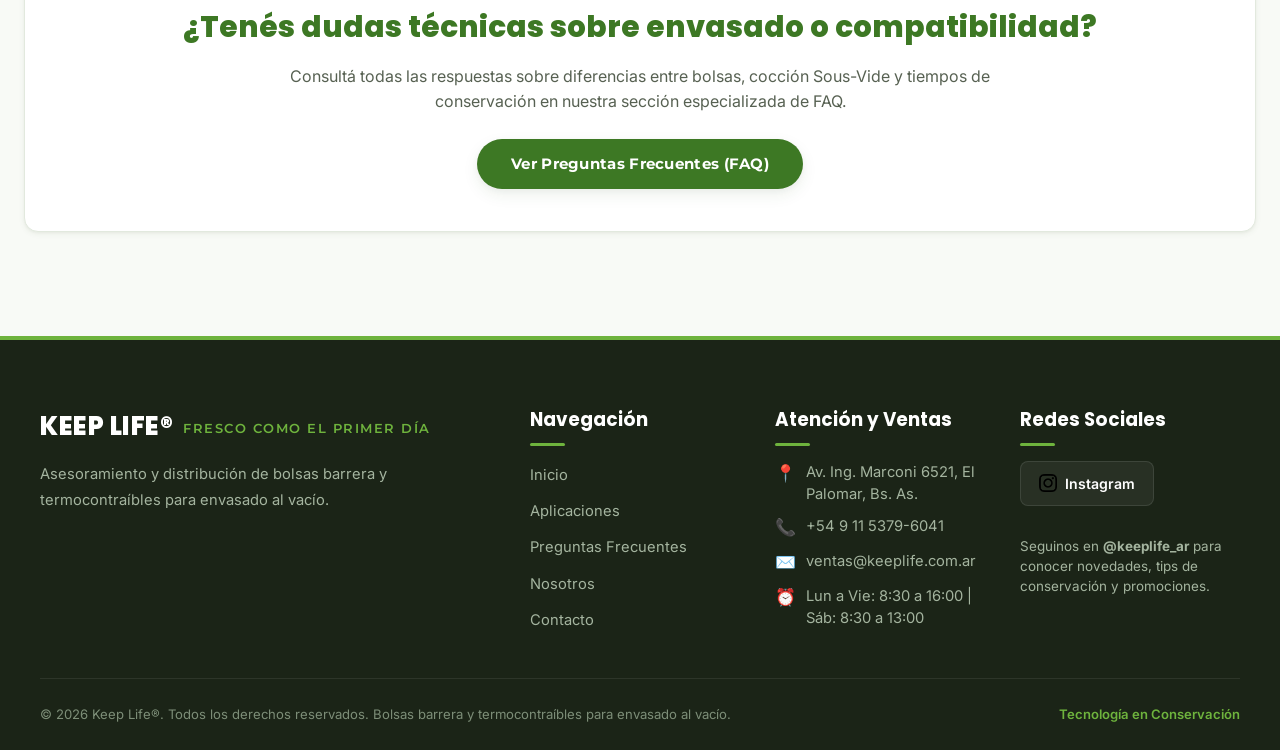
==== commit 66cab469: "seo final 1/2" ====
--- a/mySite/aplicaciones.html
+++ b/mySite/aplicaciones.html
@@ -266,7 +266,10 @@
                         <h2 class="rubro-card-title">BOLSAS LISAS MULTICAPA - STD</h2>
 
                         <p class="rubro-text-intro">
-                            Bolsas pouch lisas de alta transparencia y soldadura hermética ultra resistente (&lt;1% de oxígeno residual), diseñadas para envasadoras a campana industriales y de mostrador. Cuentan con un <strong>labio/boca levemente abierto adrede</strong> para agilizar la manipulación de operarios con manos húmedas o grasas. Aptas para contacto directo con alimentos con certificación de <strong>SENASA</strong>.
+                            Bolsas lisas de media barrera de máxima transparencia y sellado hermético, 
+                            aptas para envasado al vacío en envasadoras a campana. Ideales para carnicerías, 
+                            fiambrerías, queserías, embutidos y verduras. Mantienen los alimentos frescos y 
+                            jugosos por mucho más tiempo sin alterar sus propiedades naturales.
                         </p>
 
                         <ul class="rubro-features-list">
@@ -280,41 +283,41 @@
                             <li>
                                 <span class="feature-icon">🧀</span>
                                 <div>
-                                    <strong>Fiambres, Quesos Duros y Blandos:</strong>
-                                    <span>Evita la proliferación de hongos aeróbicos y el resecamiento superficial, manteniendo inalterables sabor y bouquet.</span>
+                                    <strong>Fiambres, Quesos y Embutidos:</strong>
+                                    <span>Previene el resecamiento, endurecimiento y la aparición de hongos o moho, manteniendo intactos el aroma y el sabor.</span>
                                 </div>
                             </li>
                             <li>
                                 <span class="feature-icon">🥦</span>
                                 <div>
-                                    <strong>Vegetales, Frutas y Mise en Place:</strong>
+                                    <strong>Vegetales, Frutas y Hortalizas:</strong>
                                     <span>Protege la crocancia de vegetales limpios y porcionados, optimizando la preparación rápida en cocinas profesionales.</span>
                                 </div>
                             </li>
                             <li>
                                 <span class="feature-icon">👨‍🍳</span>
                                 <div>
-                                    <strong>Línea Térmica (Sous-Vide y Autoclave):</strong>
-                                    <span><strong>Bolsa Tipo A:</strong> soporta hasta 80°C para cocción Sous-Vide. <strong>Bolsa Tipo B:</strong> tolera más de 120°C para esterilización y procesos en autoclave.</span>
+                                    <strong>Apto para Cocción Sous-Vide:</strong>
+                                    <span>>Resistencia térmica de grado alimentario para cocción al vacío a baja temperatura (roner) y regeneración de porciones gourmet.</span>
                                 </div>
                             </li>
                         </ul>
 
                         <!-- Soluciones Gastronomía y Comercios -->
-                        <div class="rubro-highlight-box">
+                        <!-- <div class="rubro-highlight-box">
                             <strong>🍽️ Insumos para Gastronomía y Comercios:</strong>
                             <p>
                                 Bandejas frío-calor, estuches, ensaladeras, potes, films alimenticios, papeles parafinados, papel manteca, mangas y bolsas e-commerce para complementar tu despacho comercial.
                             </p>
-                        </div>
+                        </div> -->
 
                         <!-- Estructura del Material y Compatibilidad -->
                         <div class="product-specs-box">
                             <div class="spec-row">
                                 <span class="spec-icon">🔬</span>
                                 <div class="spec-data">
-                                    <strong>Composición Multicapa:</strong>
-                                    <span>Poliamida (barrera O₂), Polietileno (sellado hermético) y EVOH sin migración organoléptica.</span>
+                                    <strong>Estructura:</strong>
+                                    <span>Film coextruido multicapa de media barrera.</span>
                                 </div>
                             </div>
                             <div class="spec-row">
@@ -324,12 +327,6 @@
                                     <span>Envasadoras a campana. Medidas y espesores a elección de 60 a 120 micrones.</span>
                                 </div>
                             </div>
-                        </div>
-
-                        <div class="rubro-cta-container">
-                            <a href="https://wa.me/5491153796041?text=Hola%20Keep%20Life,%20quisiera%20cotizar%20bolsas%20lisas%20multicapa%20STD." target="_blank" rel="noopener noreferrer" class="btn btn-primary">
-                                Cotizar Bolsas Lisas por WhatsApp
-                            </a>
                         </div>
                     </div>
                 </article>
@@ -366,7 +363,7 @@
                         <h2 class="rubro-card-title">TRABAJOS PERSONALIZADOS EN BOLSAS LISAS</h2>
 
                         <p class="rubro-text-intro">
-                            Servicio de impresión flexográfica de alta definición para productores medianos y grandes que necesitan jerarquizar su producto en góndola, cumpliendo con normativas nutricionales vigentes y reduciendo costos de envasado.
+                           Realizamos impresión mediante flexografía sobre bolsas lisas para aquellos productores que requieren una imagen corporativa que identifique su producto en las góndolas.
                         </p>
 
                         <!-- AVISO DE APLICACIÓN EXCLUSIVA -->
@@ -382,7 +379,7 @@
                                 <span class="feature-icon">🎨</span>
                                 <div>
                                     <strong>Impresión en Ambas Caras (2 a 4 Colores):</strong>
-                                    <span>Incluí logotipos corporativos, información nutricional, código de barras y sellos SENASA con nitidez excepcional.</span>
+                                    <span>Incluí logotipos corporativos, información nutricional, código de barras y sellos SENASA.</span>
                                 </div>
                             </li>
                             <li>
@@ -395,19 +392,19 @@
                             <li>
                                 <span class="feature-icon">📐</span>
                                 <div>
-                                    <strong>Polímero / Cliché Propio:</strong>
-                                    <span>El cliché de impresión se abona una única vez y queda a disposición del cliente para sucesivas órdenes de producción.</span>
+                                    <strong>Medidas y Micrajes a Elección:</strong>
+                                    <span>Desarrollo en medidas especiales y espesores de 60 a 120 micrones.</span>
                                 </div>
                             </li>
                         </ul>
 
                         <!-- Bloque de Distribución y Venta Directa -->
-                        <div class="custom-bags-section">
+                        <!-- <div class="custom-bags-section">
                             <div class="custom-bags-header">
                                 <span class="custom-bags-badge">Venta Directa de Fábrica</span>
                                 <h3 class="custom-bags-title">Distribución Mayorista y Precios de Fábrica</h3>
                                 <p class="custom-bags-subtitle">
-                                    Soluciones para frigoríficos, queserías, papeleras y distribuidores:
+                                    Atención personalizada para productores, distribuidores y papeleras:
                                 </p>
                             </div>
 
@@ -416,24 +413,18 @@
                                     <span class="custom-feature-icon">🏭</span>
                                     <div>
                                         <strong>Precios Competitivos:</strong>
-                                        <span>Vinculados a la fabricación directa de polietilenos de baja densidad en bolsas, bobinas y láminas.</span>
+                                        <span>Precios directos para papeleras, frigoríficos y distribuidores con asesoramiento técnico especializado.</span>
                                     </div>
                                 </div>
                                 <div class="custom-bag-feature">
                                     <span class="custom-feature-icon">🚚</span>
                                     <div>
-                                        <strong>Flota Propia de Reparto:</strong>
-                                        <span>Entregas semanales en CABA y GBA. Despacho ágil en transportes o expresos para el interior del país.</span>
+                                        <strong>Reparto y Envíos a Todo el País:</strong>
+                                        <span>Flota propia con entregas semanales en CABA y GBA. Despacho ágil en transportes y expresos para clientes en el interior del país.</span>
                                     </div>
                                 </div>
                             </div>
-                        </div>
-
-                        <div class="rubro-cta-container">
-                            <a href="https://wa.me/5491153796041?text=Hola%20Keep%20Life,%20quisiera%20asesoramiento%20para%20bolsas%20personalizadas%20impresas." target="_blank" rel="noopener noreferrer" class="btn btn-primary">
-                                Consultar por Bolsas Personalizadas
-                            </a>
-                        </div>
+                        </div> -->
                     </div>
                 </article>
 
--- a/mySite/styles/style.css
+++ b/mySite/styles/style.css
@@ -107,7 +107,7 @@
 
 /* Títulos de sección globales */
 .section-title-container {
-    padding: 65px 20px 45px;
+    padding: 35px 20px 45px;
     text-align: center;
     background-color: var(--color-primario-suave);
     border-bottom: 1px solid var(--color-borde);
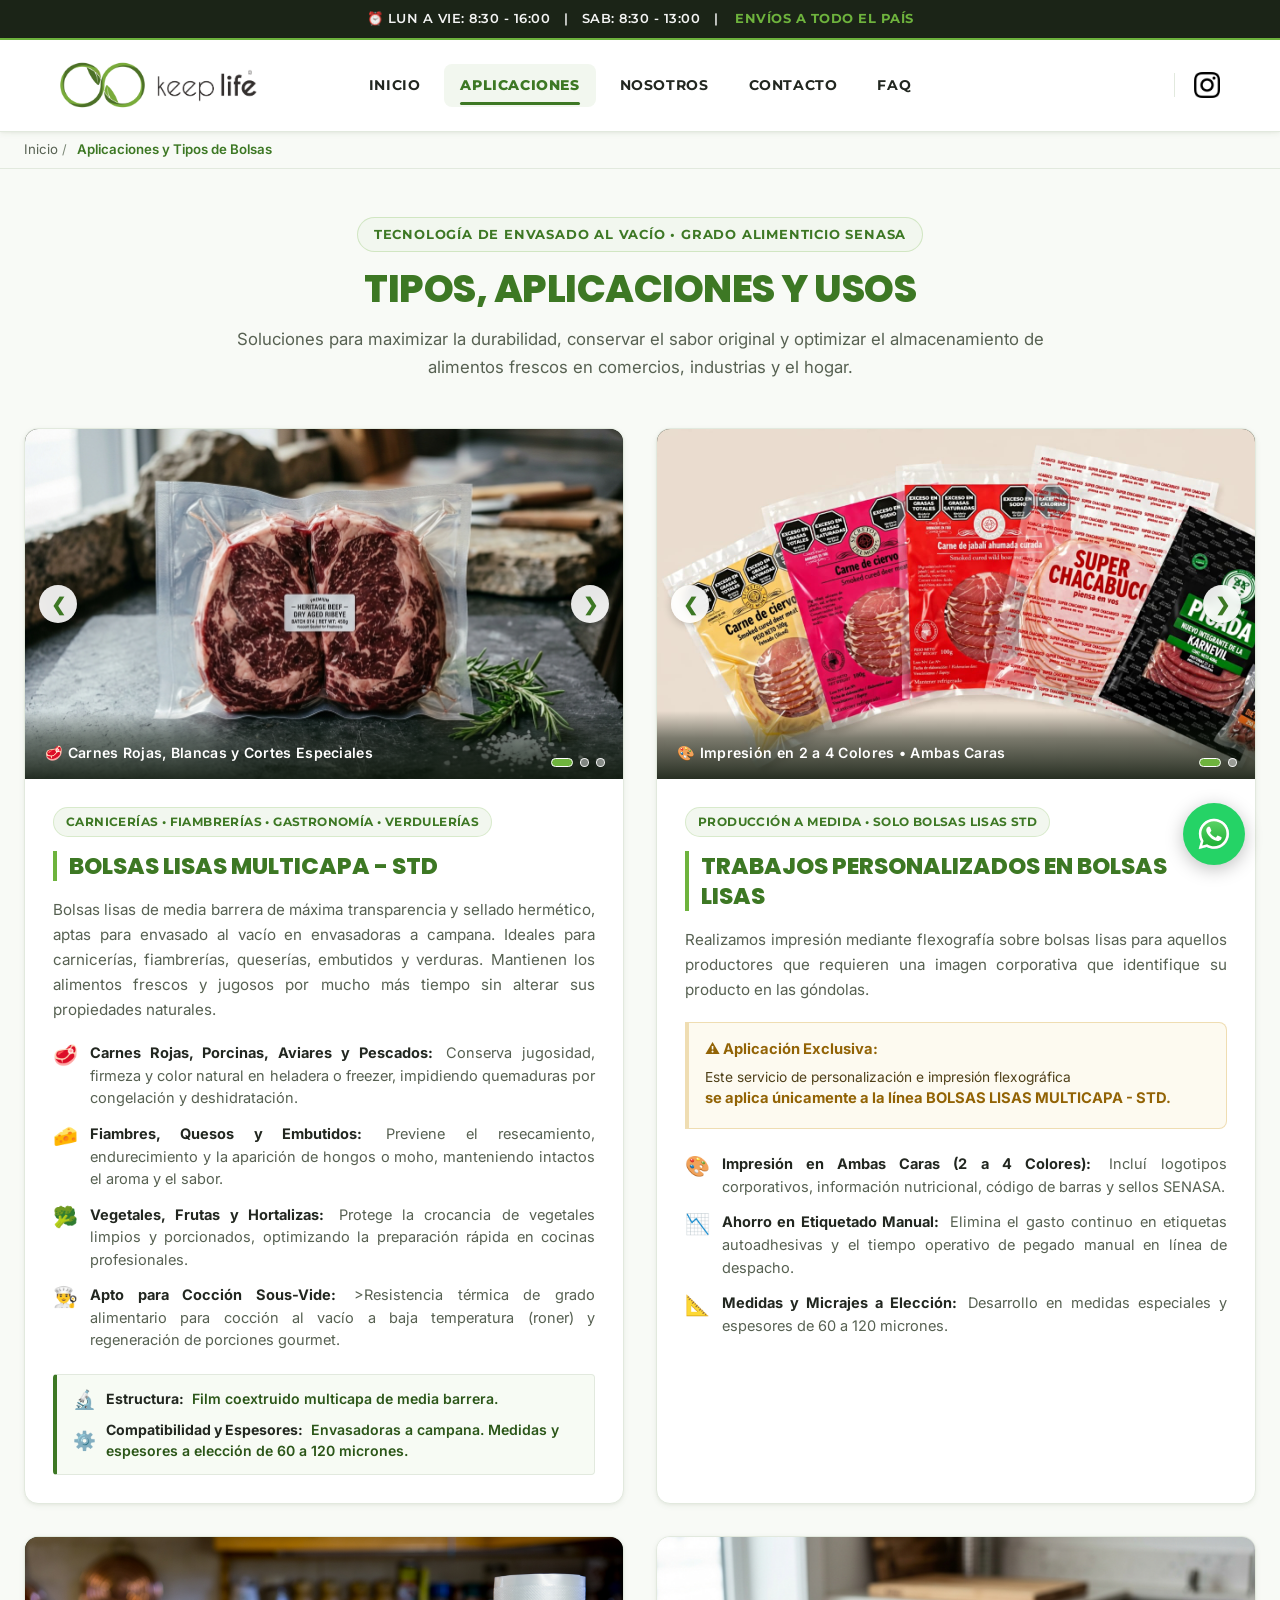
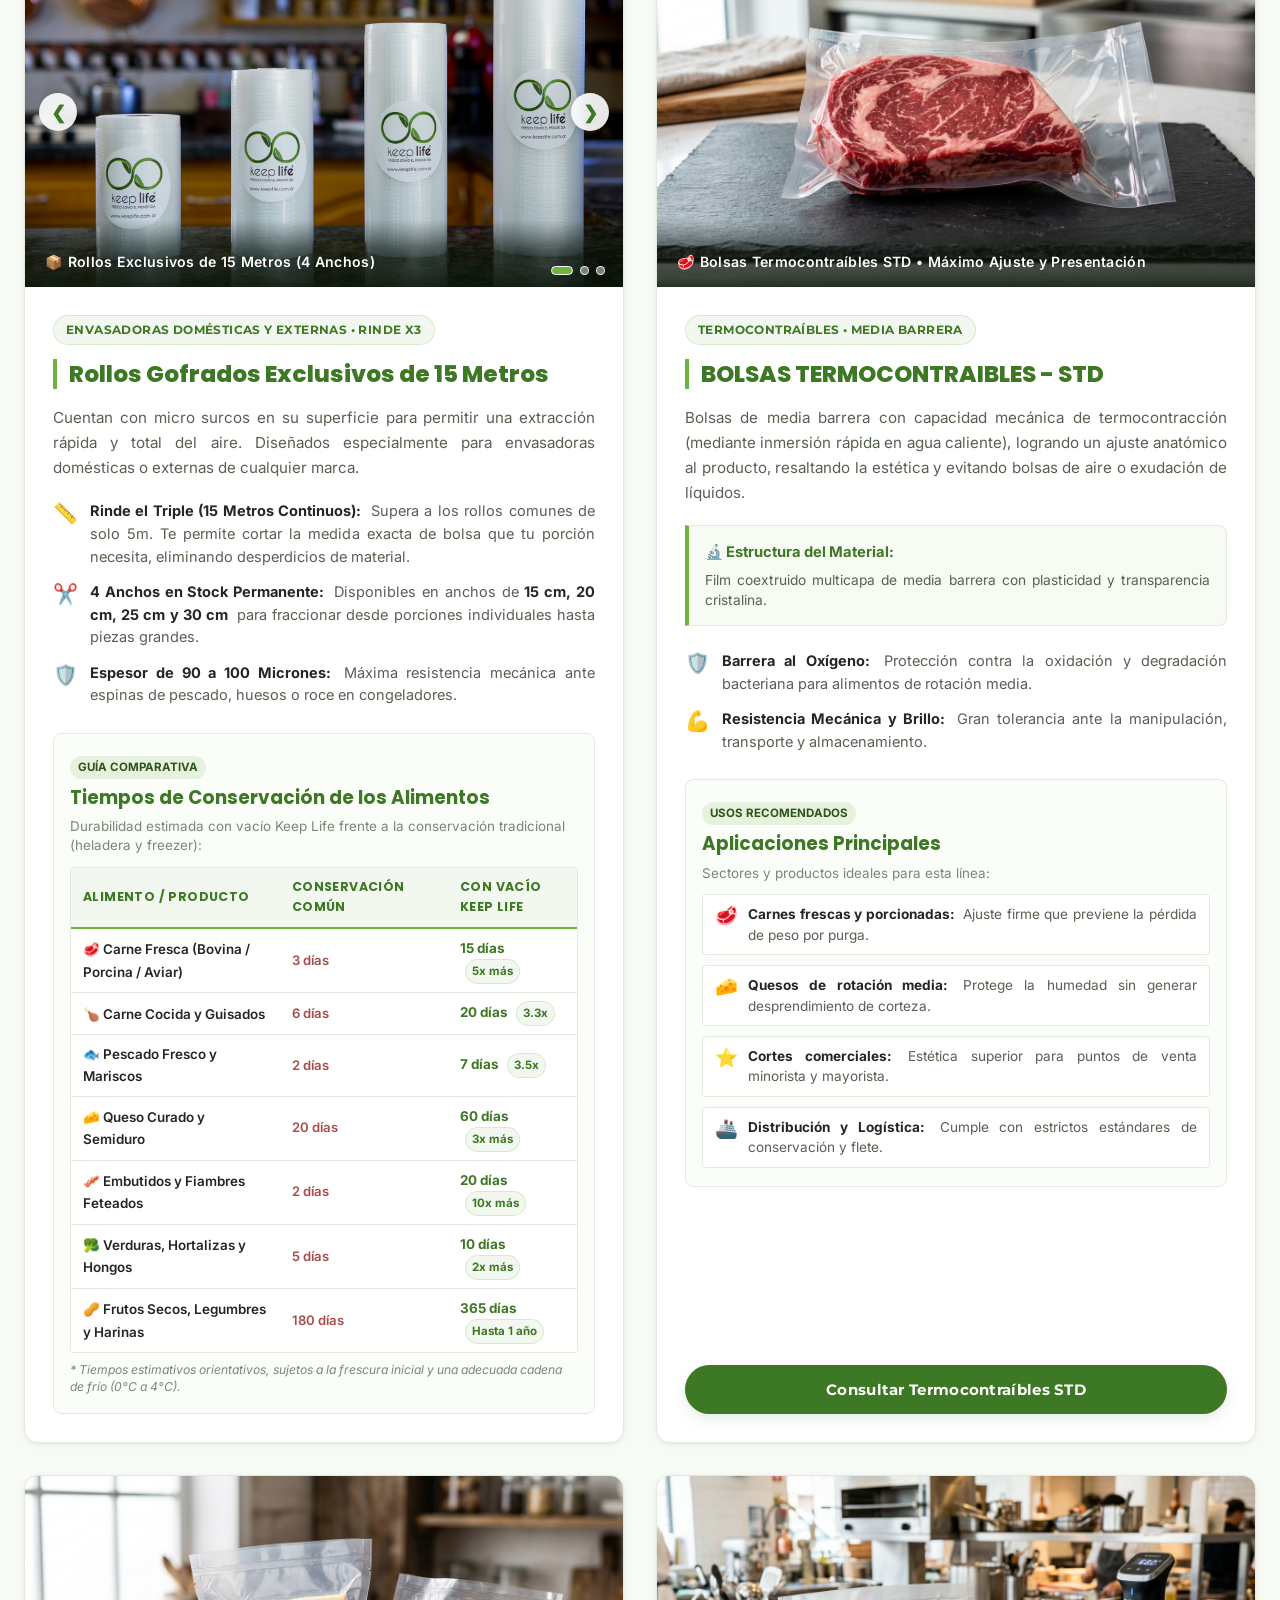
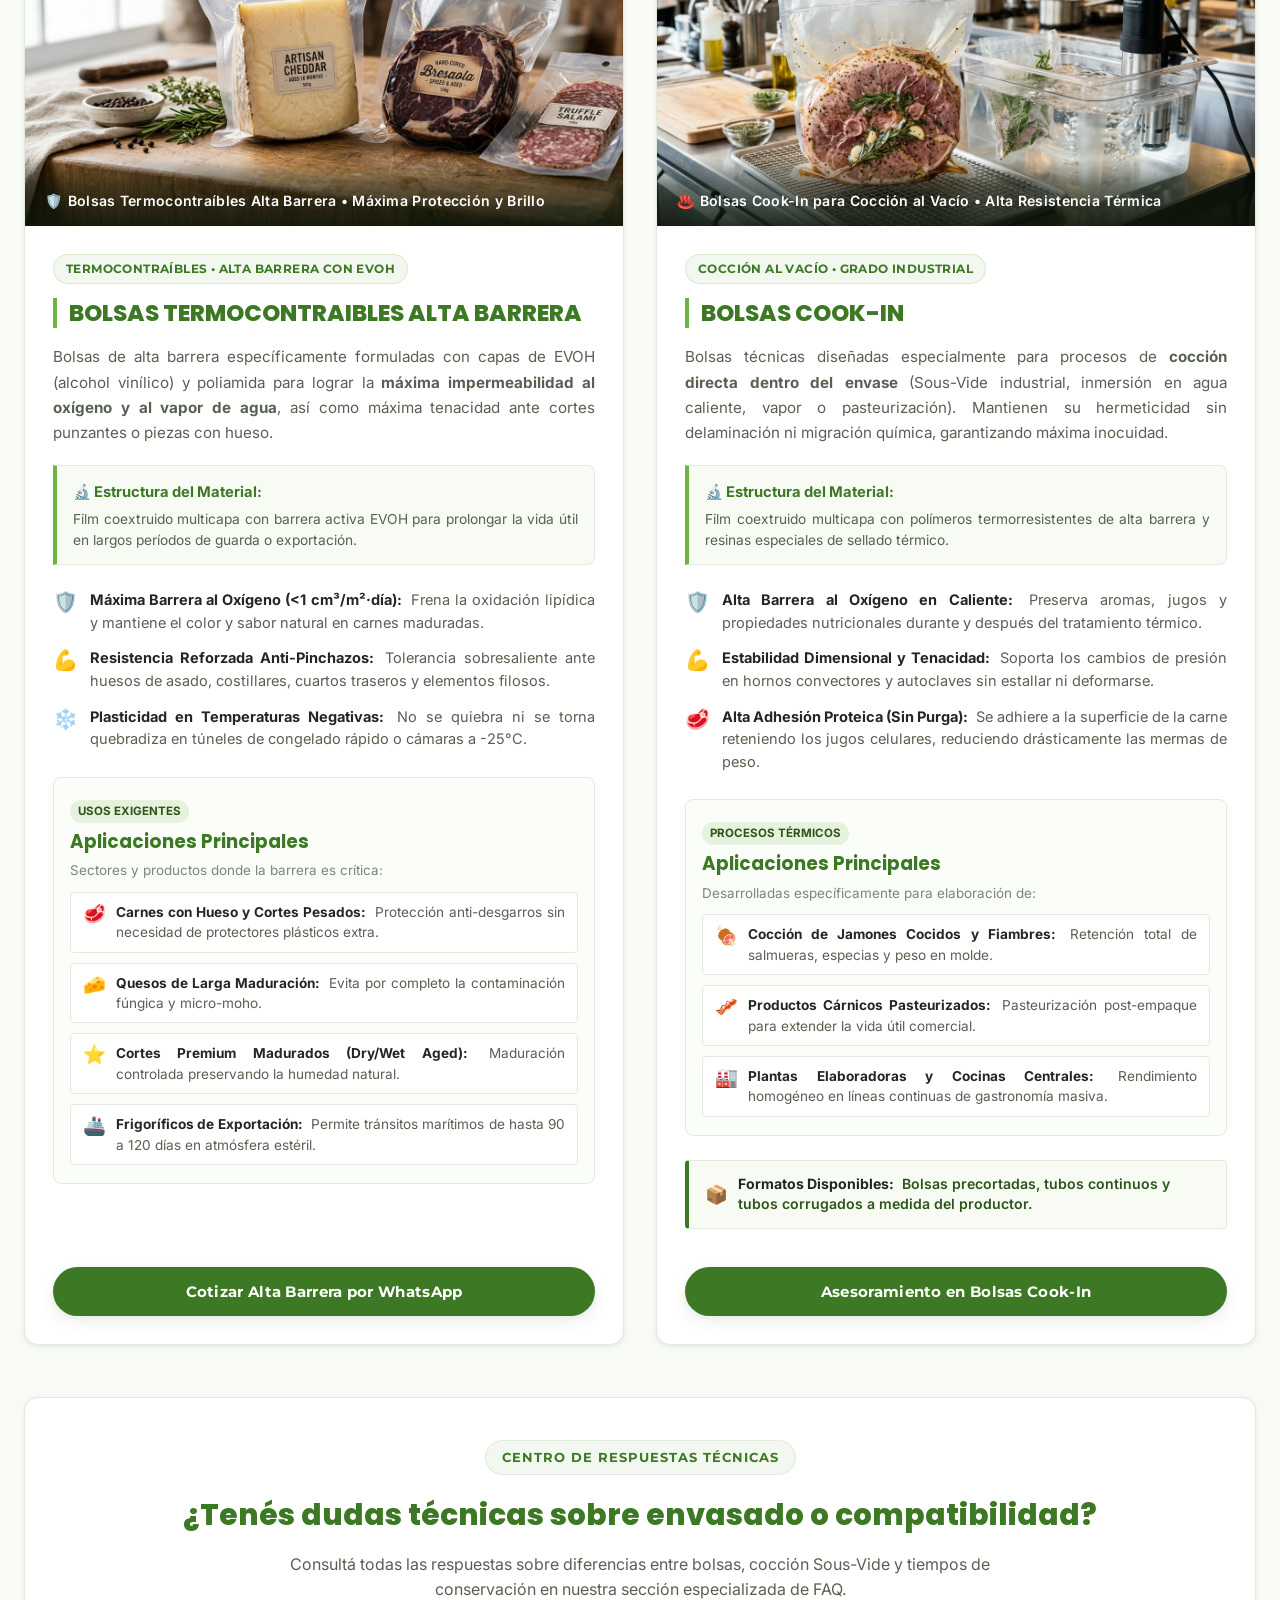
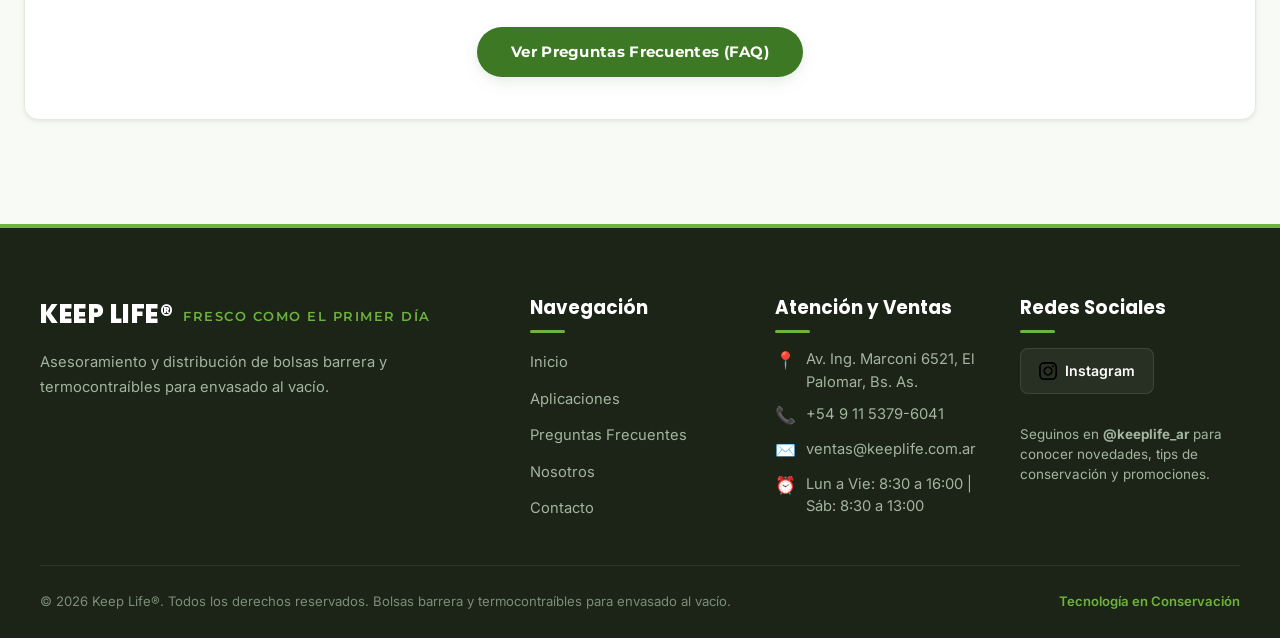
==== commit 57d0d5bb: "2/2" ====
--- a/mySite/aplicaciones.html
+++ b/mySite/aplicaciones.html
@@ -465,7 +465,7 @@
                         <h2 class="rubro-card-title">Rollos Gofrados Exclusivos de 15 Metros</h2>
 
                         <p class="rubro-text-intro">
-                            Bolsas y rollos con cara frontal gofrada (micro-surcos canalizadores) que garantizan una extracción de aire total sin colapsos de succión. Aptos para todas las envasadoras domésticas del mercado (FoodSaver, Oster, Turbosaver, Peabody, etc.).
+                          Cuentan con micro surcos en su superficie para permitir una extracción rápida y total del aire. Diseñados especialmente para envasadoras domésticas o externas de cualquier marca.
                         </p>
 
                         <ul class="rubro-features-list">
@@ -480,13 +480,13 @@
                                 <span class="feature-icon">✂️</span>
                                 <div>
                                     <strong>4 Anchos en Stock Permanente:</strong>
-                                    <span>Disponibles en anchos de <strong>15 cm, 20 cm, 25 cm y 30 cm</strong> para fraccionar desde medallones o quesos chicos hasta cortes enteros.</span>
+                                    <span>Disponibles en anchos de <strong>15 cm, 20 cm, 25 cm y 30 cm</strong> para fraccionar desde porciones individuales hasta piezas grandes.</span>
                                 </div>
                             </li>
                             <li>
                                 <span class="feature-icon">🛡️</span>
                                 <div>
-                                    <strong>Espesor de 90 a 100 Micrones (PA + PE):</strong>
+                                    <strong>Espesor de 90 a 100 Micrones:</strong>
                                     <span>Máxima resistencia mecánica ante espinas de pescado, huesos o roce en congeladores.</span>
                                 </div>
                             </li>
@@ -495,7 +495,7 @@
                         <!-- SUBSECCIÓN UNIDA: TIEMPOS DE CONSERVACIÓN -->
                         <div id="tabla-conservacion" class="durability-table-section">
                             <div class="durability-header">
-                                <span class="durability-badge">Guía Comparativa Oficial</span>
+                                <span class="durability-badge">Guía Comparativa</span>
                                 <h3 class="durability-title">Tiempos de Conservación de los Alimentos</h3>
                                 <p class="durability-subtitle">
                                     Durabilidad estimada con vacío Keep Life frente a la conservación tradicional (heladera y freezer):
@@ -550,13 +550,7 @@
                                     </tbody>
                                 </table>
                             </div>
-                            <small class="table-note">* Tiempos estimativos orientativos, sujetos a la frescura inicial y una adecuada cadena de frío (0°C a 4°C en heladera o -18°C en freezer).</small>
-                        </div>
-
-                        <div class="rubro-cta-container">
-                            <a href="https://wa.me/5491153796041?text=Hola%20Keep%20Life,%20quisiera%20comprar%20rollos%20gofrados%20de%2015%20metros." target="_blank" rel="noopener noreferrer" class="btn btn-primary">
-                                Comprar Rollos Gofrados por WhatsApp
-                            </a>
+                            <small class="table-note">* Tiempos estimativos orientativos, sujetos a la frescura inicial y una adecuada cadena de frío (0°C a 4°C).</small>
                         </div>
                     </div>
                 </article>
@@ -577,13 +571,13 @@
                         <h2 class="rubro-card-title">BOLSAS TERMOCONTRAIBLES - STD</h2>
 
                         <p class="rubro-text-intro">
-                            Bolsas de media barrera con capacidad mecánica de termocontracción (mediante inmersión rápida en agua caliente o túnel de contracción), logrando un ajuste anatómico perfecto al producto, resaltando la estética en góndola y evitando bolsas de aire o exudación de líquidos.
+                            Bolsas de media barrera con capacidad mecánica de termocontracción (mediante inmersión rápida en agua caliente), logrando un ajuste anatómico al producto, resaltando la estética y evitando bolsas de aire o exudación de líquidos.
                         </p>
 
                         <!-- Estructura del Material -->
                         <div class="rubro-highlight-box">
                             <strong>🔬 Estructura del Material:</strong>
-                            <p>Film coextruido multicapa de media barrera con excelente plasticidad y transparencia cristalina.</p>
+                            <p>Film coextruido multicapa de media barrera con plasticidad y transparencia cristalina.</p>
                         </div>
 
                         <!-- Lista de Características -->
@@ -591,7 +585,7 @@
                             <li>
                                 <span class="feature-icon">🛡️</span>
                                 <div>
-                                    <strong>Barrera al Oxígeno Eficiente:</strong>
+                                    <strong>Barrera al Oxígeno:</strong>
                                     <span>Protección contra la oxidación y degradación bacteriana para alimentos de rotación media.</span>
                                 </div>
                             </li>
@@ -599,14 +593,7 @@
                                 <span class="feature-icon">💪</span>
                                 <div>
                                     <strong>Resistencia Mecánica y Brillo:</strong>
-                                    <span>Excelente elasticidad ante la manipulación, transporte y estiba en cámara fría.</span>
-                                </div>
-                            </li>
-                            <li>
-                                <span class="feature-icon">✨</span>
-                                <div>
-                                    <strong>Contracción Uniforme:</strong>
-                                    <span>Minimiza pliegues y orejas de sellado, logrando una presentación de packaging premium.</span>
+                                    <span>Gran tolerancia ante la manipulación, transporte y almacenamiento.</span>
                                 </div>
                             </li>
                         </ul>
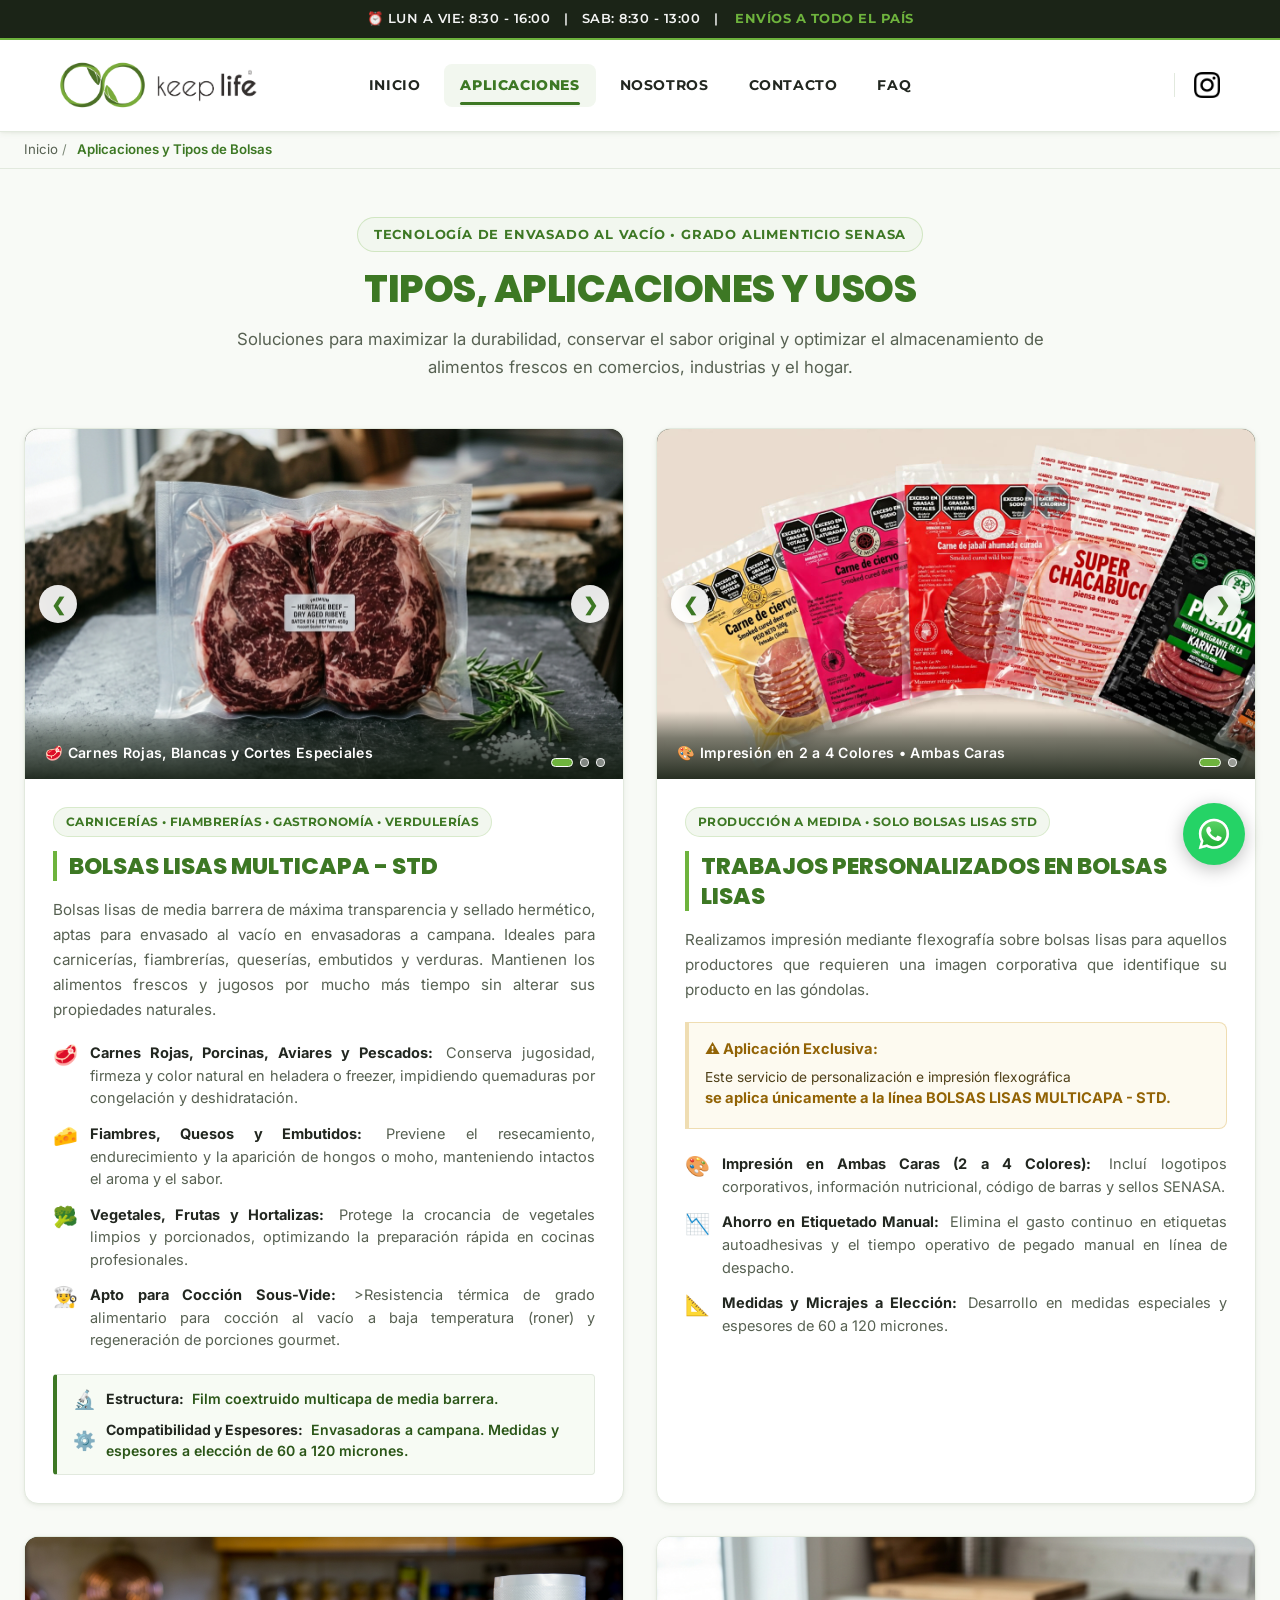
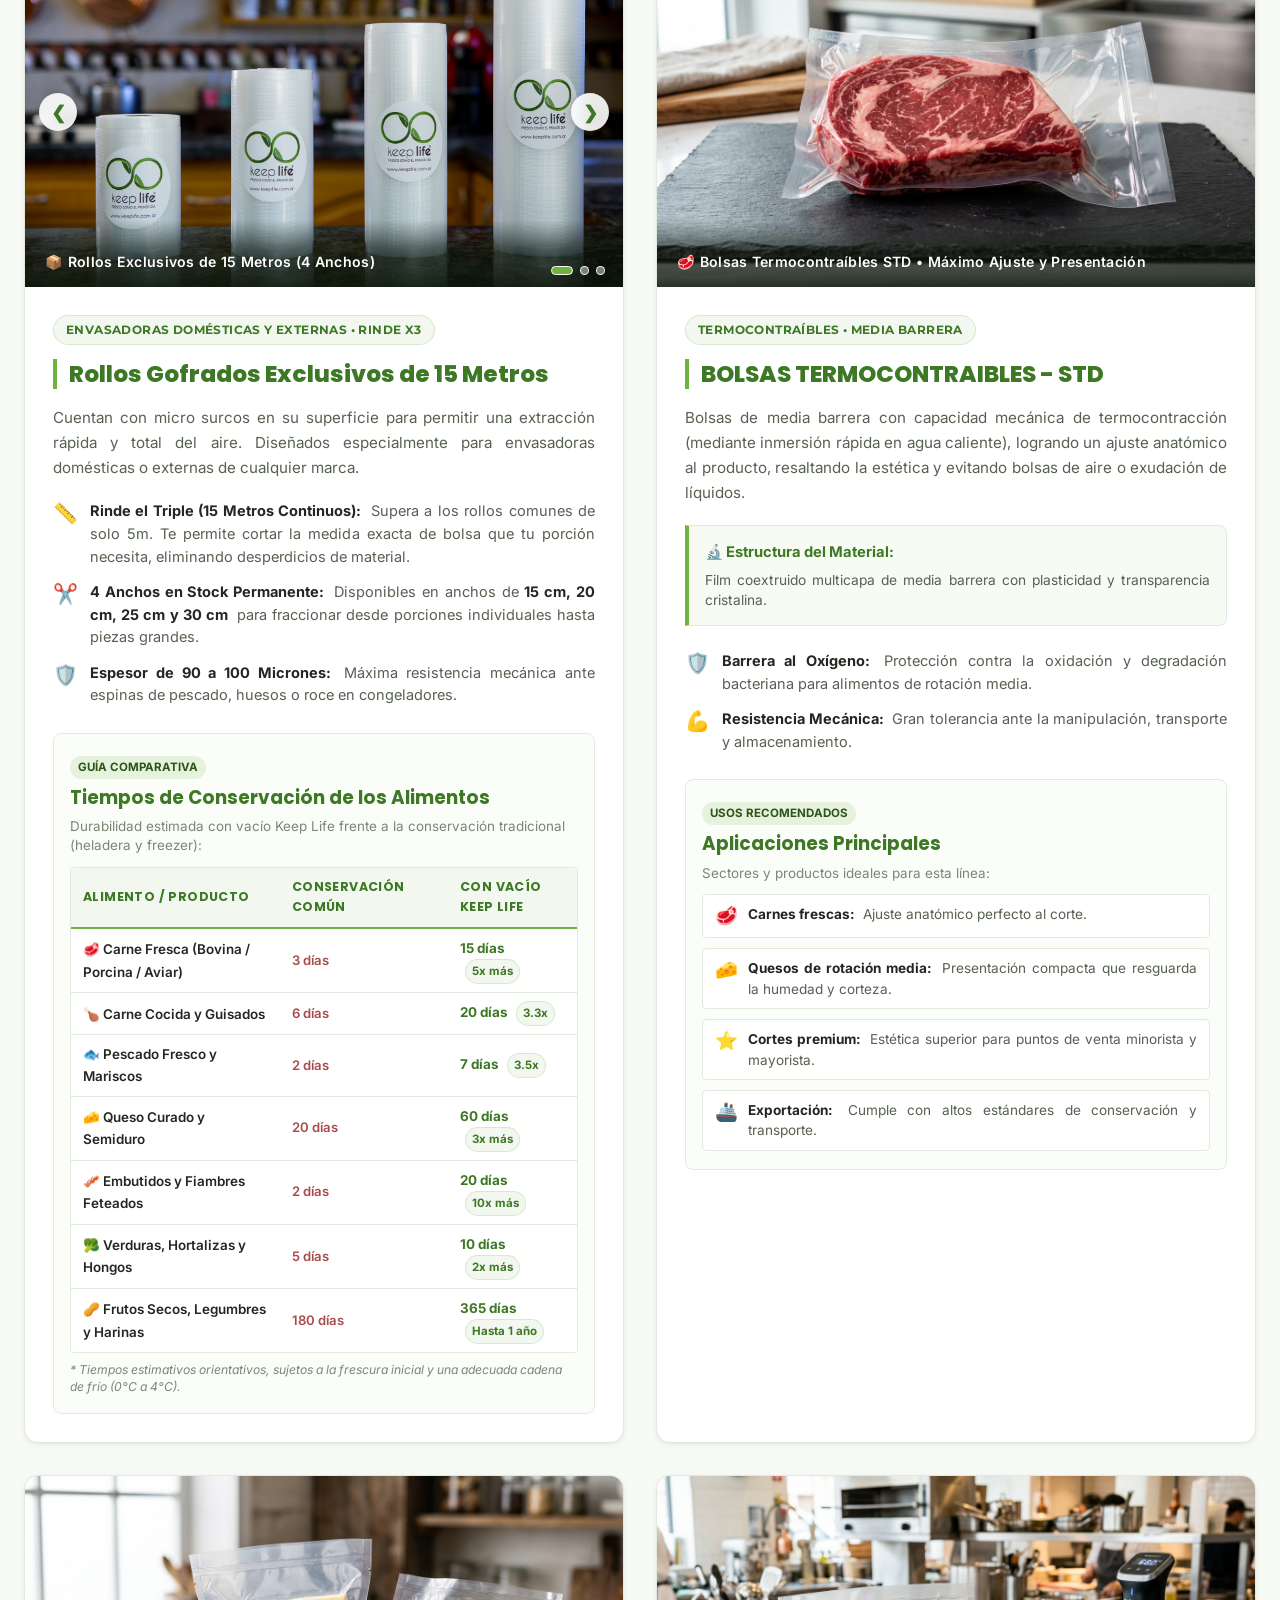
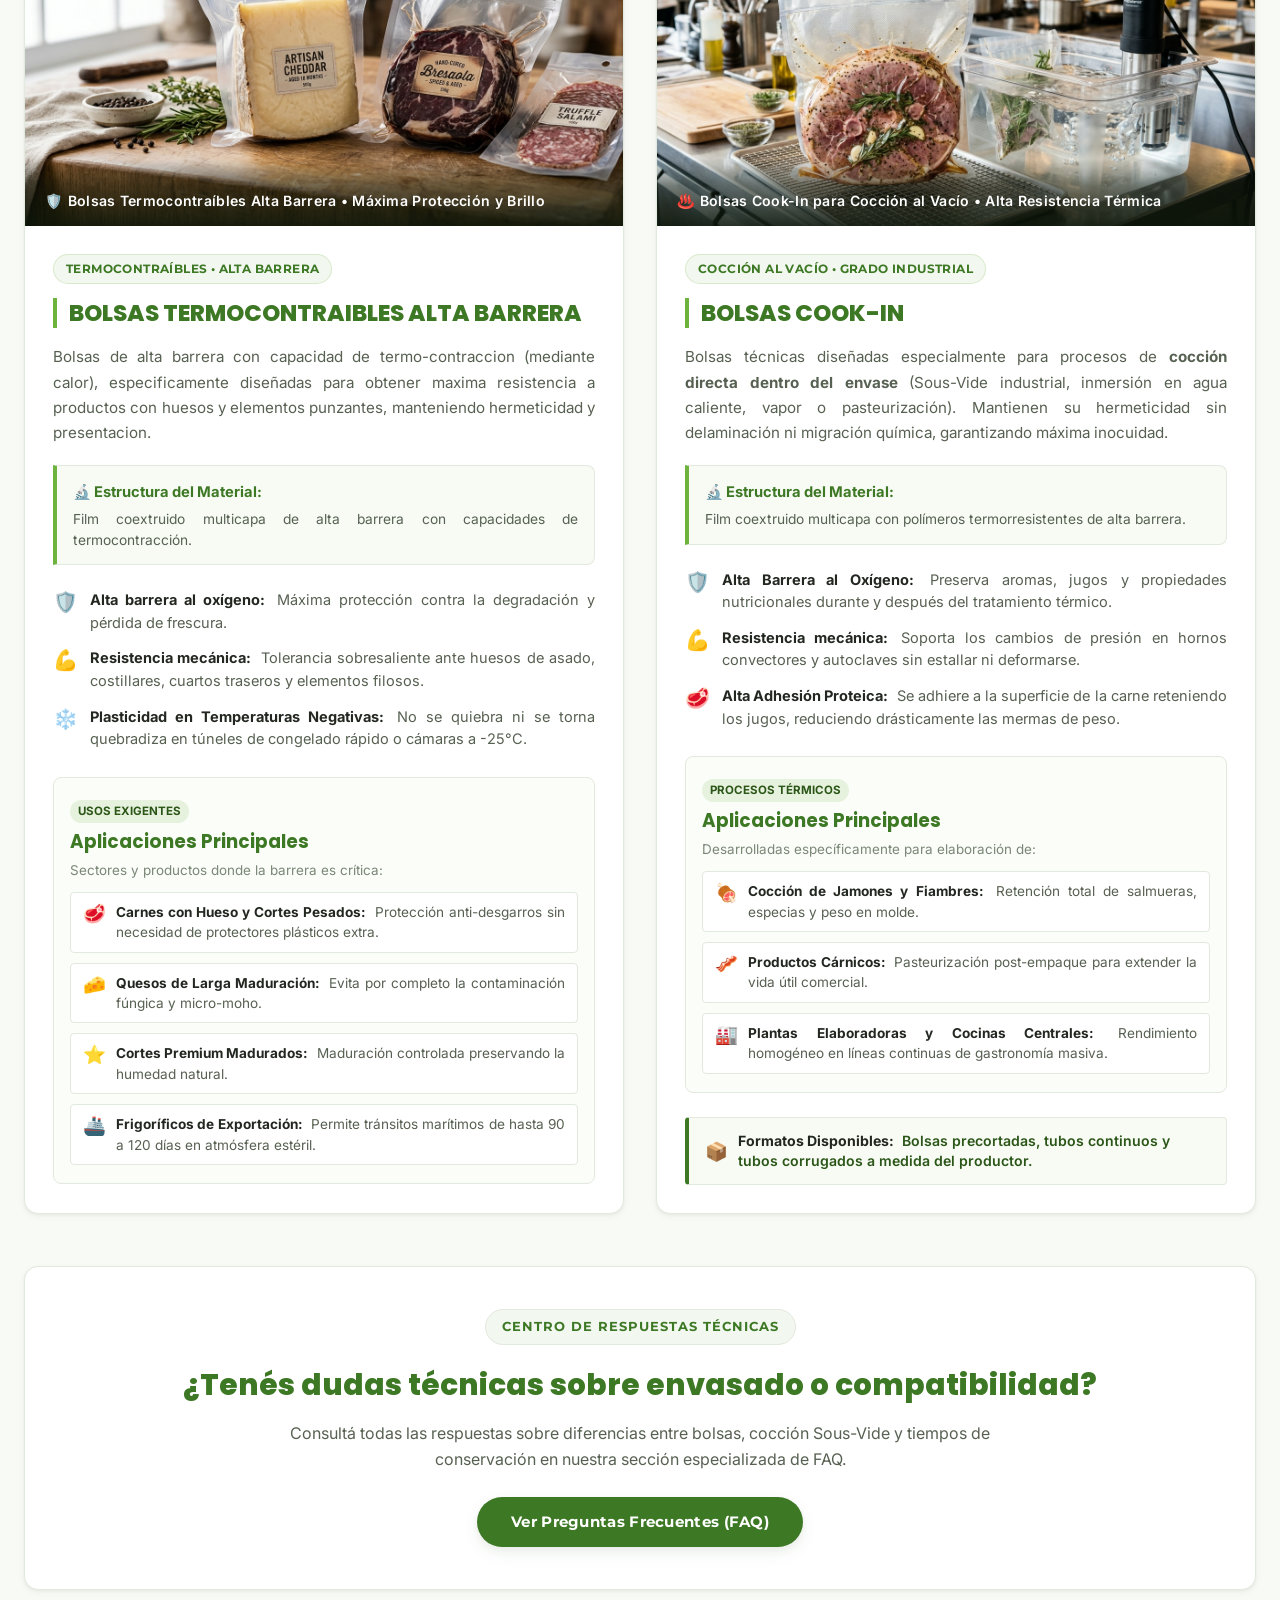
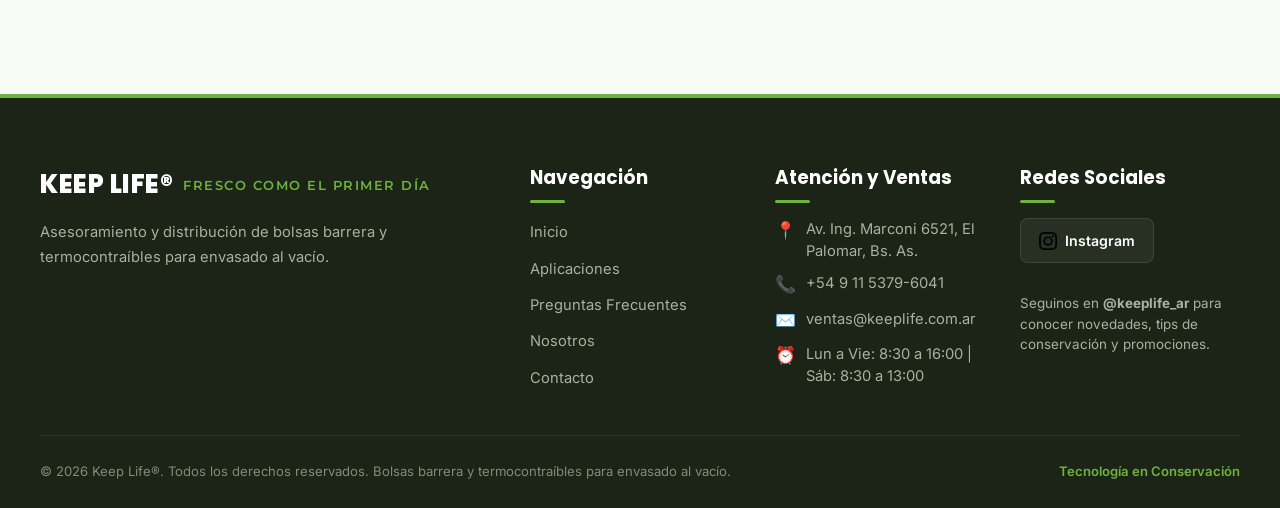
==== commit 893b68e5: "seo 3" ====
--- a/mySite/aplicaciones.html
+++ b/mySite/aplicaciones.html
@@ -592,7 +592,7 @@
                             <li>
                                 <span class="feature-icon">💪</span>
                                 <div>
-                                    <strong>Resistencia Mecánica y Brillo:</strong>
+                                    <strong>Resistencia Mecánica:</strong>
                                     <span>Gran tolerancia ante la manipulación, transporte y almacenamiento.</span>
                                 </div>
                             </li>
@@ -609,29 +609,23 @@
                             <div class="custom-bags-grid">
                                 <div class="custom-bag-feature">
                                     <span class="custom-feature-icon">🥩</span>
-                                    <div><strong>Carnes frescas y porcionadas:</strong> <span>Ajuste firme que previene la pérdida de peso por purga.</span></div>
+                                    <div><strong>Carnes frescas:</strong> <span>Ajuste anatómico perfecto al corte.</span></div>
                                 </div>
                                 <div class="custom-bag-feature">
                                     <span class="custom-feature-icon">🧀</span>
-                                    <div><strong>Quesos de rotación media:</strong> <span>Protege la humedad sin generar desprendimiento de corteza.</span></div>
+                                    <div><strong>Quesos de rotación media:</strong> <span>Presentación compacta que resguarda la humedad y corteza.</span></div>
                                 </div>
                                 <div class="custom-bag-feature">
                                     <span class="custom-feature-icon">⭐</span>
-                                    <div><strong>Cortes comerciales:</strong> <span>Estética superior para puntos de venta minorista y mayorista.</span></div>
+                                    <div><strong>Cortes premium:</strong> <span>Estética superior para puntos de venta minorista y mayorista.</span></div>
                                 </div>
                                 <div class="custom-bag-feature">
                                     <span class="custom-feature-icon">🚢</span>
-                                    <div><strong>Distribución y Logística:</strong> <span>Cumple con estrictos estándares de conservación y flete.</span></div>
-                                </div>
-                            </div>
-                        </div>
-
-                        <div class="rubro-cta-container">
-                            <a href="https://wa.me/5491153796041?text=Hola%20Keep%20Life,%20quisiera%20asesoramiento%20sobre%20bolsas%20termocontra%C3%ADbles%20STD." target="_blank" rel="noopener noreferrer" class="btn btn-primary">
-                                Consultar Termocontraíbles STD
-                            </a>
-                        </div>
-                    </div>
+                                    <div><strong>Exportación:</strong> <span>Cumple con altos estándares de conservación y transporte.</span></div>
+                                </div>
+                            </div>
+                        </div>
+
                 </article>
 
                 <!-- COLUMNA 5: BOLSAS TERMOCONTRAIBLES ALTA BARRERA -->
@@ -646,17 +640,19 @@
 
                     <!-- Contenido textual sintetizado -->
                     <div class="rubro-card-content">
-                        <span class="rubro-badge-tag">Termocontraíbles • Alta Barrera con EVOH</span>
+                        <span class="rubro-badge-tag">Termocontraíbles • Alta Barrera</span>
                         <h2 class="rubro-card-title">BOLSAS TERMOCONTRAIBLES ALTA BARRERA</h2>
 
                         <p class="rubro-text-intro">
-                            Bolsas de alta barrera específicamente formuladas con capas de EVOH (alcohol vinílico) y poliamida para lograr la <strong>máxima impermeabilidad al oxígeno y al vapor de agua</strong>, así como máxima tenacidad ante cortes punzantes o piezas con hueso.
+                             Bolsas de alta barrera con capacidad de termo-contraccion (mediante calor), 
+                             especificamente diseñadas para obtener maxima resistencia a productos con huesos y 
+                             elementos punzantes, manteniendo hermeticidad y presentacion.
                         </p>
 
                         <!-- Estructura del Material -->
                         <div class="rubro-highlight-box">
                             <strong>🔬 Estructura del Material:</strong>
-                            <p>Film coextruido multicapa con barrera activa EVOH para prolongar la vida útil en largos períodos de guarda o exportación.</p>
+                            <p>Film coextruido multicapa de alta barrera con capacidades de termocontracción.</p>
                         </div>
 
                         <!-- Lista de Características -->
@@ -664,14 +660,14 @@
                             <li>
                                 <span class="feature-icon">🛡️</span>
                                 <div>
-                                    <strong>Máxima Barrera al Oxígeno (&lt;1 cm³/m²·día):</strong>
-                                    <span>Frena la oxidación lipídica y mantiene el color y sabor natural en carnes maduradas.</span>
+                                    <strong>Alta barrera al oxígeno:</strong>
+                                    <span>Máxima protección contra la degradación y pérdida de frescura.</span>
                                 </div>
                             </li>
                             <li>
                                 <span class="feature-icon">💪</span>
                                 <div>
-                                    <strong>Resistencia Reforzada Anti-Pinchazos:</strong>
+                                    <strong>Resistencia mecánica:</strong>
                                     <span>Tolerancia sobresaliente ante huesos de asado, costillares, cuartos traseros y elementos filosos.</span>
                                 </div>
                             </li>
@@ -703,19 +699,13 @@
                                 </div>
                                 <div class="custom-bag-feature">
                                     <span class="custom-feature-icon">⭐</span>
-                                    <div><strong>Cortes Premium Madurados (Dry/Wet Aged):</strong> <span>Maduración controlada preservando la humedad natural.</span></div>
+                                    <div><strong>Cortes Premium Madurados:</strong> <span>Maduración controlada preservando la humedad natural.</span></div>
                                 </div>
                                 <div class="custom-bag-feature">
                                     <span class="custom-feature-icon">🚢</span>
                                     <div><strong>Frigoríficos de Exportación:</strong> <span>Permite tránsitos marítimos de hasta 90 a 120 días en atmósfera estéril.</span></div>
                                 </div>
                             </div>
-                        </div>
-
-                        <div class="rubro-cta-container">
-                            <a href="https://wa.me/5491153796041?text=Hola%20Keep%20Life,%20quisiera%20cotizar%20bolsas%20termocontra%C3%ADbles%20de%20alta%20barrera." target="_blank" rel="noopener noreferrer" class="btn btn-primary">
-                                Cotizar Alta Barrera por WhatsApp
-                            </a>
                         </div>
                     </div>
                 </article>
@@ -742,7 +732,7 @@
                         <!-- Estructura del Material -->
                         <div class="rubro-highlight-box">
                             <strong>🔬 Estructura del Material:</strong>
-                            <p>Film coextruido multicapa con polímeros termorresistentes de alta barrera y resinas especiales de sellado térmico.</p>
+                            <p>Film coextruido multicapa con polímeros termorresistentes de alta barrera.</p>
                         </div>
 
                         <!-- Lista de Características -->
@@ -750,22 +740,22 @@
                             <li>
                                 <span class="feature-icon">🛡️</span>
                                 <div>
-                                    <strong>Alta Barrera al Oxígeno en Caliente:</strong>
+                                    <strong>Alta Barrera al Oxígeno:</strong>
                                     <span>Preserva aromas, jugos y propiedades nutricionales durante y después del tratamiento térmico.</span>
                                 </div>
                             </li>
                             <li>
                                 <span class="feature-icon">💪</span>
                                 <div>
-                                    <strong>Estabilidad Dimensional y Tenacidad:</strong>
+                                    <strong>Resistencia mecánica:</strong>
                                     <span>Soporta los cambios de presión en hornos convectores y autoclaves sin estallar ni deformarse.</span>
                                 </div>
                             </li>
                             <li>
                                 <span class="feature-icon">🥩</span>
                                 <div>
-                                    <strong>Alta Adhesión Proteica (Sin Purga):</strong>
-                                    <span>Se adhiere a la superficie de la carne reteniendo los jugos celulares, reduciendo drásticamente las mermas de peso.</span>
+                                    <strong>Alta Adhesión Proteica:</strong>
+                                    <span>Se adhiere a la superficie de la carne reteniendo los jugos, reduciendo drásticamente las mermas de peso.</span>
                                 </div>
                             </li>
                         </ul>
@@ -781,11 +771,11 @@
                             <div class="custom-bags-grid">
                                 <div class="custom-bag-feature">
                                     <span class="custom-feature-icon">🍖</span>
-                                    <div><strong>Cocción de Jamones Cocidos y Fiambres:</strong> <span>Retención total de salmueras, especias y peso en molde.</span></div>
+                                    <div><strong>Cocción de Jamones y Fiambres:</strong> <span>Retención total de salmueras, especias y peso en molde.</span></div>
                                 </div>
                                 <div class="custom-bag-feature">
                                     <span class="custom-feature-icon">🥓</span>
-                                    <div><strong>Productos Cárnicos Pasteurizados:</strong> <span>Pasteurización post-empaque para extender la vida útil comercial.</span></div>
+                                    <div><strong>Productos Cárnicos:</strong> <span>Pasteurización post-empaque para extender la vida útil comercial.</span></div>
                                 </div>
                                 <div class="custom-bag-feature">
                                     <span class="custom-feature-icon">🏭</span>
@@ -805,11 +795,6 @@
                             </div>
                         </div>
 
-                        <div class="rubro-cta-container">
-                            <a href="https://wa.me/5491153796041?text=Hola%20Keep%20Life,%20quisiera%20asesoramiento%20t%C3%A9cnico%20sobre%20bolsas%20Cook-In." target="_blank" rel="noopener noreferrer" class="btn btn-primary">
-                                Asesoramiento en Bolsas Cook-In
-                            </a>
-                        </div>
                     </div>
                 </article>
 
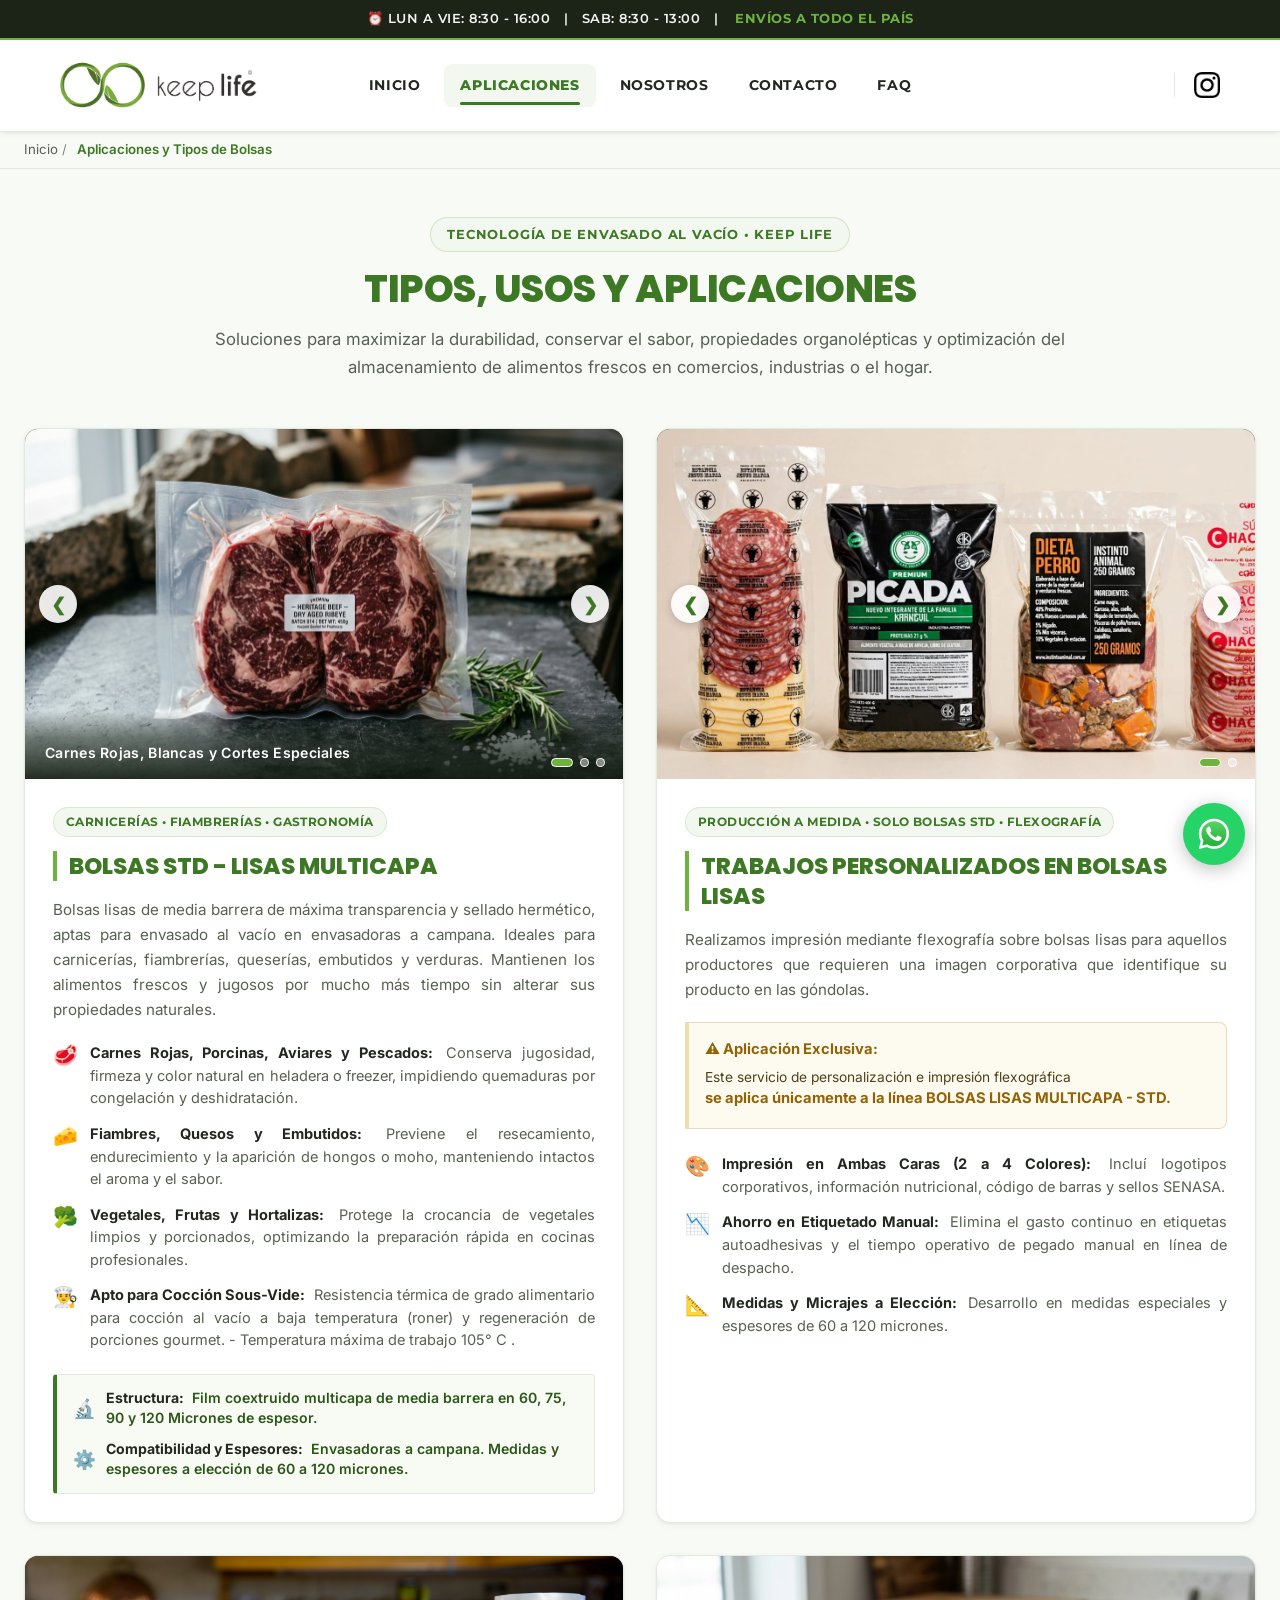
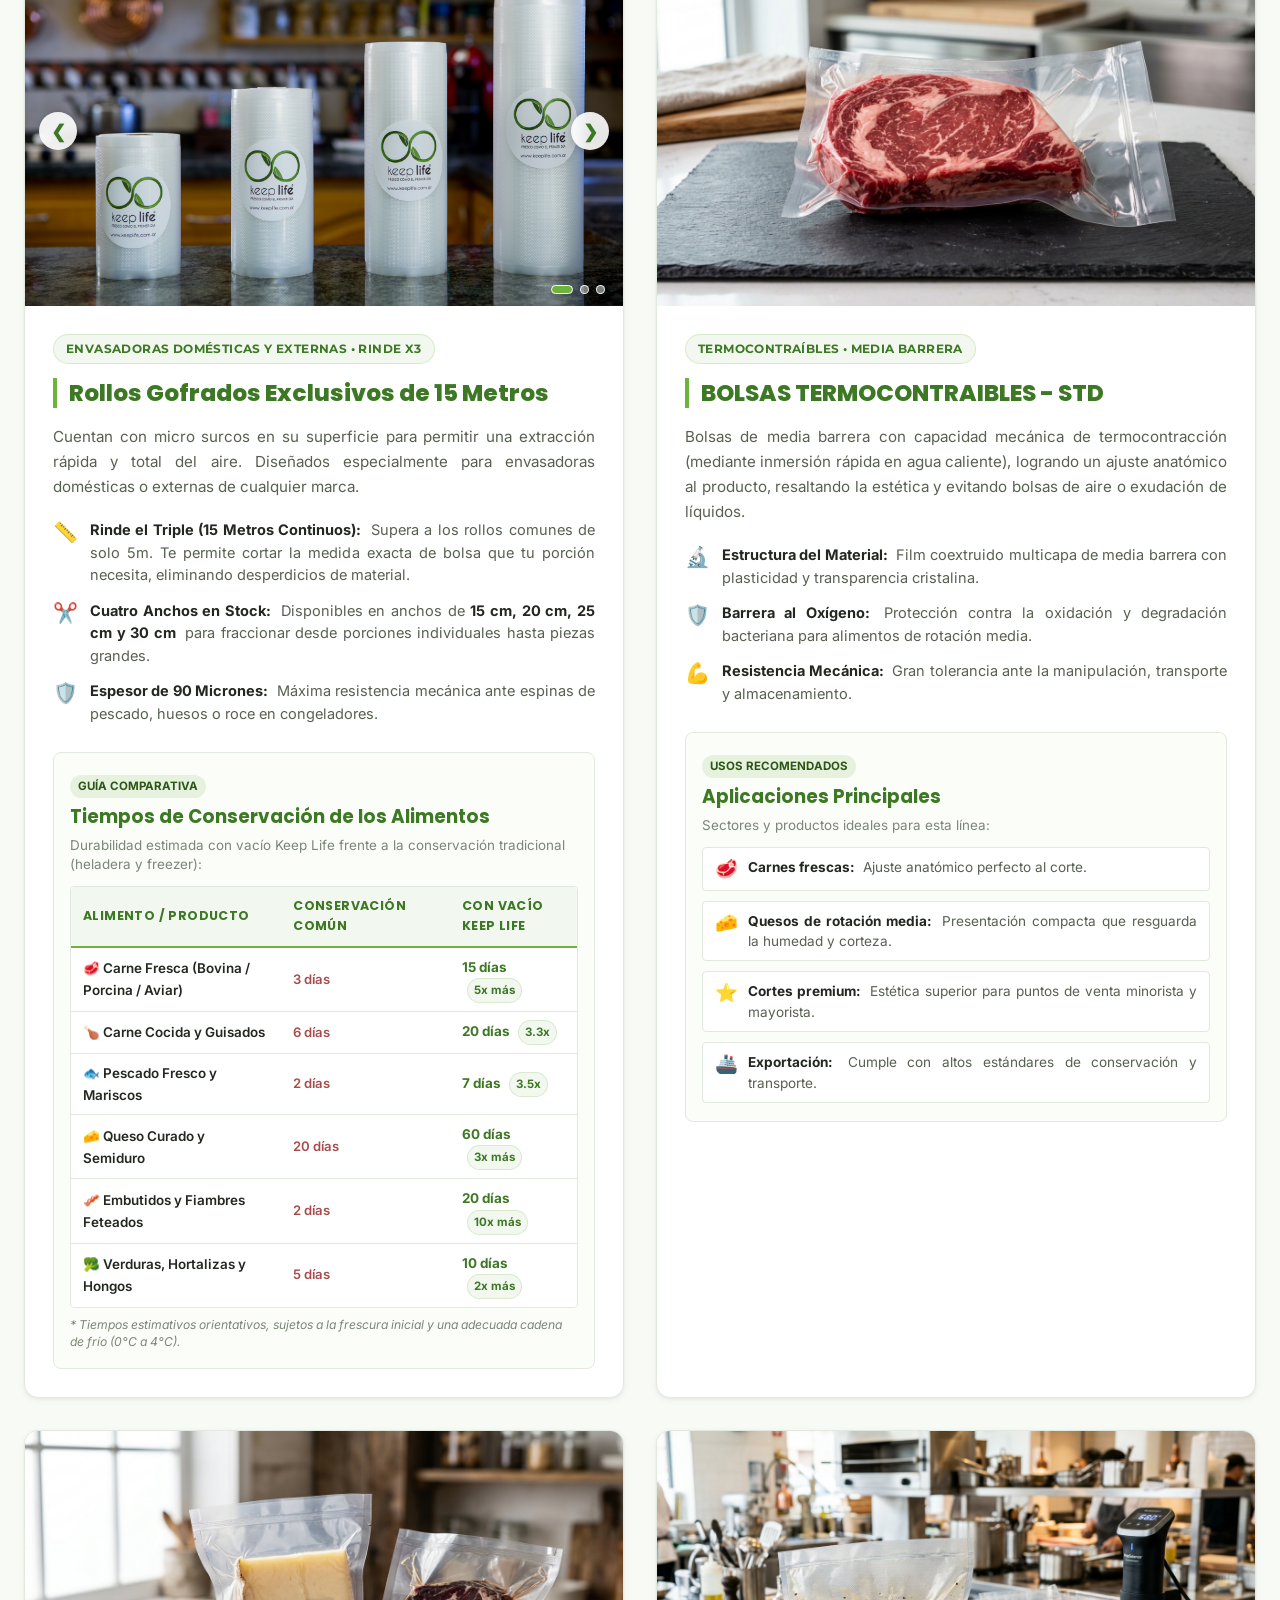
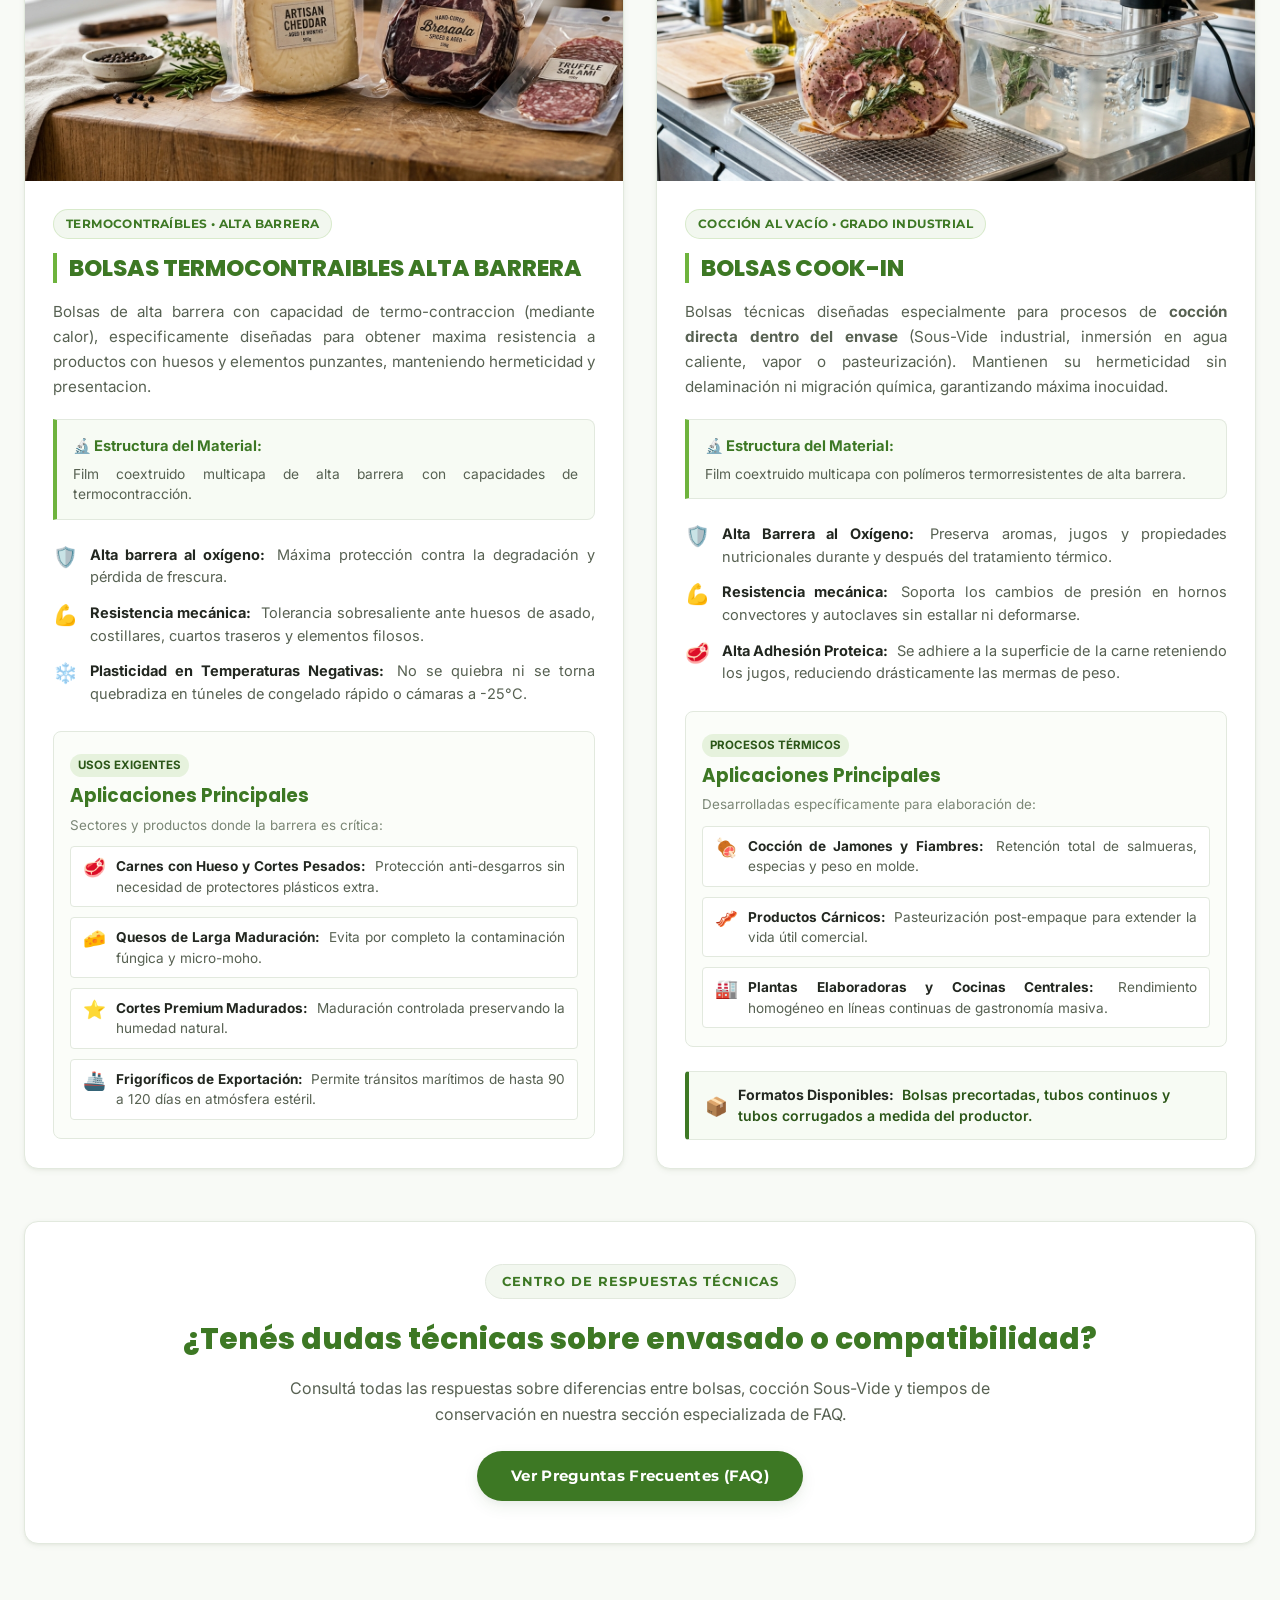
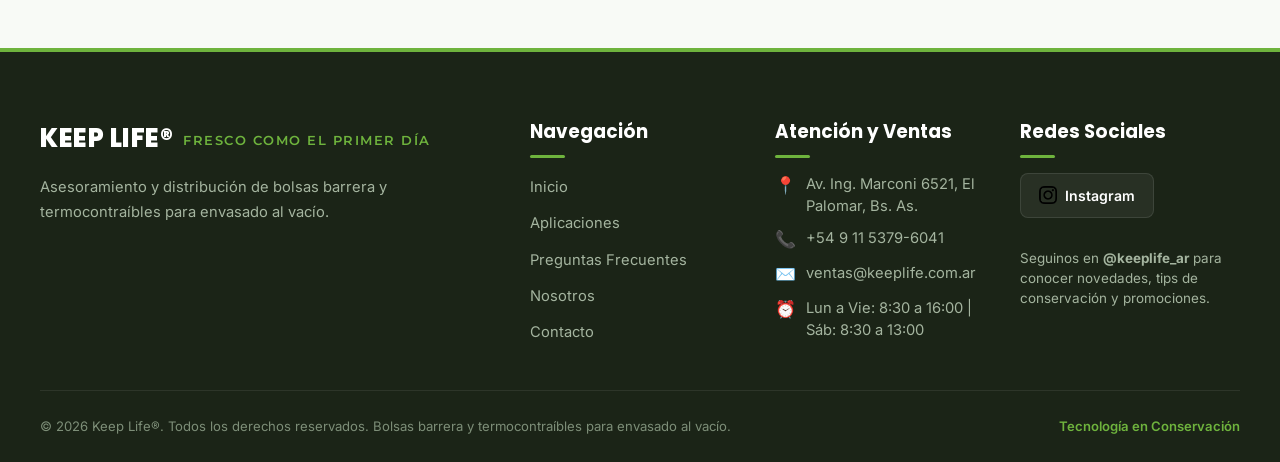
==== commit 2875bbc4: "cambios de aplicacioniones finales" ====
--- a/mySite/aplicaciones.html
+++ b/mySite/aplicaciones.html
@@ -164,10 +164,11 @@
 
             <!-- ENCABEZADO DE SECCIÓN H1 ÚNICO -->
             <header class="applications-header">
-                <span class="applications-eyebrow">Tecnología de Envasado al Vacío • Grado Alimenticio SENASA</span>
-                <h1 class="applications-main-title">Tipos, Aplicaciones y Usos</h1>
+                <span class="applications-eyebrow">Tecnología de Envasado al Vacío • Keep Life</span>
+                <h1 class="applications-main-title">Tipos, Usos y Aplicaciones</h1>
                 <p class="applications-lead">
-                    Soluciones para maximizar la durabilidad, conservar el sabor original y optimizar el almacenamiento de alimentos frescos en comercios, industrias y el hogar.
+                 Soluciones para maximizar la durabilidad, conservar el sabor, propiedades organolépticas y 
+                 optimización del almacenamiento de alimentos frescos en comercios, industrias o el hogar.
                 </p>
             </header>
 
@@ -238,15 +239,15 @@
                         <div class="carousel-track">
                             <div class="carousel-slide active">
                                 <img src="assets/img/carne-vacio.jpg" alt="Carnes rojas y blancas envasadas al vacío en bolsas lisas Keep Life" fetchpriority="high">
-                                <span class="carousel-caption">🥩 Carnes Rojas, Blancas y Cortes Especiales</span>
+                                <span class="carousel-caption"> Carnes Rojas, Blancas y Cortes Especiales</span>
                             </div>
                             <div class="carousel-slide">
                                 <img src="assets/img/queso-keep.jpg" alt="Quesos y fiambres seleccionados al vacío en bolsas barrera Keep Life" loading="lazy" decoding="async">
-                                <span class="carousel-caption">🧀 Fiambres Seleccionados, Quesos y Embutidos</span>
+                                <span class="carousel-caption"> Fiambres Seleccionados, Quesos y Embutidos</span>
                             </div>
                             <div class="carousel-slide">
                                 <img src="assets/img/vegetales-vacio.jpg" alt="Vegetales frescos y hortalizas envasados al vacío Keep Life" loading="lazy" decoding="async">
-                                <span class="carousel-caption">🥦 Vegetales Frescos, Frutas y Hortalizas</span>
+                                <span class="carousel-caption"> Vegetales Frescos, Frutas y Hortalizas</span>
                             </div>
                         </div>
 
@@ -262,8 +263,8 @@
 
                     <!-- Contenido textual sintetizado y enriquecido -->
                     <div class="rubro-card-content">
-                        <span class="rubro-badge-tag">Carnicerías • Fiambrerías • Gastronomía • Verdulerías</span>
-                        <h2 class="rubro-card-title">BOLSAS LISAS MULTICAPA - STD</h2>
+                        <span class="rubro-badge-tag">Carnicerías • Fiambrerías • Gastronomía</span>
+                        <h2 class="rubro-card-title">BOLSAS STD - LISAS MULTICAPA</h2>
 
                         <p class="rubro-text-intro">
                             Bolsas lisas de media barrera de máxima transparencia y sellado hermético, 
@@ -298,7 +299,7 @@
                                 <span class="feature-icon">👨‍🍳</span>
                                 <div>
                                     <strong>Apto para Cocción Sous-Vide:</strong>
-                                    <span>>Resistencia térmica de grado alimentario para cocción al vacío a baja temperatura (roner) y regeneración de porciones gourmet.</span>
+                                    <span>Resistencia térmica de grado alimentario para cocción al vacío a baja temperatura (roner) y regeneración de porciones gourmet. - Temperatura máxima de trabajo 105° C . </span>
                                 </div>
                             </li>
                         </ul>
@@ -317,7 +318,7 @@
                                 <span class="spec-icon">🔬</span>
                                 <div class="spec-data">
                                     <strong>Estructura:</strong>
-                                    <span>Film coextruido multicapa de media barrera.</span>
+                                    <span>Film coextruido multicapa de media barrera en 60, 75, 90 y 120 Micrones de espesor.</span>
                                 </div>
                             </div>
                             <div class="spec-row">
@@ -333,18 +334,18 @@
 
                 <!-- COLUMNA 2: TRABAJOS PERSONALIZADOS (SOLO BOLSAS LISAS MULTICAPA - STD) -->
                 <article id="bolsas-personalizadas" class="rubro-card">
-                    <span id="trabajos-personalizados" class="anchor-target"></span>
+                    <span id="trabajos-personalizados-impresion-bolsas" class="anchor-target"></span>
 
                     <!-- Carrusel de fotos de bolsas personalizadas -->
                     <div class="carousel-container" id="carousel-personalizados" data-carousel>
                         <div class="carousel-track">
                             <div class="carousel-slide active">
-                                <img src="assets/img/vacio-personalizado-2.jpg" alt="Bolsas al vacío con impresión flexográfica personalizada en 2 a 4 colores Keep Life" loading="lazy" decoding="async">
-                                <span class="carousel-caption">🎨 Impresión en 2 a 4 Colores • Ambas Caras</span>
+                                <img src="assets/img/vacio-personalizado-2.jpeg" alt="Bolsas al vacío con impresión flexográfica personalizada en 2 a 4 colores Keep Life" loading="lazy" decoding="async">
+                              
                             </div>
                             <div class="carousel-slide">
-                                <img src="assets/img/vacio-personalizado.jpg" alt="Bolsas lisas impresas para queserías, lácteos y frigoríficos Keep Life" loading="lazy" decoding="async">
-                                <span class="carousel-caption">🏷️ Imagen Corporativa en Góndola y Ahorro en Etiquetado</span>
+                                <img src="assets/img/vacio-personalizado.jpeg" alt="Bolsas lisas impresas para queserías, lácteos y frigoríficos Keep Life" loading="lazy" decoding="async">
+                              
                             </div>
                         </div>
 
@@ -359,7 +360,7 @@
 
                     <!-- Contenido textual sintetizado -->
                     <div class="rubro-card-content">
-                        <span class="rubro-badge-tag">Producción a Medida • Solo Bolsas Lisas STD</span>
+                        <span class="rubro-badge-tag">Producción a Medida • Solo Bolsas STD • Flexografía</span>
                         <h2 class="rubro-card-title">TRABAJOS PERSONALIZADOS EN BOLSAS LISAS</h2>
 
                         <p class="rubro-text-intro">
@@ -437,15 +438,15 @@
                         <div class="carousel-track">
                             <div class="carousel-slide active">
                                 <img src="assets/img/gofrados-keep.jpg" alt="Gama completa de rollos gofrados de 15 metros Keep Life" loading="lazy" decoding="async">
-                                <span class="carousel-caption">📦 Rollos Exclusivos de 15 Metros (4 Anchos)</span>
+                                
                             </div>
                             <div class="carousel-slide">
                                 <img src="assets/img/envasadora-accion.jpg" alt="Envasadora doméstica sellando rollo gofrado Keep Life" loading="lazy" decoding="async">
-                                <span class="carousel-caption">⚡ Compatibilidad Universal con Envasadoras Externas</span>
+                                
                             </div>
                             <div class="carousel-slide">
                                 <img src="assets/img/gofrados-keep-3.jpg" alt="Textura estriada gofrada y espesor premium Keep Life" loading="lazy" decoding="async">
-                                <span class="carousel-caption">🛡️ Espesor de 90 a 100 Micrones Resistente a Perforaciones</span>
+                                
                             </div>
                         </div>
 
@@ -479,14 +480,14 @@
                             <li>
                                 <span class="feature-icon">✂️</span>
                                 <div>
-                                    <strong>4 Anchos en Stock Permanente:</strong>
+                                    <strong>Cuatro Anchos en Stock:</strong>
                                     <span>Disponibles en anchos de <strong>15 cm, 20 cm, 25 cm y 30 cm</strong> para fraccionar desde porciones individuales hasta piezas grandes.</span>
                                 </div>
                             </li>
                             <li>
                                 <span class="feature-icon">🛡️</span>
                                 <div>
-                                    <strong>Espesor de 90 a 100 Micrones:</strong>
+                                    <strong>Espesor de 90 Micrones:</strong>
                                     <span>Máxima resistencia mecánica ante espinas de pescado, huesos o roce en congeladores.</span>
                                 </div>
                             </li>
@@ -542,11 +543,6 @@
                                             <td class="col-natural">5 días</td>
                                             <td class="col-vacio">10 días <span class="mult-badge">2x más</span></td>
                                         </tr>
-                                        <tr>
-                                            <td class="col-food">🥜 Frutos Secos, Legumbres y Harinas</td>
-                                            <td class="col-natural">180 días</td>
-                                            <td class="col-vacio">365 días <span class="mult-badge">Hasta 1 año</span></td>
-                                        </tr>
                                     </tbody>
                                 </table>
                             </div>
@@ -562,7 +558,7 @@
                     <!-- Imagen Individual sin carrusel -->
                     <div class="card-media-single">
                         <img src="assets/img/bolsas-termocontraibles.jpg" alt="Bolsas termocontraíbles STD y de media barrera Keep Life" loading="lazy" decoding="async">
-                        <span class="carousel-caption">🥩 Bolsas Termocontraíbles STD • Máximo Ajuste y Presentación</span>
+                        
                     </div>
 
                     <!-- Contenido textual sintetizado -->
@@ -574,14 +570,15 @@
                             Bolsas de media barrera con capacidad mecánica de termocontracción (mediante inmersión rápida en agua caliente), logrando un ajuste anatómico al producto, resaltando la estética y evitando bolsas de aire o exudación de líquidos.
                         </p>
 
-                        <!-- Estructura del Material -->
-                        <div class="rubro-highlight-box">
-                            <strong>🔬 Estructura del Material:</strong>
-                            <p>Film coextruido multicapa de media barrera con plasticidad y transparencia cristalina.</p>
-                        </div>
-
                         <!-- Lista de Características -->
                         <ul class="rubro-features-list">
+                             <li>
+                                <span class="feature-icon">🔬</span>
+                                <div>
+                                    <strong>Estructura del Material:</strong>
+                                    <span>Film coextruido multicapa de media barrera con plasticidad y transparencia cristalina.</span>
+                                </div>
+                            </li>
                             <li>
                                 <span class="feature-icon">🛡️</span>
                                 <div>
@@ -635,7 +632,7 @@
                     <!-- Imagen Individual sin carrusel -->
                     <div class="card-media-single">
                         <img src="assets/img/bolsas-termocontraibles-alta-barrera.jpg" alt="Bolsas termocontraíbles de alta barrera con EVOH Keep Life" loading="lazy" decoding="async">
-                        <span class="carousel-caption">🛡️ Bolsas Termocontraíbles Alta Barrera • Máxima Protección y Brillo</span>
+                        
                     </div>
 
                     <!-- Contenido textual sintetizado -->
@@ -717,7 +714,7 @@
                     <!-- Imagen Individual sin carrusel -->
                     <div class="card-media-single">
                         <img src="assets/img/bolsas-cook-in.jpg" alt="Bolsas para cocción al vacío COOK-IN Keep Life" loading="lazy" decoding="async">
-                        <span class="carousel-caption">♨️ Bolsas Cook-In para Cocción al Vacío • Alta Resistencia Térmica</span>
+                        
                     </div>
 
                     <!-- Contenido textual sintetizado -->
--- a/mySite/styles/aplicaciones.css
+++ b/mySite/styles/aplicaciones.css
@@ -423,12 +423,6 @@
     text-align: justify;
 }
 
-.custom-bag-feature:hover {
-    border-color: var(--color-secundario);
-    background: #fdfefe;
-    box-shadow: 0 2px 6px rgba(43, 86, 24, 0.05);
-}
-
 .custom-feature-icon {
     font-size: 1.15rem;
     line-height: 1.3;
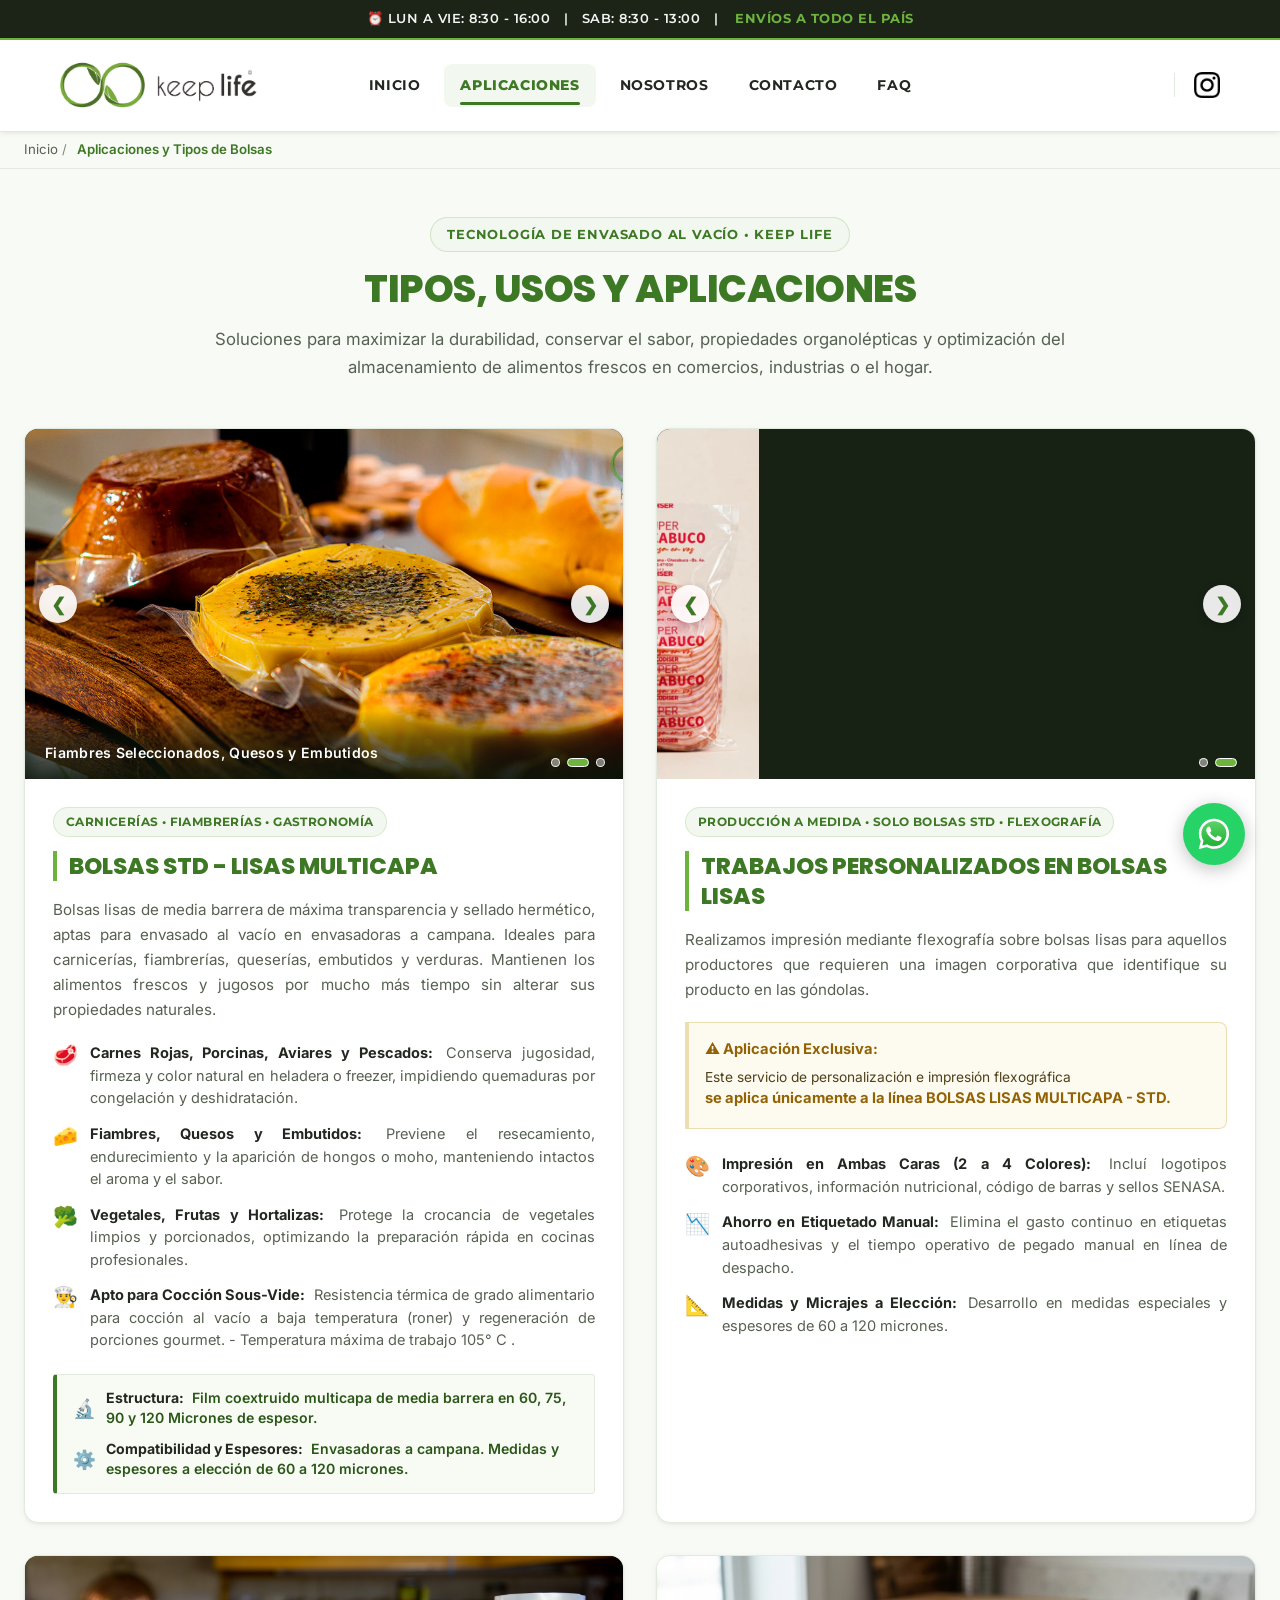
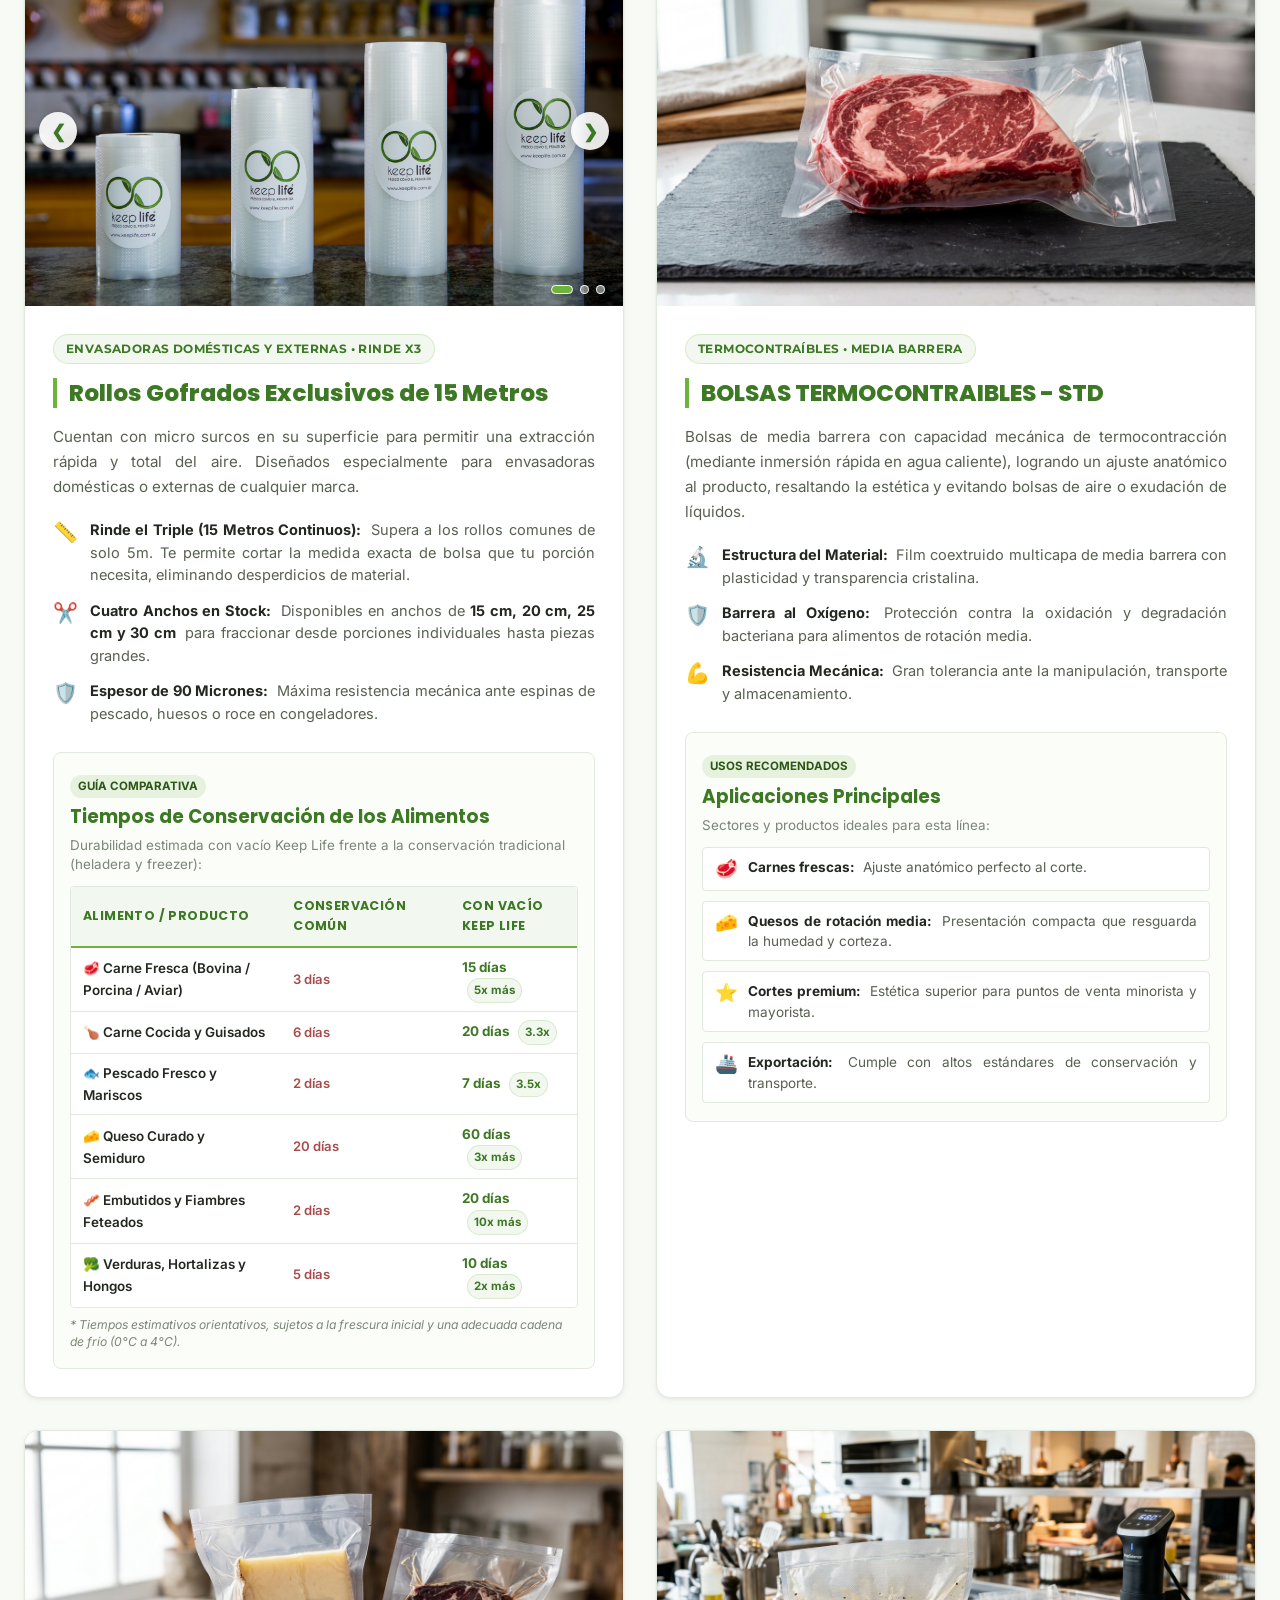
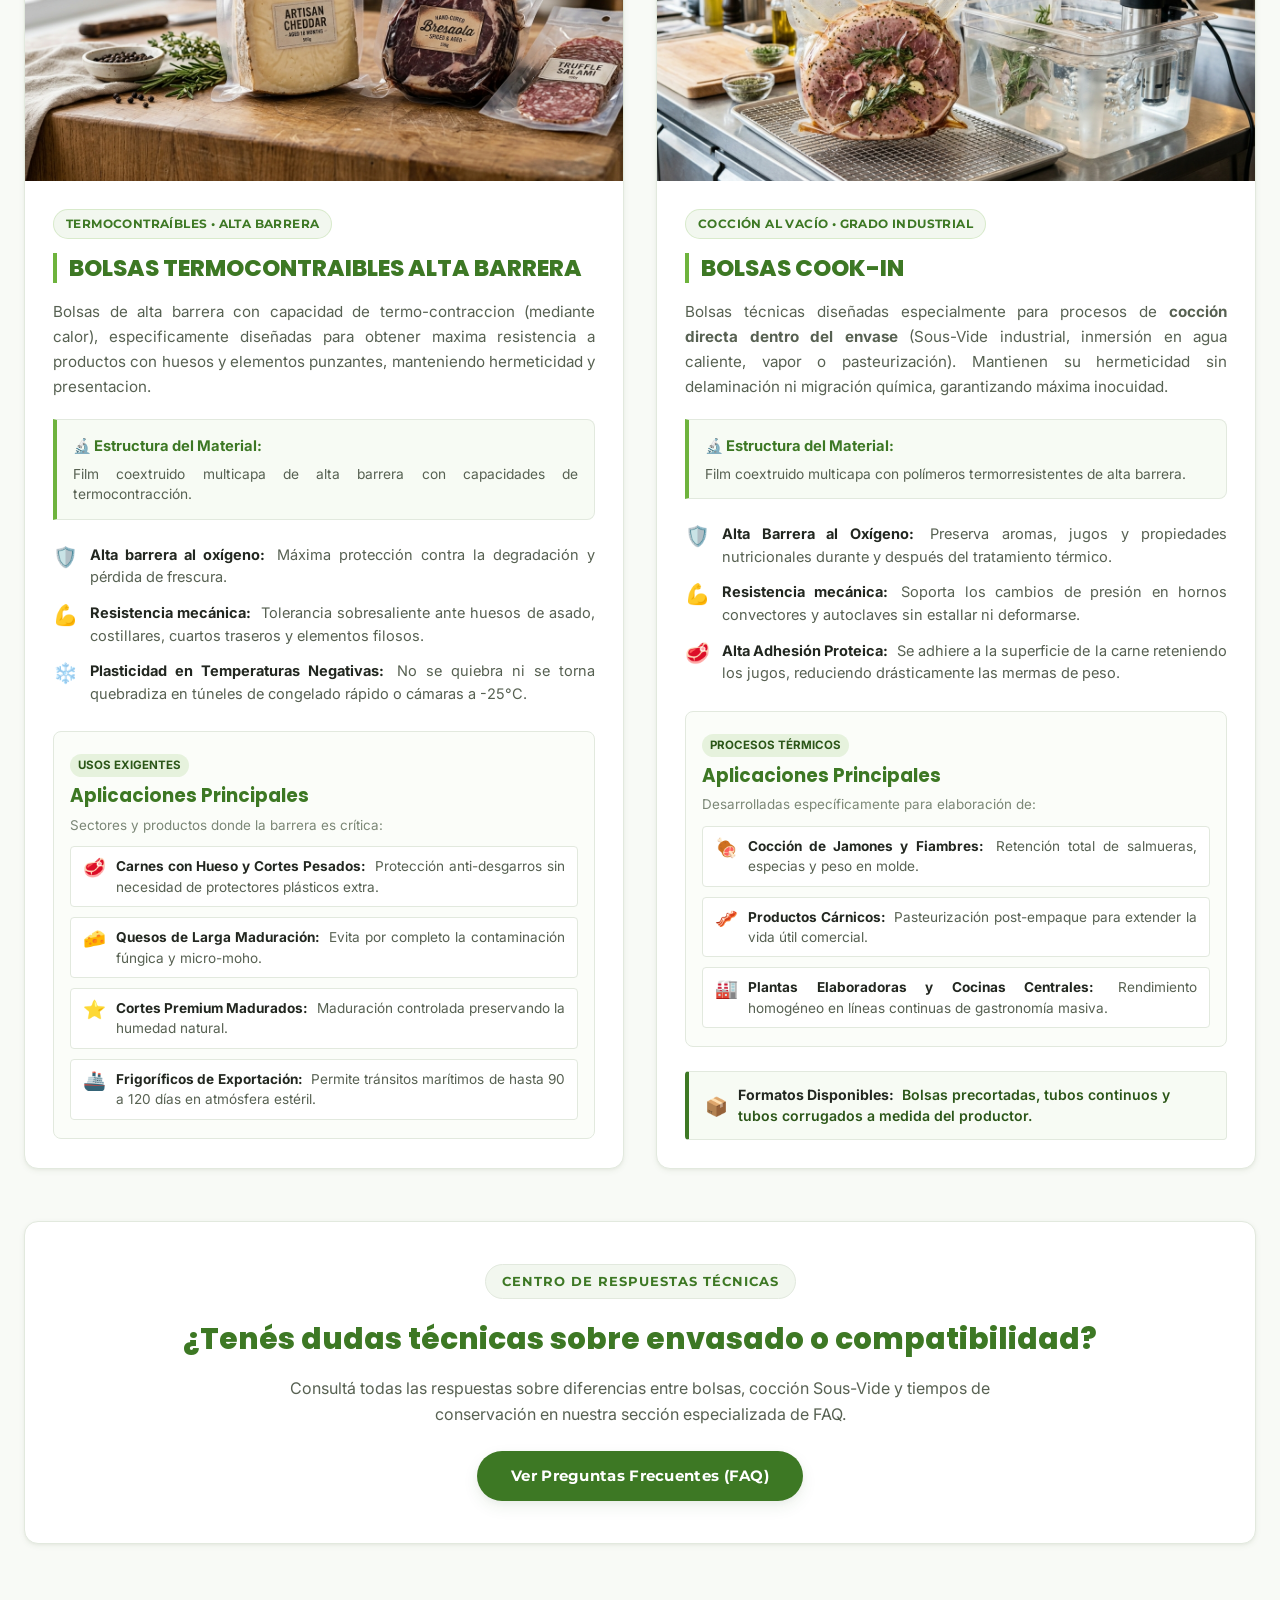
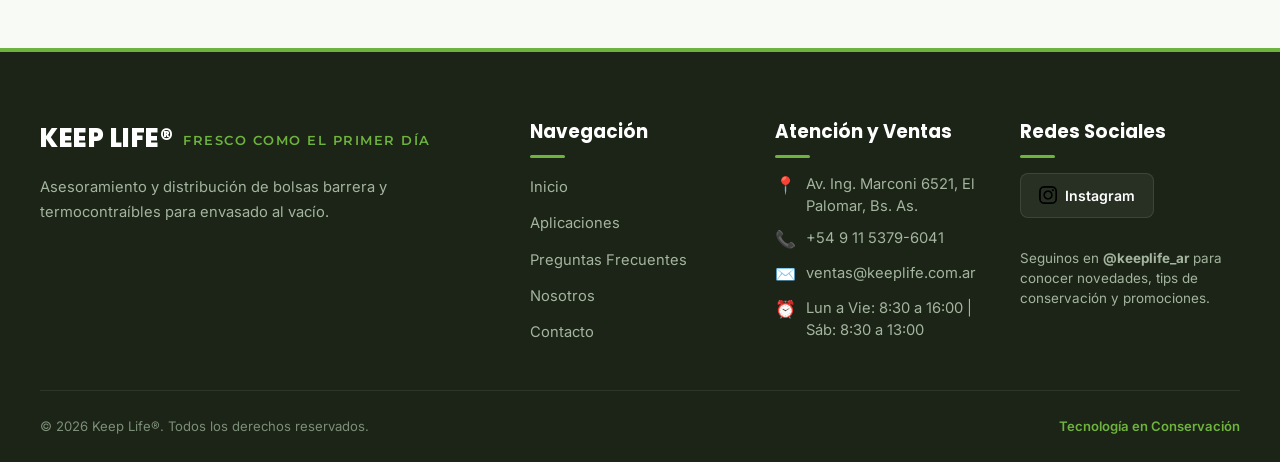
==== commit 0c4e9e75: "ultimos cambios" ====
--- a/mySite/aplicaciones.html
+++ b/mySite/aplicaciones.html
@@ -36,8 +36,8 @@
     <meta name="twitter:image" content="https://www.keeplife.com.ar/assets/img/KEEP%20LIFE-banner2.jpg">
 
     <!-- Favicon y Theme Color -->
-    <link rel="icon" type="image/png" href="assets/icons/keepLife-solo-logo.png">
-    <link rel="apple-touch-icon" href="assets/icons/keepLife-solo-logo.png">
+    <link rel="icon" type="image/png" href="assets/icons/KeepLife-png.png">
+    <link rel="apple-touch-icon" href="assets/icons/KeepLife-png.png">
     <meta name="theme-color" content="#3d7824">
 
     <!-- Hojas de Estilo CSS Vanilla -->
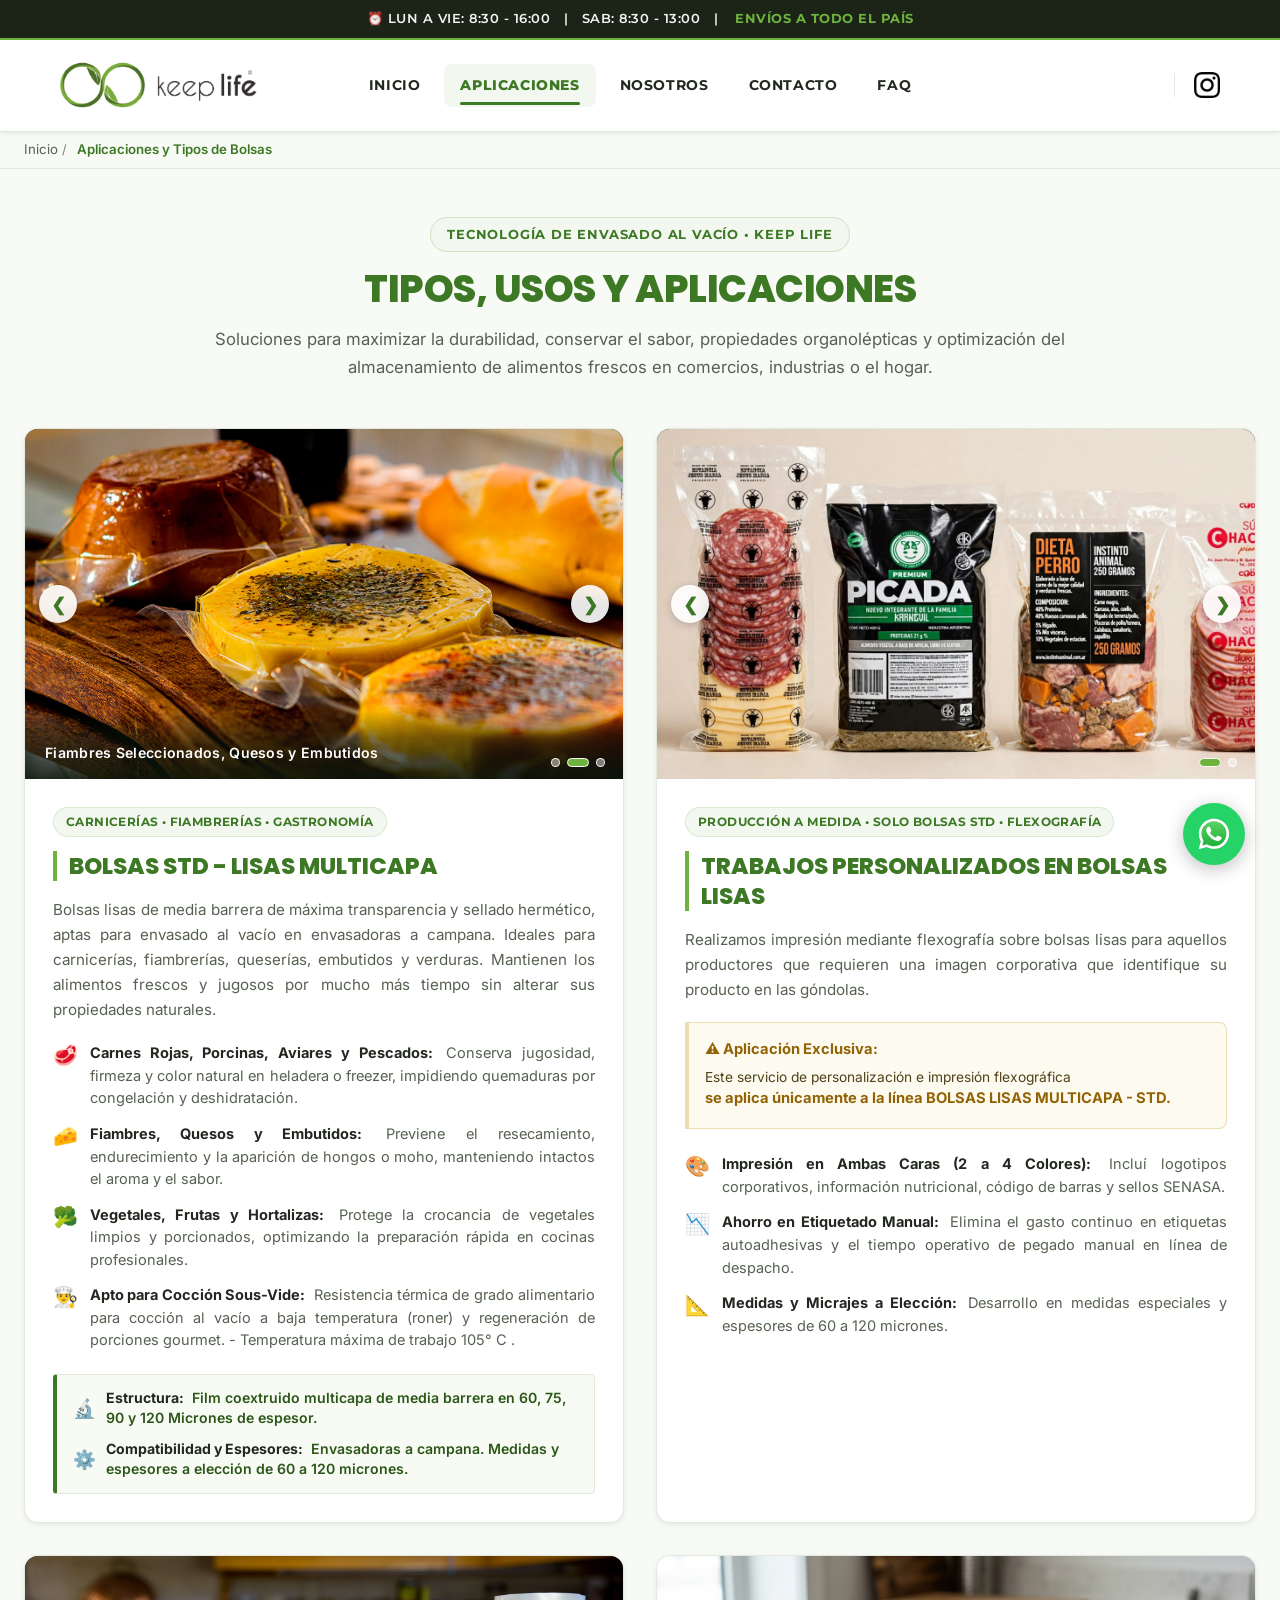
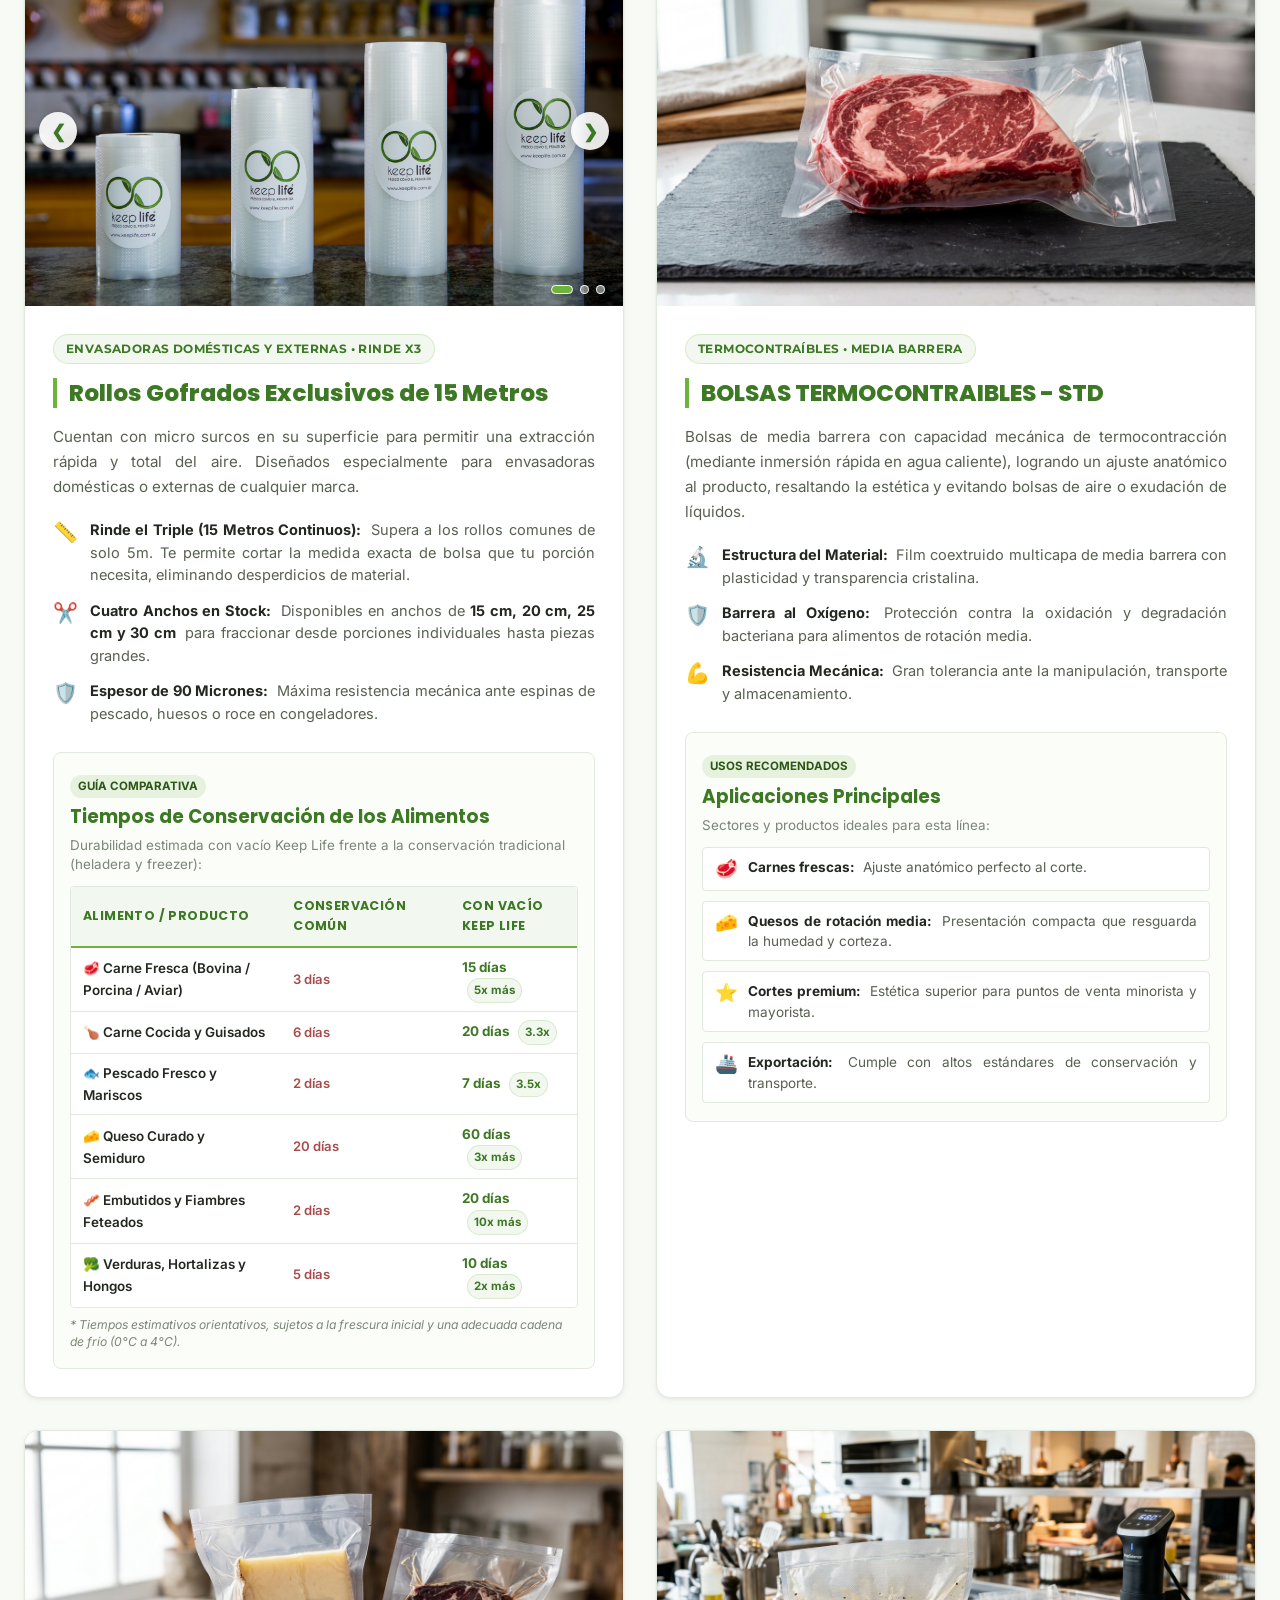
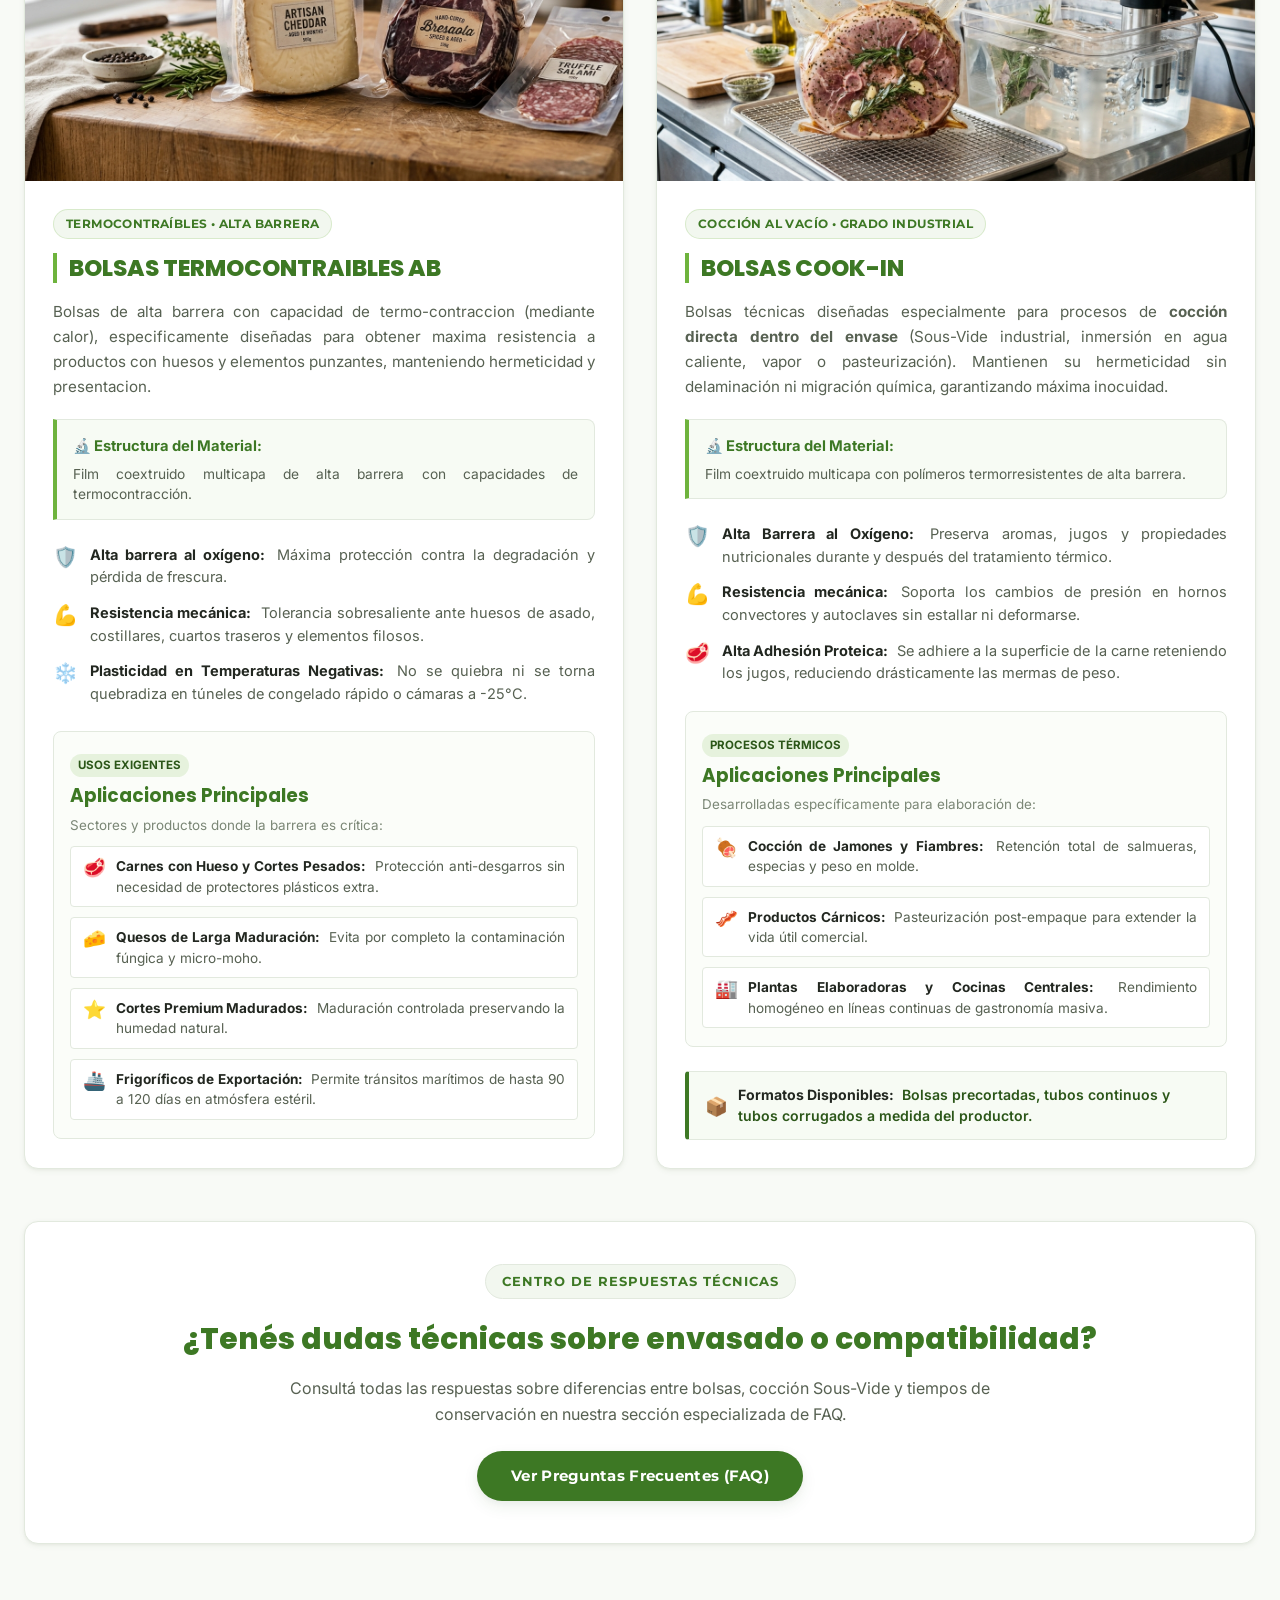
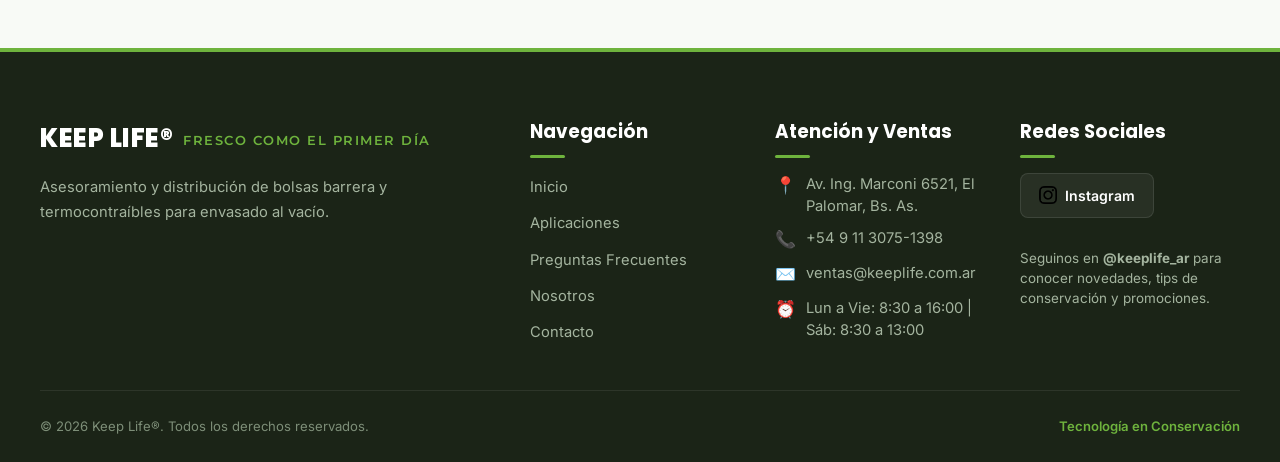
==== commit 749244da: "REFACTOR DETALLES AP" ====
--- a/mySite/aplicaciones.html
+++ b/mySite/aplicaciones.html
@@ -172,60 +172,7 @@
                 </p>
             </header>
 
-            <!-- GUÍA RÁPIDA DE SELECCIÓN (OPTIMIZACIÓN PARA FEATURED SNIPPETS DE GOOGLE) -->
-            <!-- <section class="guide-selection-section" aria-label="Guía comparativa para elegir la bolsa correcta">
-                <div class="guide-selection-header">
-                    <span class="badge badge-center">Posición Cero • Guía de Elección Rápida</span>
-                    <h2 class="guide-selection-title">¿Cómo elegir la bolsa de vacío correcta según tu producto y envasadora?</h2>
-                    <p class="guide-selection-subtitle">
-                        Identificá al instante el tipo de envase flexible ideal para optimizar tiempos de envasado, durabilidad y presentación comercial:
-                    </p>
-                </div>
-
-                <div class="guide-grid">
-                    <div class="guide-card">
-                        <span class="guide-card-tag">Envasadora a Campana</span>
-                        <h3>Bolsas Lisas Multicapa STD</h3>
-                        <p>Ideales para carnes rojas y blancas, fiambres, quesos y porciones gastronómicas. Disponibles en Tipo A (vacío y Sous-Vide hasta 80°C) y Tipo B (Autoclave +120°C).</p>
-                        <div class="guide-meta">Espesores: 60 a 120 µm • Labio abierto adrede</div>
-                    </div>
-
-                    <div class="guide-card">
-                        <span class="guide-card-tag">Máquinas Domésticas</span>
-                        <h3>Rollos y Bolsas Gofradas</h3>
-                        <p>Diseñadas para envasadoras de succión externa (FoodSaver, Oster, Peabody). Trama estriada para extracción total de aire y rollo continuo de 15m para fraccionar sin desperdicio.</p>
-                        <div class="guide-meta">Espesor: 90 a 100 µm • Anchos: 15, 20, 25 y 30 cm</div>
-                    </div>
-
-                    <div class="guide-card">
-                        <span class="guide-card-tag">Contracción por Inmersión</span>
-                        <h3>Termocontraíbles STD y Media Barrera</h3>
-                        <p>Contracción térmica uniforme que se ajusta a la forma del producto como una segunda piel. Resalta el brillo en góndola y previene desprendimiento de jugos en quesos y fiambres.</p>
-                        <div class="guide-meta">Film coextruido multicapa • Media barrera</div>
-                    </div>
-
-                    <div class="guide-card">
-                        <span class="guide-card-tag">Exportación y Resistencia</span>
-                        <h3>Termocontraíbles Alta Barrera</h3>
-                        <p>Máxima barrera contra oxígeno y humedad gracias a capas de EVOH. Indicadas para cortes de carne fresca madurada, piezas con hueso punzante y logística de exportación.</p>
-                        <div class="guide-meta">EVOH + Poliamida + PE • Protección anti-perforación</div>
-                    </div>
-
-                    <div class="guide-card">
-                        <span class="guide-card-tag">Cocción Industrial</span>
-                        <h3>Bolsas Cook-In para Procesos Térmicos</h3>
-                        <p>Soportan pasteurización, inmersión y vapor directo. Su formulación con alta adhesión proteica evita la purga cárnica y merma de peso en jamones cocidos y chacinados.</p>
-                        <div class="guide-meta">Resistencia térmica extrema • Sin delaminación</div>
-                    </div>
-
-                    <div class="guide-card">
-                        <span class="guide-card-tag">Identidad Corporativa</span>
-                        <h3>Bolsas Personalizadas (Flexografía)</h3>
-                        <p>Impresión de alta definición en 2 a 4 colores sobre bolsas lisas. Incluye tu logotipo, diseño y tabla nutricional reglamentaria, eliminando el gasto de etiquetado manual.</p>
-                        <div class="guide-meta">Impresión en ambas caras • Cliché propio del productor</div>
-                    </div>
-                </div>
-            </section> -->
+        
 
             <!-- CUADRÍCULA DE 2 SECCIONES POR COLUMNA: PRODUCTOS TÉCNICOS -->
             <div class="applications-grid">
@@ -399,33 +346,6 @@
                             </li>
                         </ul>
 
-                        <!-- Bloque de Distribución y Venta Directa -->
-                        <!-- <div class="custom-bags-section">
-                            <div class="custom-bags-header">
-                                <span class="custom-bags-badge">Venta Directa de Fábrica</span>
-                                <h3 class="custom-bags-title">Distribución Mayorista y Precios de Fábrica</h3>
-                                <p class="custom-bags-subtitle">
-                                    Atención personalizada para productores, distribuidores y papeleras:
-                                </p>
-                            </div>
-
-                            <div class="custom-bags-grid">
-                                <div class="custom-bag-feature">
-                                    <span class="custom-feature-icon">🏭</span>
-                                    <div>
-                                        <strong>Precios Competitivos:</strong>
-                                        <span>Precios directos para papeleras, frigoríficos y distribuidores con asesoramiento técnico especializado.</span>
-                                    </div>
-                                </div>
-                                <div class="custom-bag-feature">
-                                    <span class="custom-feature-icon">🚚</span>
-                                    <div>
-                                        <strong>Reparto y Envíos a Todo el País:</strong>
-                                        <span>Flota propia con entregas semanales en CABA y GBA. Despacho ágil en transportes y expresos para clientes en el interior del país.</span>
-                                    </div>
-                                </div>
-                            </div>
-                        </div> -->
                     </div>
                 </article>
 
@@ -638,7 +558,7 @@
                     <!-- Contenido textual sintetizado -->
                     <div class="rubro-card-content">
                         <span class="rubro-badge-tag">Termocontraíbles • Alta Barrera</span>
-                        <h2 class="rubro-card-title">BOLSAS TERMOCONTRAIBLES ALTA BARRERA</h2>
+                        <h2 class="rubro-card-title">BOLSAS TERMOCONTRAIBLES AB</h2>
 
                         <p class="rubro-text-intro">
                              Bolsas de alta barrera con capacidad de termo-contraccion (mediante calor), 
